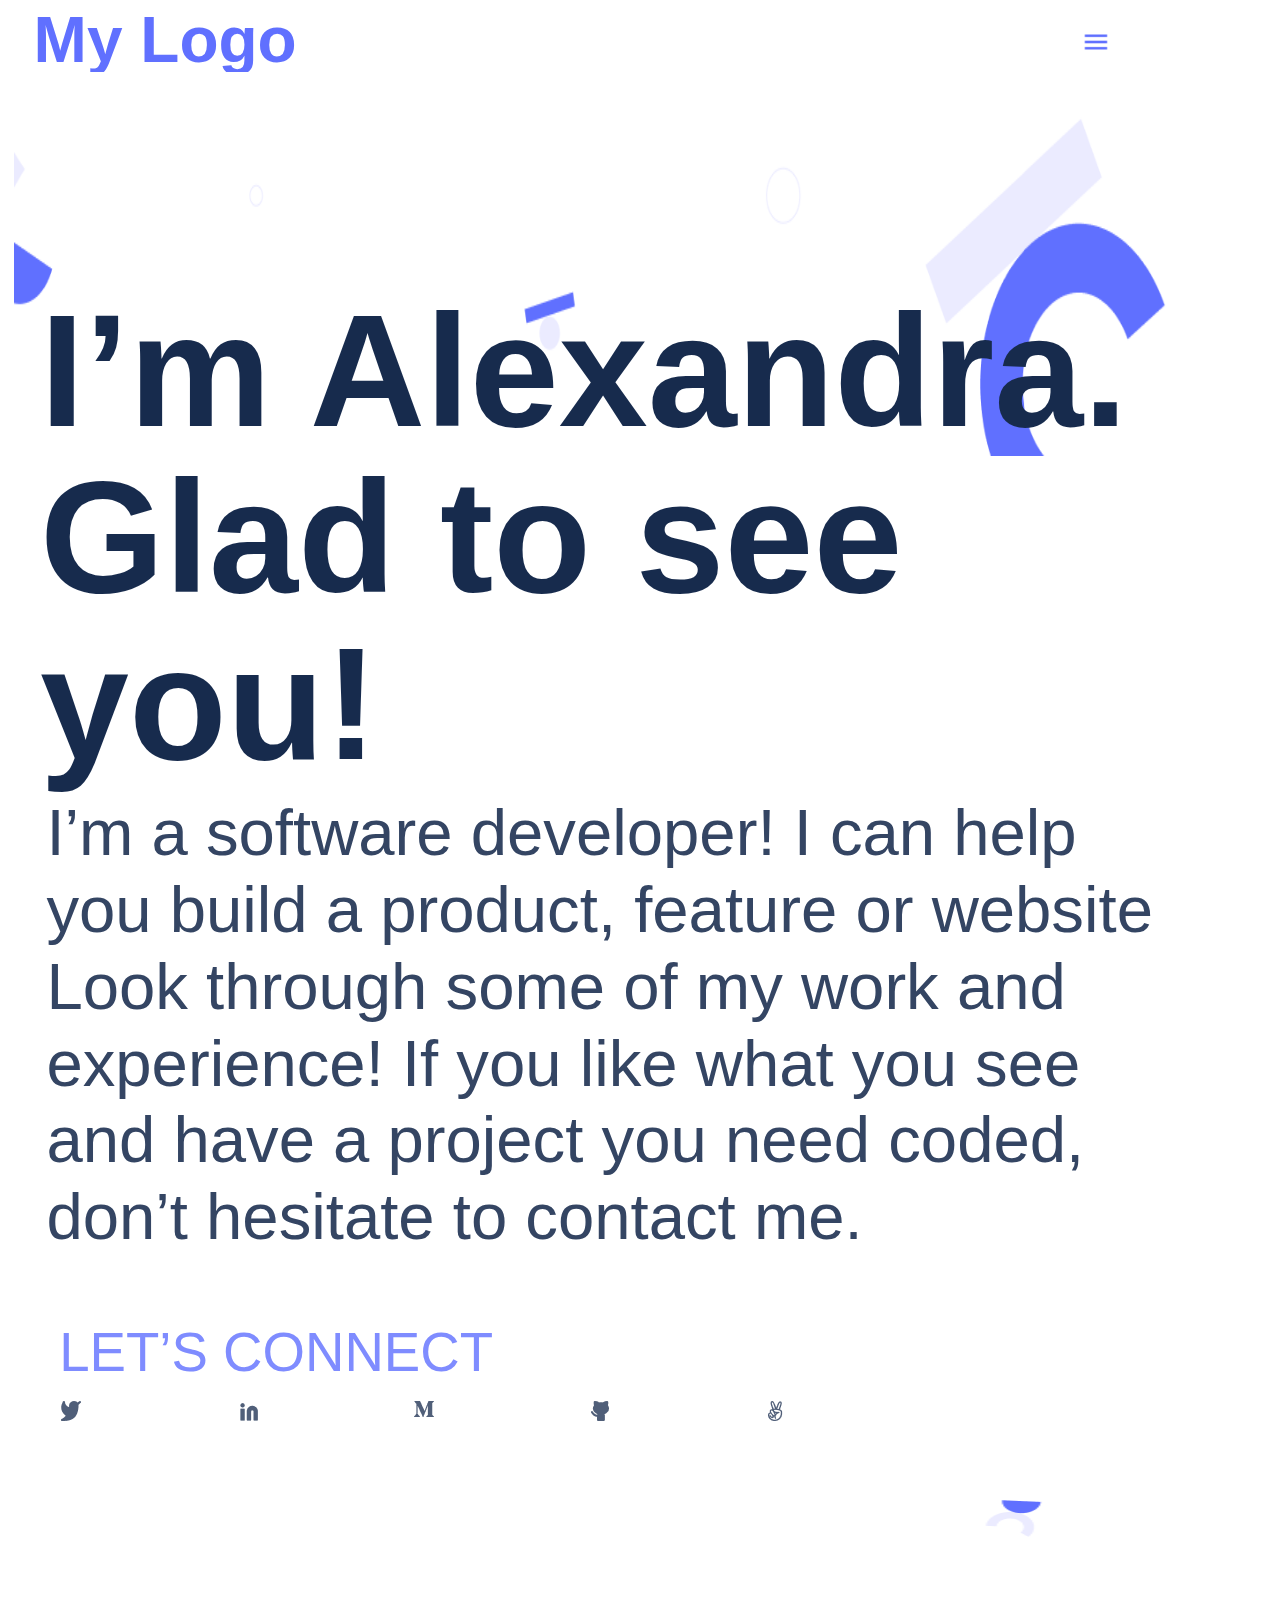
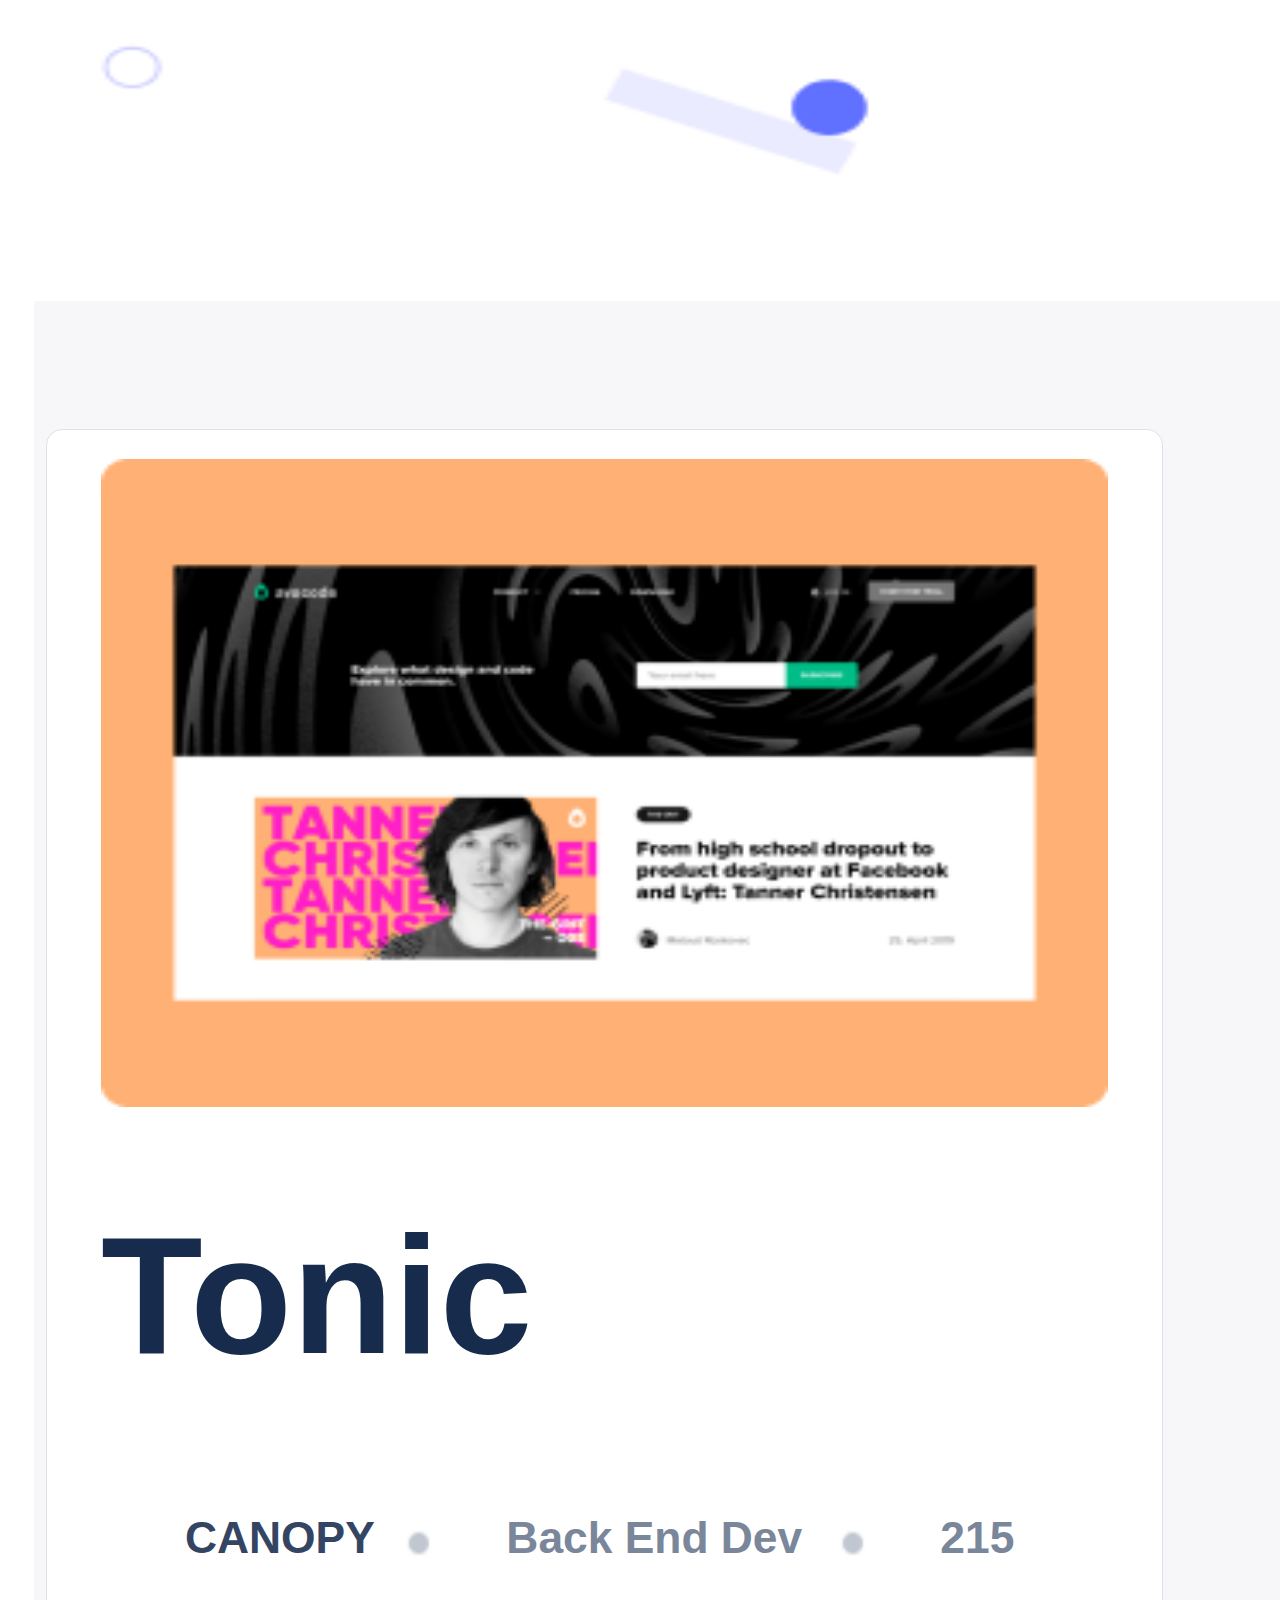
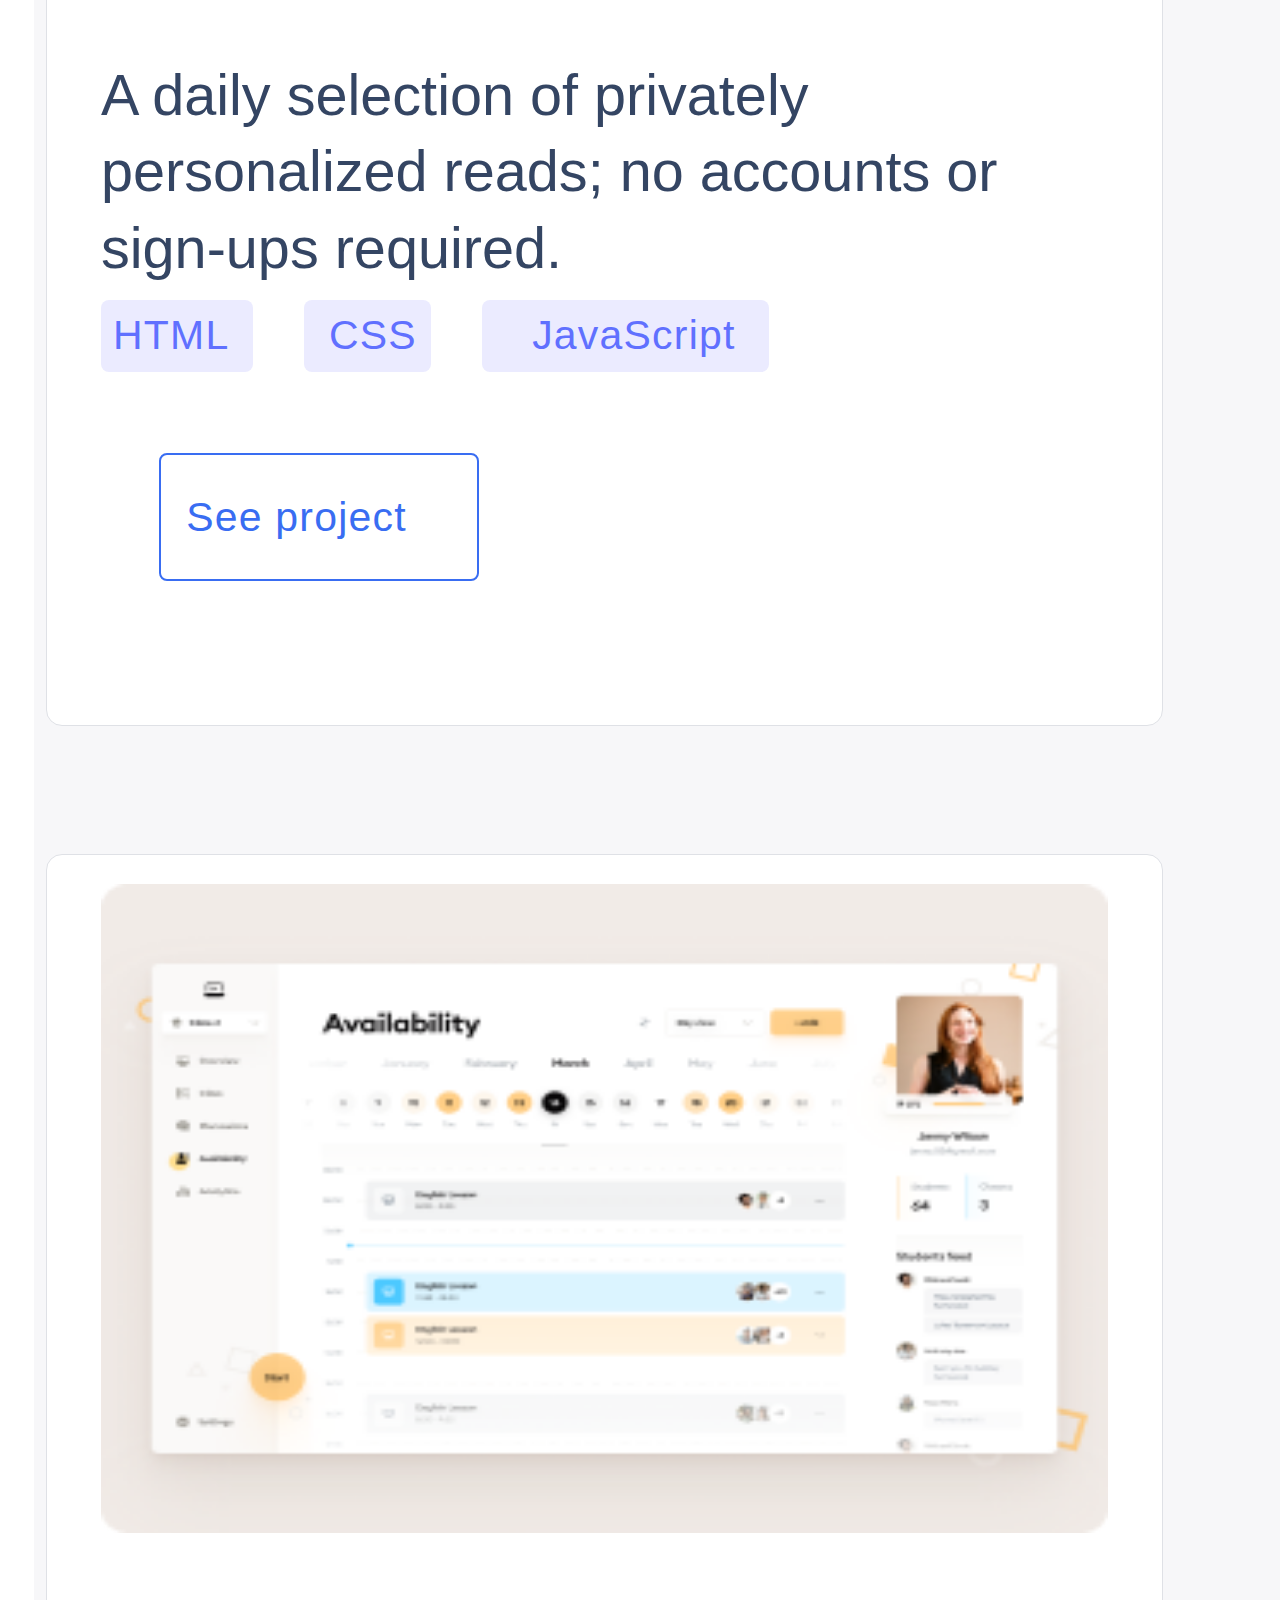
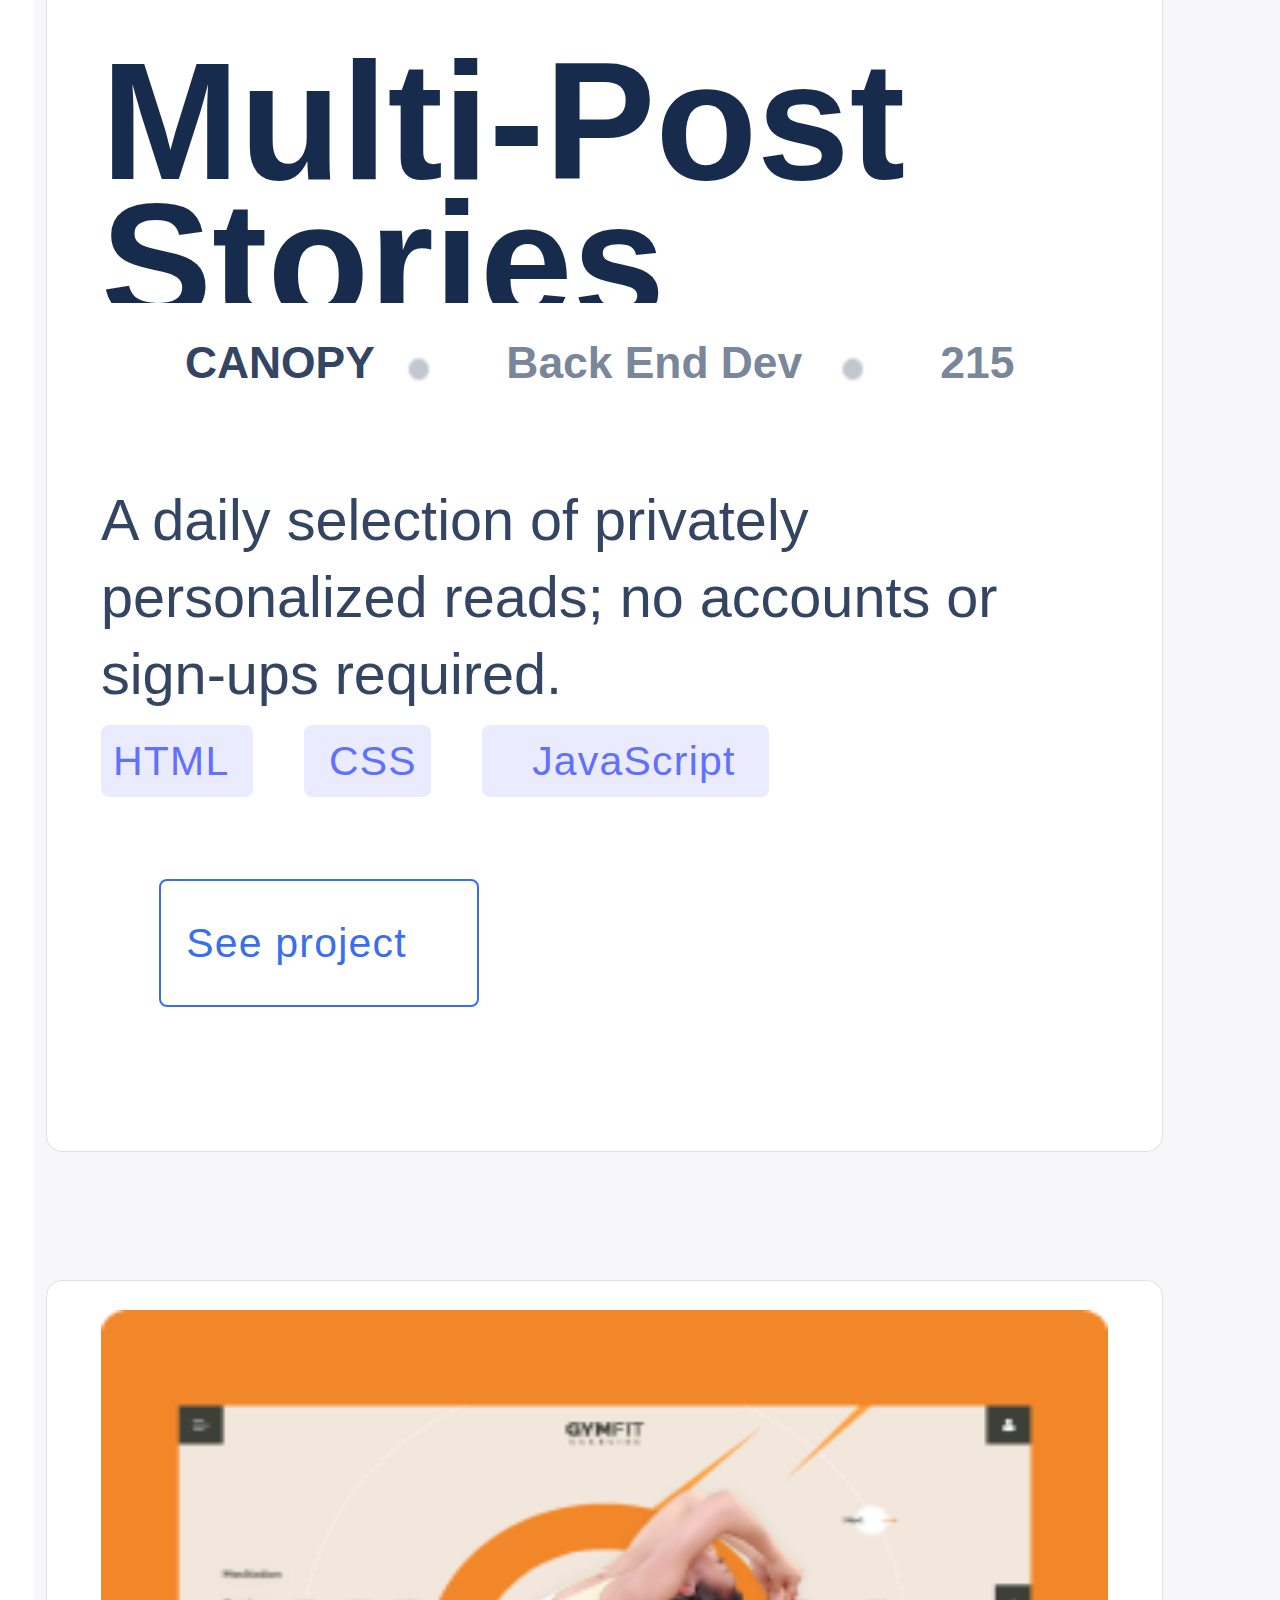
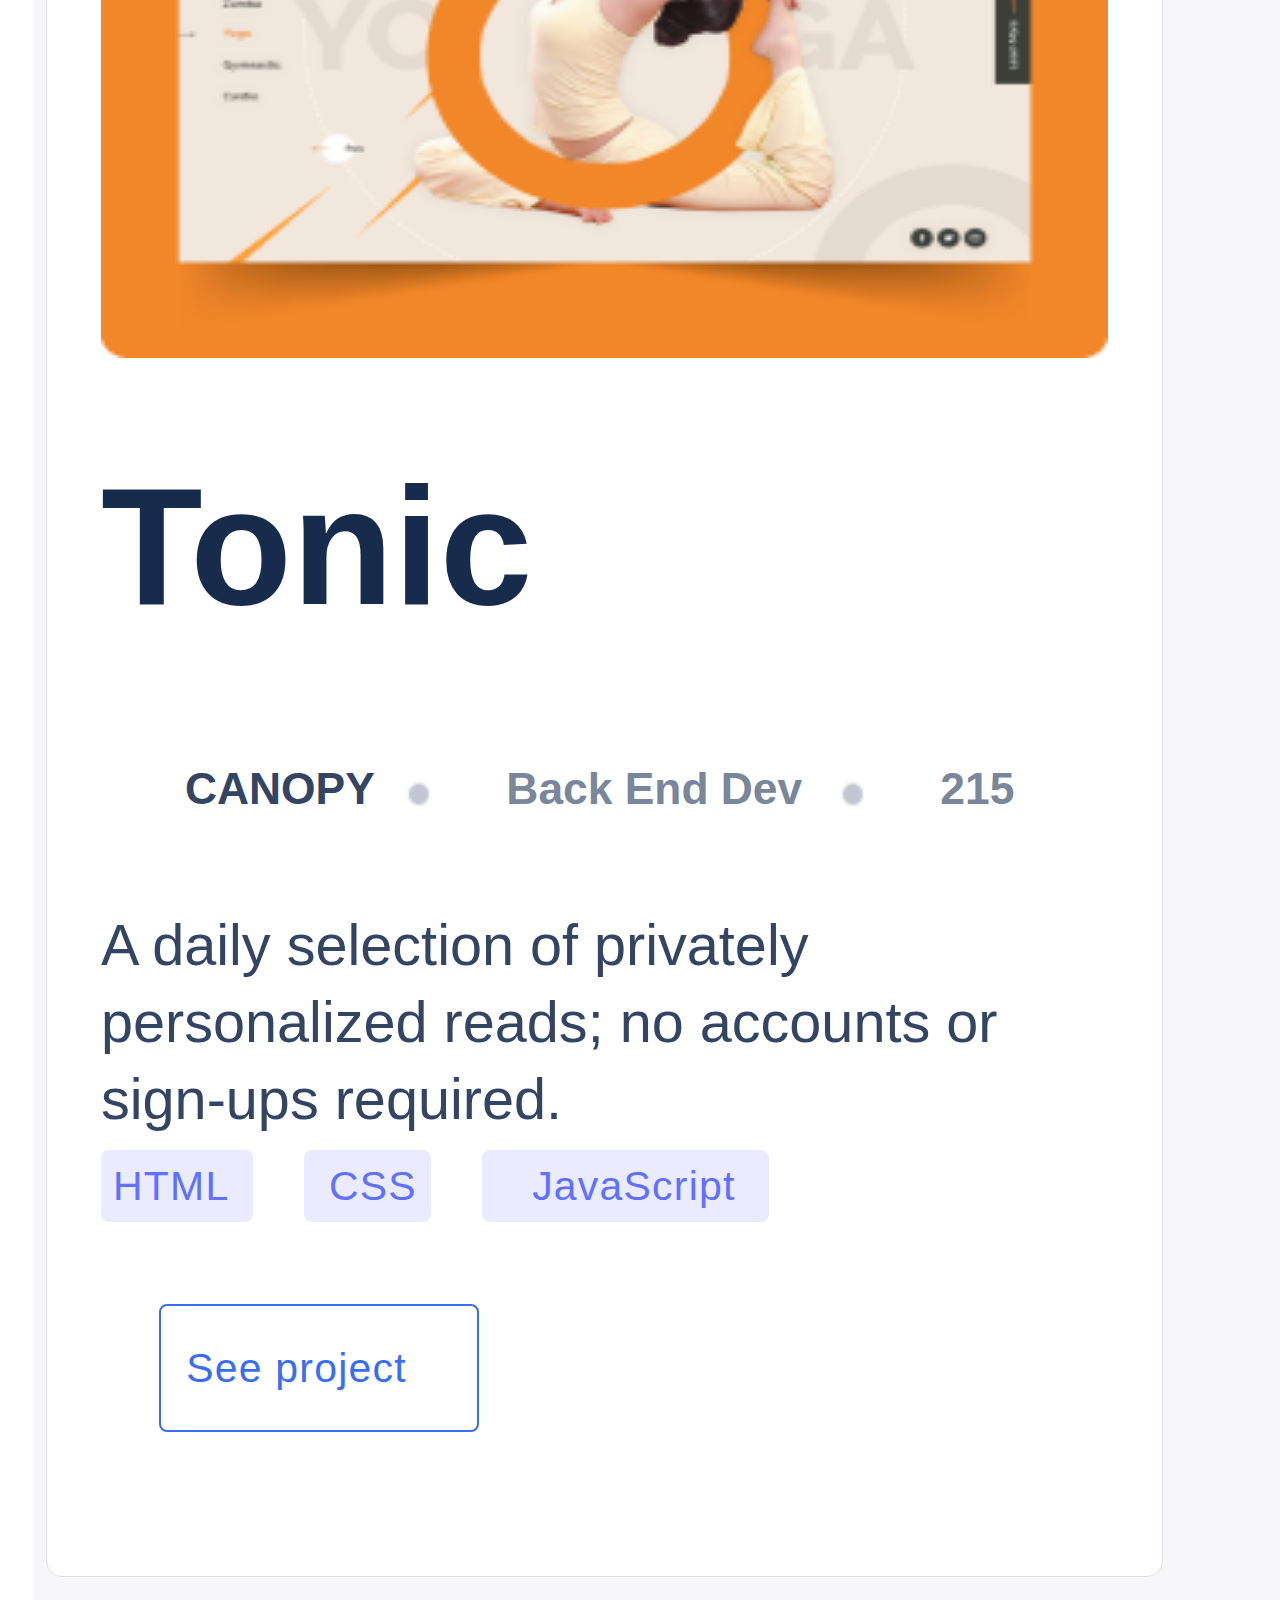
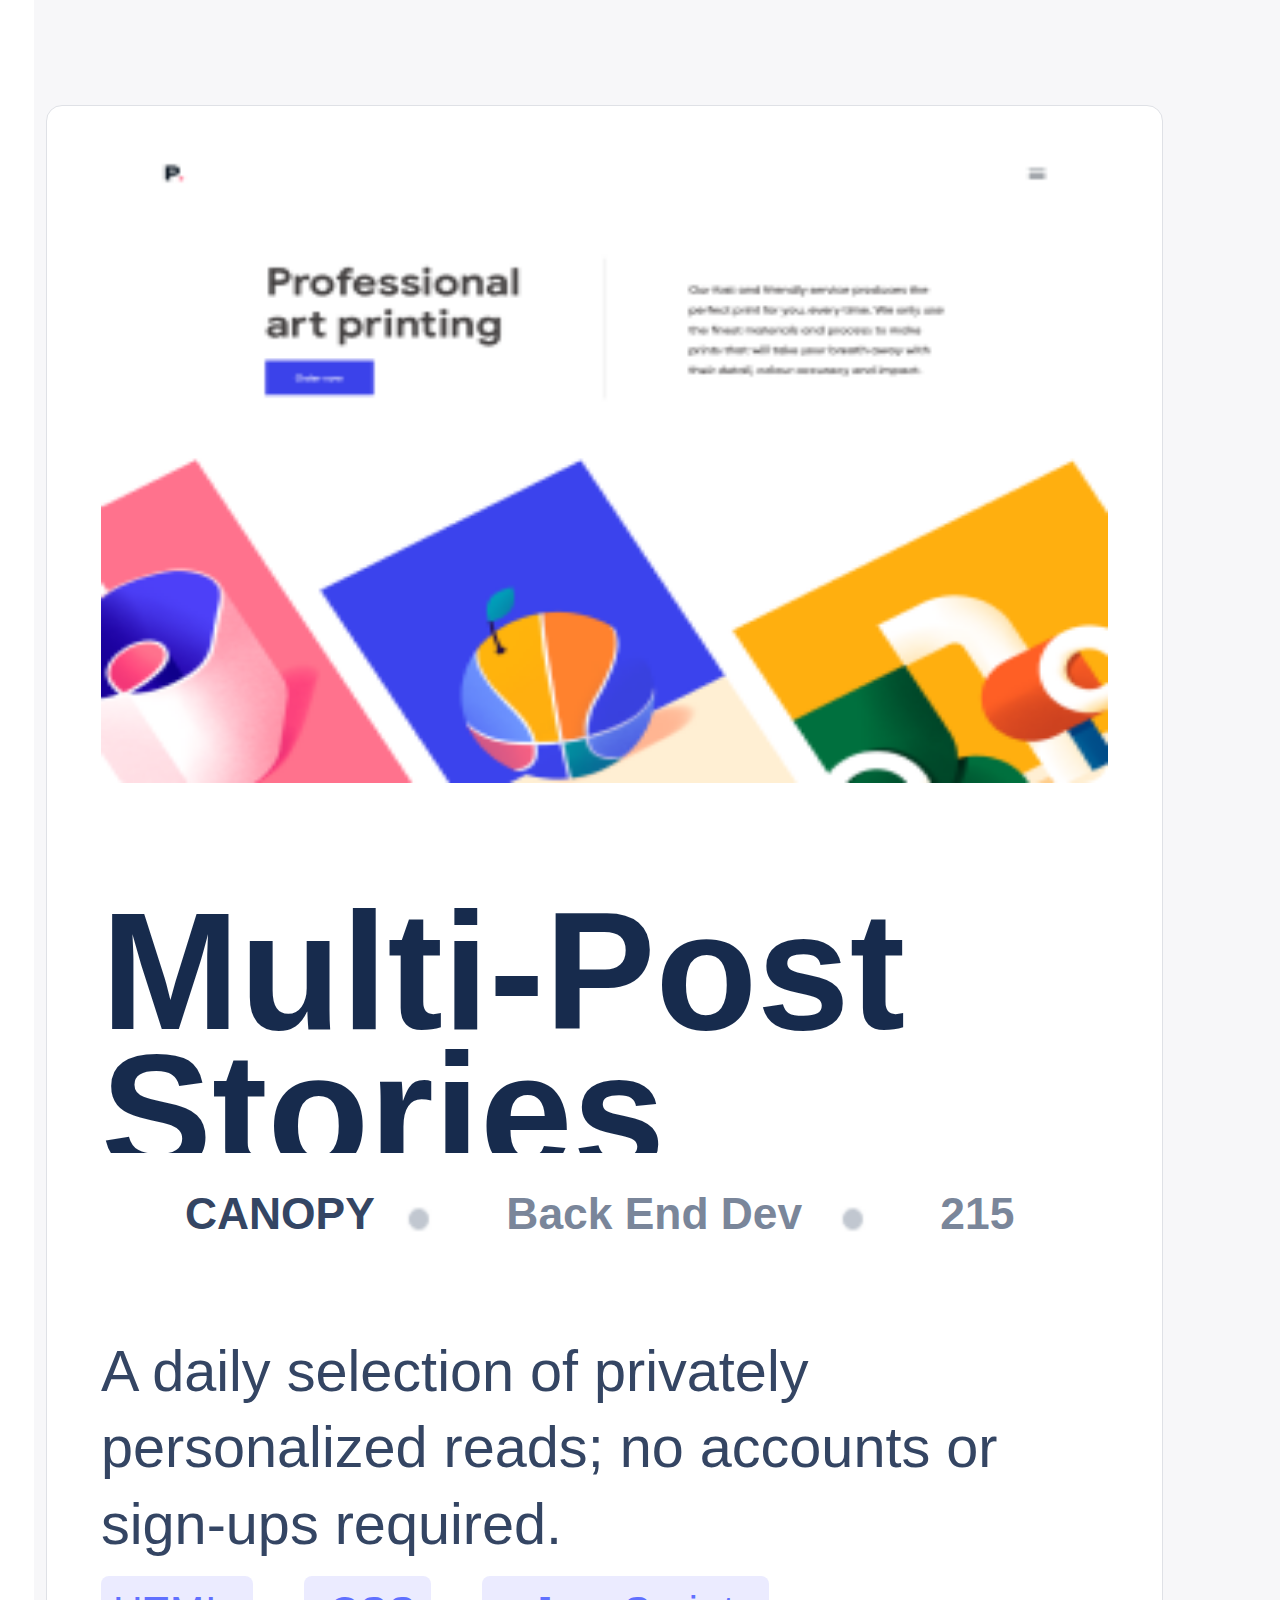
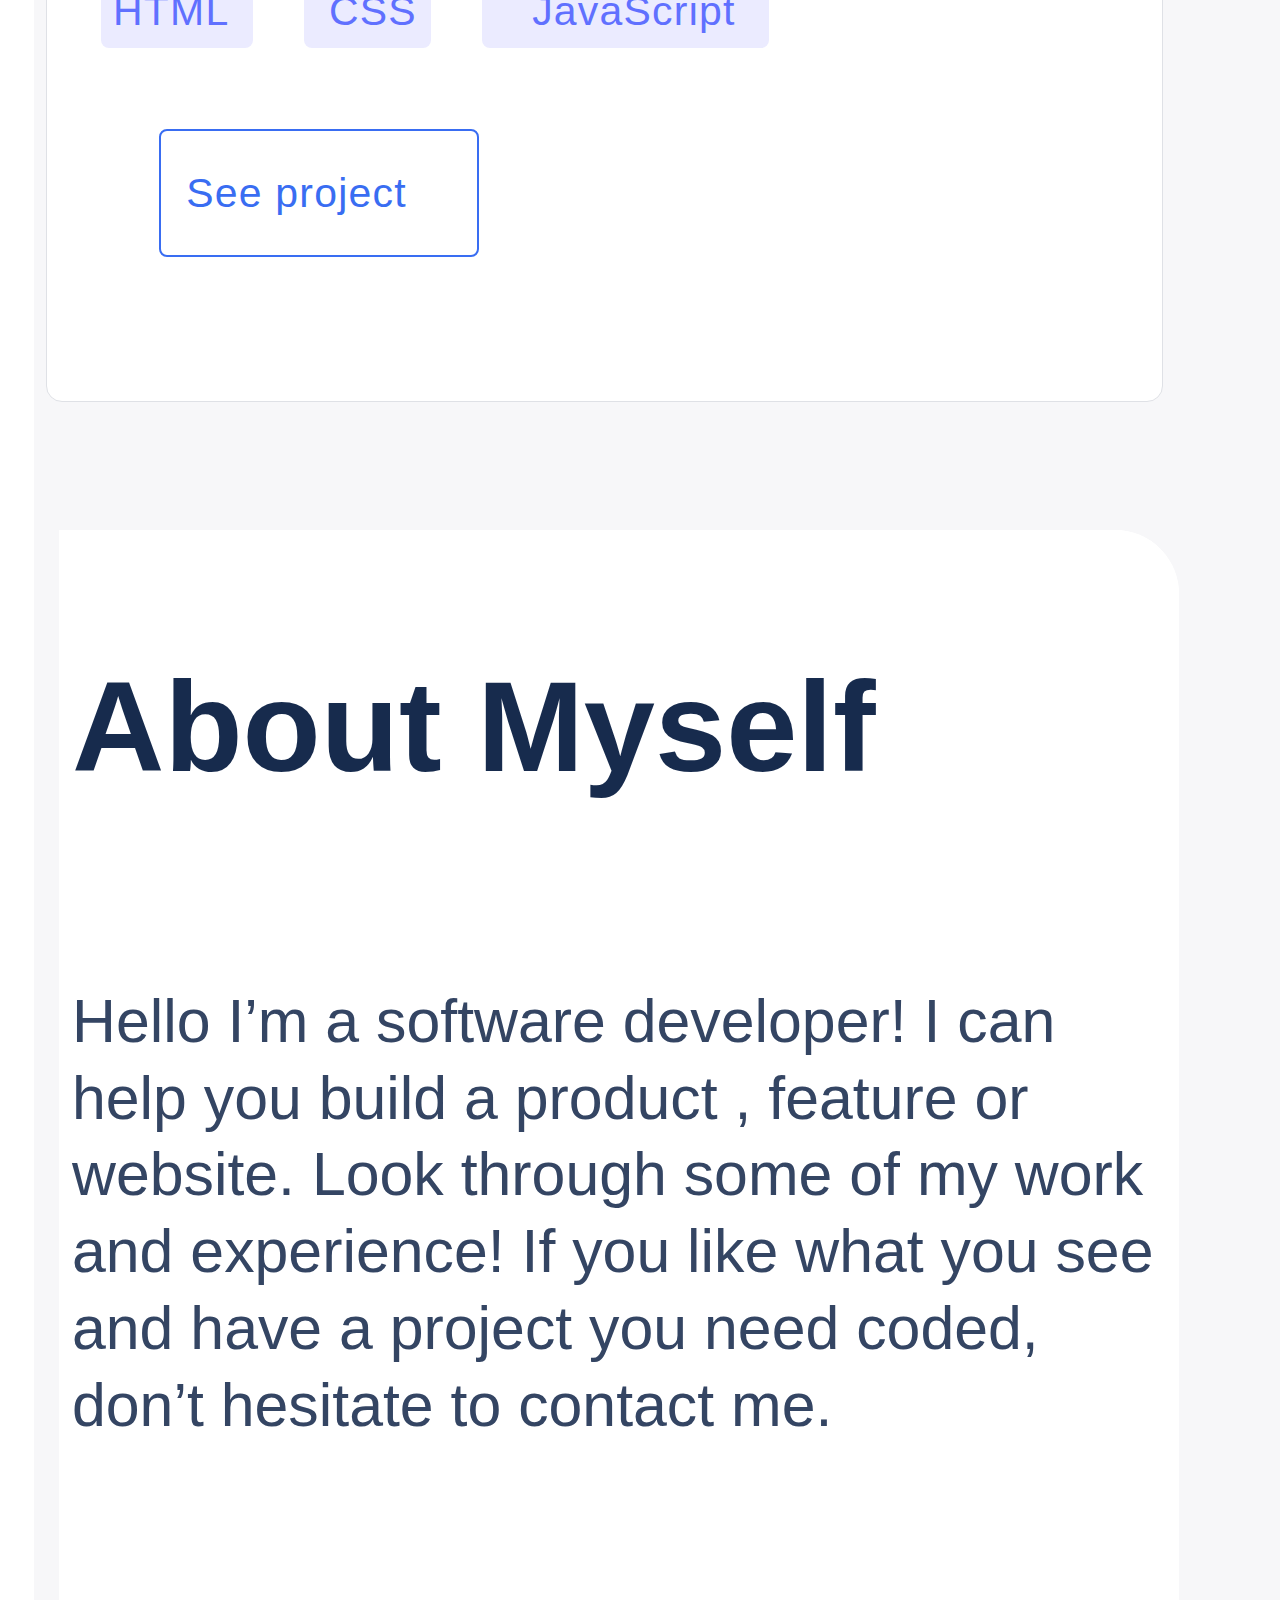
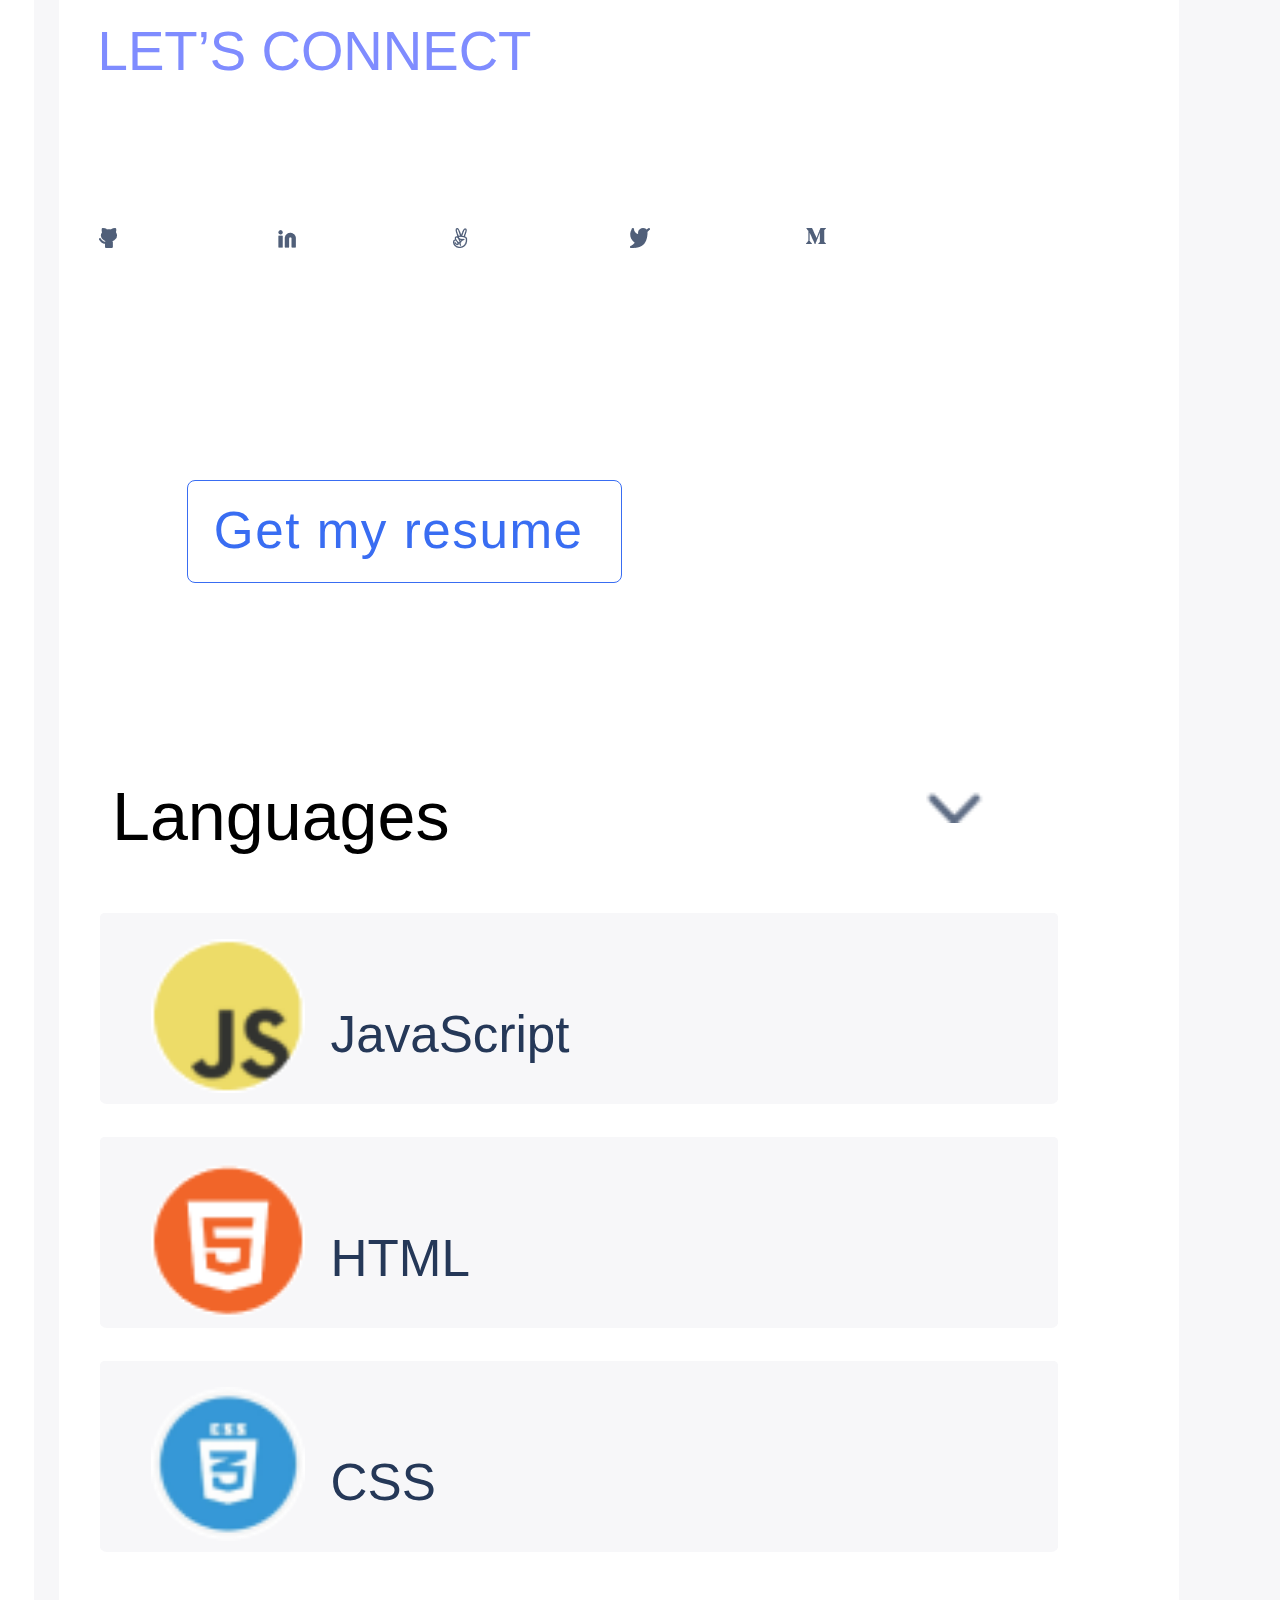
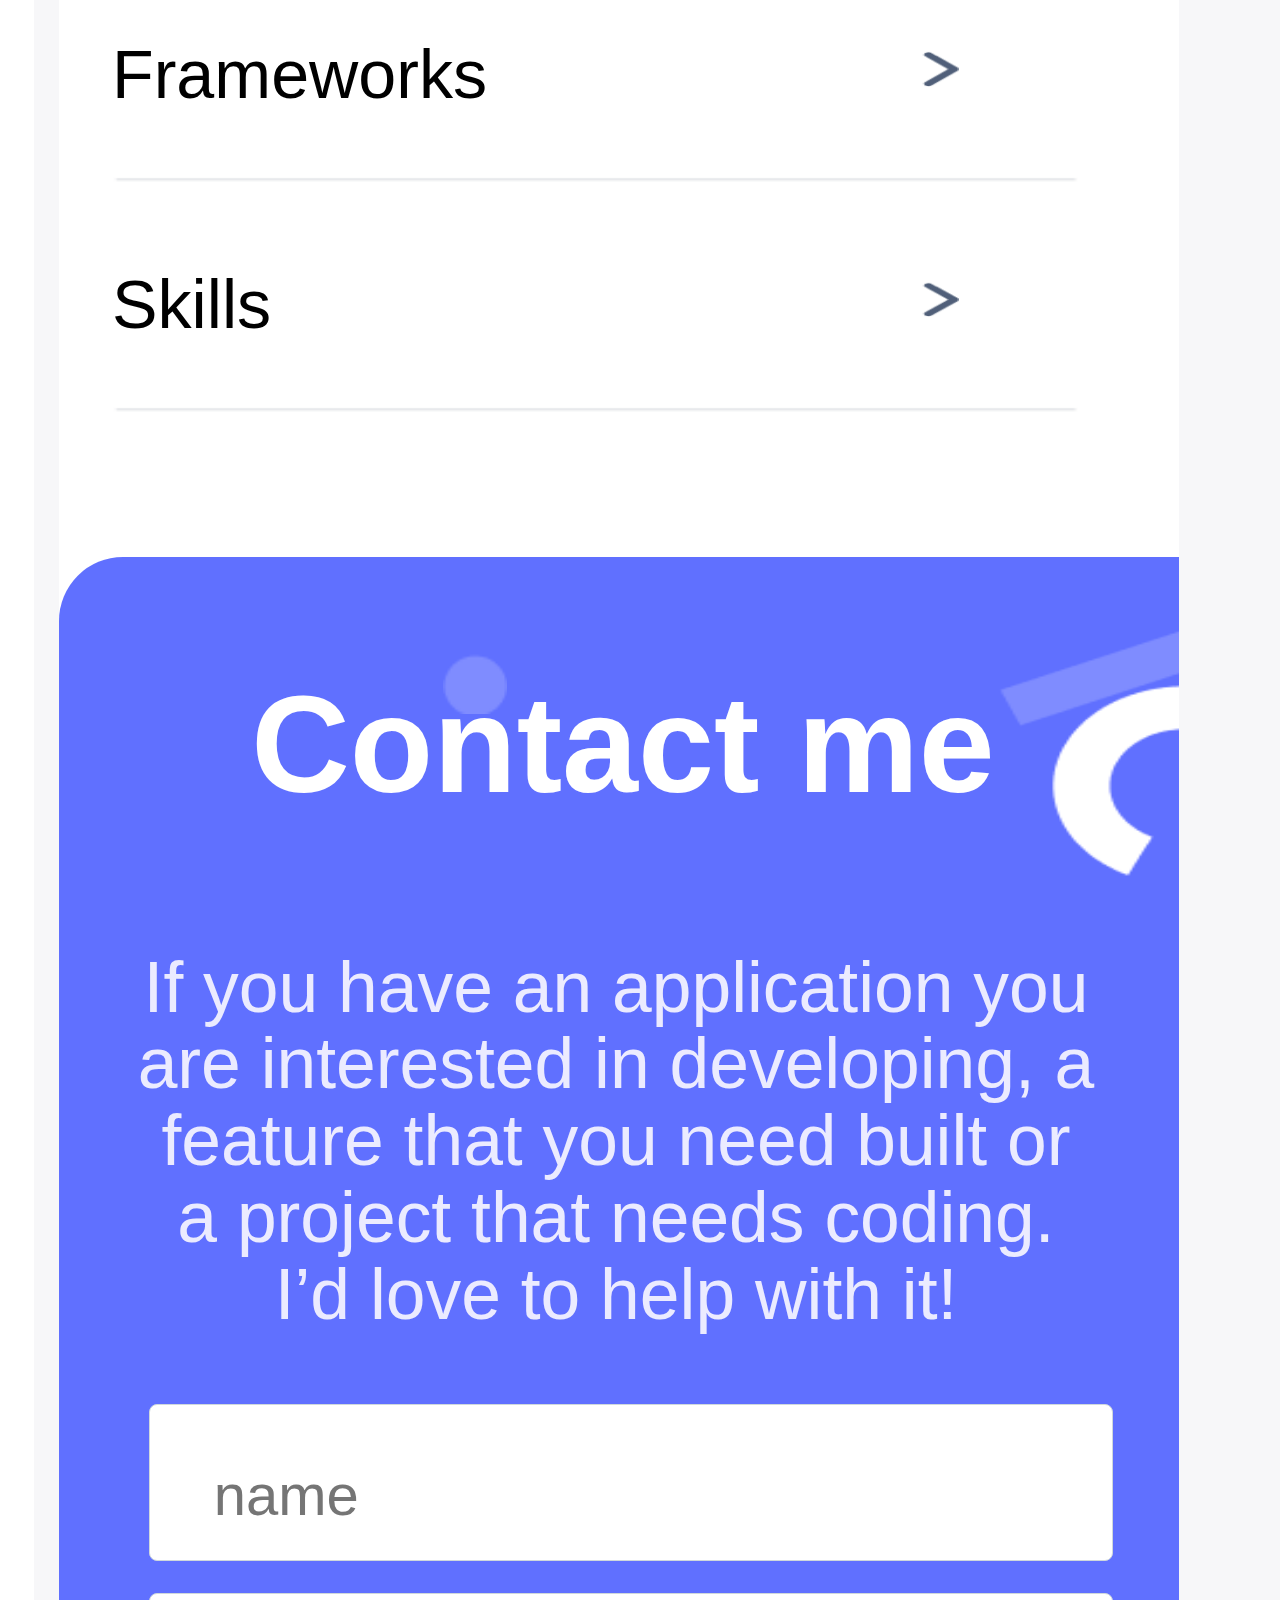
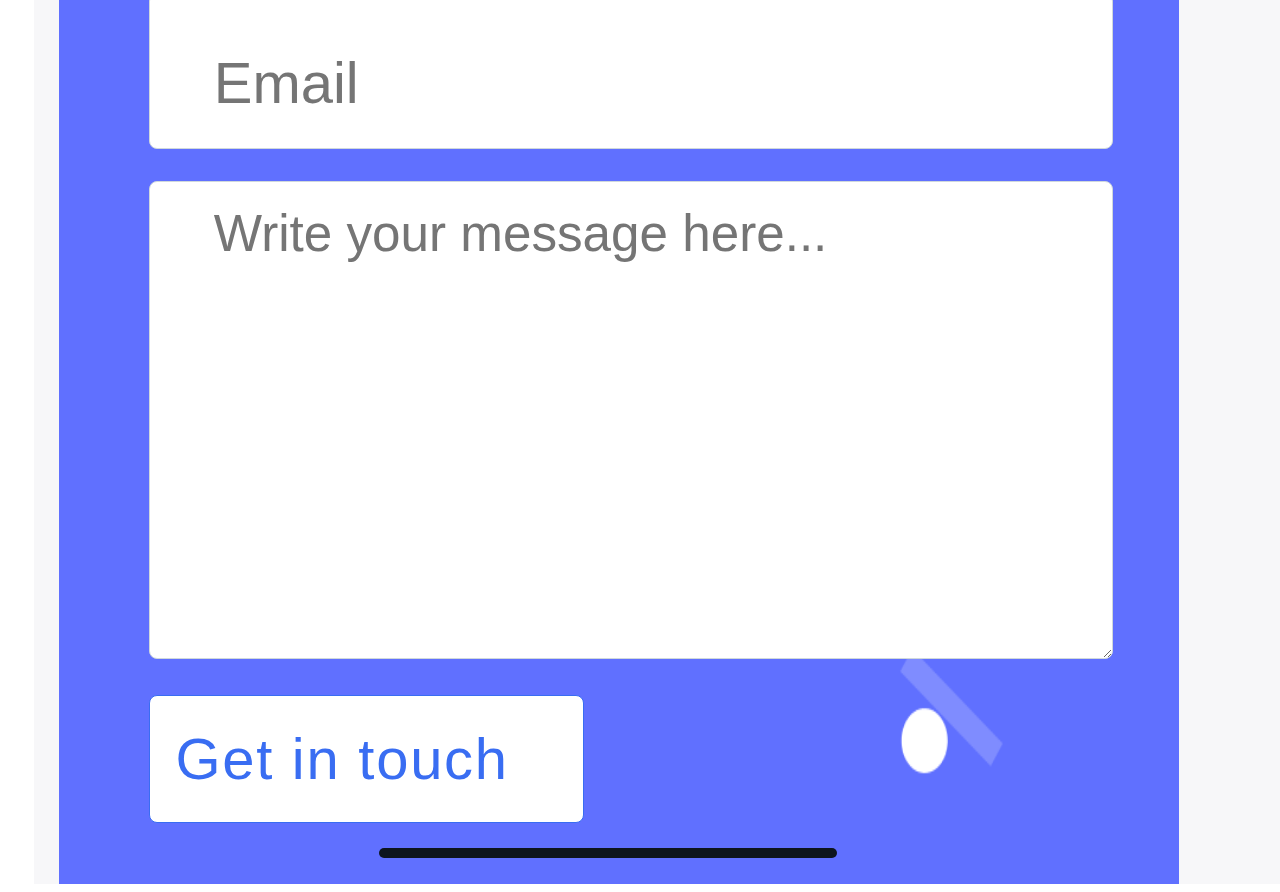
==== index.html @ 9fc263fa "Update index.html file" ====
<!DOCTYPE html>
<html>
    <head>
        <meta charset="UTF-8" />
        <meta http-equiv="X-UA-Compatible" content="IE=edge" />
        <meta name="viewport" content="width=device-width, initial-scale=1.0" />
        <link rel="stylesheet" type="text/css" href="styles.css" /> 
        <title>
            Portfolio project!!!
        </title>
    </head>
    <body>
            <header>
                <nav class="navgation"><a class="logo">My Logo </a><img class="menu"src="menu.png" alt="menu"></nav>    
            </header>
            <main>
                   <section class="main-page">
                    <div class="main-background"> <h1 class="feyisa"> I’m Alexandra.
                        Glad to see 
                        you!</h1></div><br>
                    <div class="main-page">
                    <p class="para">I’m a software developer! I can help you 
                        build a product, feature or website 
                        Look through some of my work and 
                        experience! If you like what you see and 
                        have a project you need coded, don’t 
                        hesitate to contact me.</p></div>
                    <div class="main-page"><b class="let">LET’S CONNECT </b></div>
                    <div class="main-page">
                    <ul class="can">
                    <li class="can"><a href=""><img class="twitter" src="twitter.png" alt="twitter"></a></li>
                    <li class="can"><a href=""><img class="in" src="in.png" alt="in"></a></li>
                    <li class="can"><a href=""><img class="medium" src="medium.png" alt="medium"></a></li>
                    <li class="can"><a href=""><img class="github" src="github.png" alt="github"></a></li>
                    <li class="can"><a href=""><img class="angellist" src="angellist.png" alt="angellist"></a></li></ul></div>
                    <div class="main-page"><img class="bottom" src="bottom.png"></div></div>
                    <div class="icon-1"></div></section>
                <section class="project-section-page">
                <article class="card">
                    <div class="projects-section">
                    <div class="projects-section">
                        <img class="Portfolio" src="Portfolio.png" alt="Feyisa">
                    </div>
                    <div class="projects-section">
                        <h1 class="tonic">Tonic</h1>
                    </div>
                    <div class="projects-section" >
                    <ul class="can">
                        <li class="can"><a class="canopy">CANOPY</a></li>
                        <li class="can"><img class="counter" src="point.png"></li>
                        <li class="can" ><a class="back" >Back End Dev</a></li>
                        <li class="can"><img class="counter" src="point.png"></li>
                        <li class="can" ><a class="num">215</a></li>
                    </ul>
                </div>
                    <div class="projects-section"><p class="daily">A daily selection of privately 
                        personalized reads; no accounts or 
                        sign-ups required.</p>
                    </div>
                    <div class="projects-section">
                        <div class="but">
                            <div class="buthtml"><a class="htmlbut">HTML</a></div>
                            <div class="butcss"><a class="cssbut" type="button">CSS</a></div>
                            <div class="butjs"><a class="jsbut" type="button">JavaScript</a></div>
                        </div></div>
                    <button class="see">See project</button>
                    </article>
                <article class="card">
                    <div class="projects-section">
                    <div class="projects-section">
                        <img class="Portfolio" src="Portfolio11.png" alt="Feyisa">
                    </div>
                    <div class="projects-section">
                        <h1 class="tonic">Multi-Post
                            Stories</h1>
                    </div>
                    <div class="projects-section" >
                    <ul class="can">
                        <li class="can"><a class="canopy">CANOPY</a></li>
                        <li class="can"><img class="counter" src="point.png"></li>
                        <li class="can" ><a class="back" >Back End Dev</a></li>
                        <li class="can"><img class="counter" src="point.png"></li>
                        <li class="can" ><a class="num">215</a></li>
                    </ul>
                </div>
                    <div class="projects-section"><p class="daily">A daily selection of privately 
                        personalized reads; no accounts or 
                        sign-ups required.</p>
                    </div>
                    <div class="projects-section">
                        <div class="but">
                            <div class="buthtml"><a class="htmlbut">HTML</a></div>
                            <div class="butcss"><a class="cssbut">CSS</a></div>
                            <div class="butjs"><a class="jsbut" >JavaScript</a></div>
                        </div></div>
                    <button class="see">See project</button>
                    </article>
                <article class="card">
                    <div class="projects-section">
                    <div class="projects-section">
                        <img class="Portfolio" src="Portfolio1.png" alt="Feyisa">
                    </div>
                    <div class="projects-section">
                        <h1 class="tonic">Tonic</h1>
                    </div>
                    <div class="projects-section" >
                    <ul class="can">
                        <li class="can"><a class="canopy">CANOPY</a></li>
                        <li class="can"><img class="counter" src="point.png"></li>
                        <li class="can" ><a class="back" >Back End Dev</a></li>
                        <li class="can"><img class="counter" src="point.png"></li>
                        <li class="can" ><a class="num">215</a></li>
                    </ul>
                </div>
                    <div class="projects-section"><p class="daily">A daily selection of privately 
                        personalized reads; no accounts or 
                        sign-ups required.</p>
                    </div>
                    <div class="projects-section">
                        <div class="but">
                            <div class="buthtml"><a class="htmlbut">HTML</a></div>
                            <div class="butcss"><a class="cssbut">CSS</a></div>
                            <div class="butjs"><a class="jsbut">JavaScript</a></div>
                        </div></div>
                    <button class="see">See project</button>
                    </article>
                <article class="card">
                    <div class="projects-section">
                    <div class="projects-section">
                        <img class="Portfolio" src="Portfolio2.png" alt="Feyisa">
                    </div>
                    <div class="projects-section">
                        <h1 class="tonic">Multi-Post
                            Stories</h1>
                    </div>
                    <div class="projects-section" >
                    <ul class="can">
                        <li class="can"><a class="canopy">CANOPY</a></li>
                        <li class="can"><img class="counter" src="point.png"></li>
                        <li class="can" ><a class="back" >Back End Dev</a></li>
                        <li class="can"><img class="counter" src="point.png"></li>
                        <li class="can" ><a class="num">215</a></li>
                    </ul>
                </div>
                    <div class="projects-section"><p class="daily">A daily selection of privately 
                        personalized reads; no accounts or 
                        sign-ups required.</p>
                    </div>
                    <div class="projects-section">
                        <div class="but">
                            <div class="buthtml"><a class="htmlbut">HTML</a></div>
                            <div class="butcss"><a class="cssbut">CSS</a></div>
                            <div class="butjs"><a class="jsbut" >JavaScript</a></div>
                        </div></div>
                    <button class="see">See project</button>
                    </article>
                <article class="about-Project-section-page">
                    <div class="about">
                        <h2 class="myself">About Myself</h2>
                        <p class="self">Hello I’m a software developer! I can help you build a product , feature or website. Look through some of my work and experience! If you like what you see and have a project you need coded, don’t hesitate to contact me.</p></div>
                    <div class="let">LET’S CONNECT</div>
                    <div class="about">
                        <ul class="can">
                            <li class="can"><a href=""><img class="twitter" src="github.png" alt="twitter"></a></li>
                            <li class="can"><a href=""><img class="twitter" src="in.png" alt="twitter"></a></li>
                            <li class="can" ><a href=""><img class="twitter" src="angellist.png" alt="twitter"></a></li>
                            <li class="can"><a href=""><img class="twitter" src="twitter.png" alt="twitter"></a></li>
                            <li class="can" ><a href=""><img class="twitter" src="medium.png" alt="twitter"></a></li>
                        </ul>
                    </div>
                    <div class="about">
                        <button class="get">Get my resume</button>
                    </div>
                    <div class="about">
                        <ul class="down">
                            <li class="down"><div class="ic"><a class="lang">Languages</a><img class="vec" src="vect.png"></div>
                            <li class="down"><div class="ic"><div class="jsfile"><a class="js">JavaScript</a></div></div></li>
                            <li class="down"><div class="ic"><div class="jsfile"></a><a class="html5">HTML</a></div></div></li>
                            <li class="down" ><div class="ic"><div class="jsfile"></a><a class="css3">CSS</a></div></div></li></li>
                            <li class="down"><div class="ic"><a class="lang">Frameworks</a><img class="vec-1" src="vect1.png"></div></li>
                            <li class="down"><div class="ic"><img class="line" src="line.png"></div></li>
                            <li class="down"><div class="ic"><a class="lang">Skills</a><img class="vec-1" src="vect1.png"></div></li>
                            <li class="down"><div class="ic"><img class="line" src="line.png"></div></li>
                        </ul>
                    </div>
                    <article class="contact">
                        <div class="topback"><h1 class="contact-me">Contact me</h1></div>
                        <p class="contact-page">If you have an application you are interested in developing, a feature that you need built or a project that needs coding. 
                            I’d love to help with it!</p>
                        <div class="bottomback">
                        <form action="https://formspree.io/f/xeqwyeqe" method="post">
                            <input id="name" type="text" maxlength="30" name="name" minlength="3" placeholder="name"  required pattern="[A-Z]*[a-z]*">
                            <input id="email" type="email"  name="email" placeholder="Email" required>
                            <textarea id="message" maxlength="500" name="message" placeholder="Write your message here..." required></textarea>
                            <button class="touch" type="submit">Get in touch</button>
                            </form></div>
                            <div class="foot"></div>
                    </article>
                </article>     
                </section>
            </main>
    </body>
</html>
---- styles.css ----
body{
  width: 375px;
  overflow-x: hidden;
}
.main-background{
  width: 95vw;
  height: 50vw;
  background-image: url("background.png");
  background-size: 90vw 30vw;
  background-repeat: no-repeat;
}
.para {
  max-width: 100vw;
  font-family: 'Poppins', sans-serif;
  font-style: normal;
  font-weight: 400;
  font-size: 5.5vw;
  line-height: 6vw;
  color: #344563;
  flex: none;
  order: 1;
  flex-grow: 0;
  margin-left: 2vw;
}
.feyisa {
  width: 88vw;
  font-family: 'Poppins', sans-serif;
  font-style: normal;
  font-weight: 700;
  font-size: 13.5vw; 
  line-height: 13vw;
  display: flex;
  align-items: center;
  color: #172B4D;
  flex: none;
  order: 0;
  flex-grow: 0;
  padding-top: 8.5vw;
  margin-left: 2vw;
}
.let {
  width: 100vw;
  font-family: 'Poppins', sans-serif;
  font-style: normal;
  font-weight: 500;
  font-size: 3vw;
  line-height: 2vw;
  color: #7F8CFF;
  flex: none;
  order: 0;
  flex-grow: 0;
}
.main-page{
  width: 100vm;
  display: flex;
  flex-direction: column;
  flex-wrap: wrap;
  margin-left: 0.5vw;
  margin-right: 1vw;
  }
.icon{
display: flex;
flex-grow: 1;
max-width: 40vw;
max-height: 25vm;
margin-top: 5vm;
justify-content: space-between;
gap: 5vm;
}
.icon-1{
  display: flex;
  flex-grow: 1;
  max-width: 100vw;
  min-height: 40vh;
  background-image: url("bottomback.png");
  background-size: 100vw 20vw;
  background-repeat: no-repeat;
  }
.logo {
  max-width: 40vw;
  font-family:'Poppins', sans-serif;
  font-style: normal;
  font-weight: 700;
  font-size: 5vw;
  line-height: 5vw;
  display: flex;
  align-items: center;
  text-align: center;
  color: #6070FF;
  flex: none;
  order: 0;
  margin-left: 2vw;
}
.bottom{
  max-width: 5vw;
  margin-left: 85vw;
  margin-top: 0vw;
} 
.navgation {
  display: flex;
  flex-wrap: nowrap;
  flex-grow: 1;
  width: 90vw;
  max-height: 15vw;
  align-items: center;
}
.menu {
  max-width: 50vw;
  max-height: 10vw;
  margin-left: 61.5vw;
  margin-right: 2vw;
  align-items: center;
}
.para {
  width: 88vw;
  font-family: 'Poppins', sans-serif;
  font-style: normal;
  font-weight: 400;
  font-size: 5.1vw;
  line-height: 6vw;
  color: #344563;
  flex: none;
  order: 1;
  flex-grow: 0;
}
.feyisa {
  width: 88vw;
  font-family: 'Poppins', sans-serif;
  font-style: normal;
  font-weight: 700;
  font-size: 12.5vw; 
  line-height: 13vw;
  display: flex;
  align-items: center;
  color: #172B4D;
  flex: none;
  order: 0;
  flex-grow: 0;
  top: 5%;
}
.let {
  width: 100vw;
  font-family: 'Poppins', sans-serif;
  font-style: normal;
  font-weight: 500;
  font-size: 3vw;
  line-height: 2vw;
  color: #7F8CFF;
  flex: none;
  order: 0;
  flex-grow: 0;
}
.part{
  width: 100vm;
  display: flex;
  flex-direction: column;
  flex-wrap: wrap;
  margin-left: 0.5vw;
  margin-right: 1vw;
  }
.icon-1{
  display: flex;
  flex-grow: 1;
  max-width: 100vw;
  min-height: 40vh;
  background-image: url("bottomback.png");
  background-size: 100vw 20vw;
  background-repeat: no-repeat;
  }
.logo {
  max-width: 40vw;
  font-family:'Poppins', sans-serif;
  font-style: normal;
  font-weight: 700;
  font-size: 5vw;
  line-height: 5vw;
  display: flex;
  align-items: center;
  text-align: center;
  color: #6070FF;
  flex: none;
  order: 0;
  margin-left: 2vw;
}
.bottom{
  max-width: 5vw;
  margin-left: 75vw;
  margin-top: 0vw;
} 
.project-section-page{
  width: 100vw;
  height: 100%;
  display: grid;
  grid-template: 100% 100%;
  margin-left: 3vw;
  margin-right: 5vw;
  gap: 10vw;
  margin-left: 2vw;
  margin-right: 2vw;
  background: #F7F7F9;
  overflow-x: hidden;
}
.let {
  width: 35vw;
  font-family: 'Poppins', sans-serif;
  font-style: normal;
  font-weight: 500;
  font-size: 4.267vw;
  line-height: 5vw;
  color: #7F8CFF;
  flex: none;
  order: 0;
  flex-grow: 0;
  margin-left: 3vw;
}
.projects-section{
  width: 95vm;
  display: flex;
  flex-direction: column;
  flex-wrap: wrap;
  margin-left: 0.5vw;
  margin-right: 0.5vw;
  margin-top: 0.5vw;
  margin-bottom: 0.5;
  align-content: center;
  overflow-x: hidden;
}
.tonic{
  width: 78.67vw;
  height: 11vw;
  font-family: 'Poppins', sans-serif;
  font-style: normal;
  font-weight: 700;
  font-size: 13vw; 
  line-height: 11vw;
  color: #172B4D;
  flex: none;
  order: 0;
  flex-grow: 0;
}
.Portfolio{
  width: 78.67vw;
  height: 50.66vw;
  align-items: center;
}
.card{
  box-sizing: border-box;
  display: flex;
  flex-direction: column;
  align-items: center;
  padding: 16px;
  gap: 12px;
  width: 87.2vw;
  height: 100%;
  background: #FFFFFF;
  border: 1px solid #DFE1E6;
  border-radius: 16px;
  flex: none;
  order: 0;
  flex-grow: 0;
  margin-left: 1vw;
  margin-right: 1vw;
  margin-top: 10vw;
}
.can{
  display: flex;
  flex-grow: 1;
  width: 68.67vw;
  height: 6vw;
  gap: 5px;
  }
  .counter{
    width: 2.5vw;
    height: 2.5vw;
    background: #C1C7D0;
    flex: none;
    order: 3;
    flex-grow: 0;
    margin-top: 2vw;
    margin-left: 2vw;
  }
  .canopy{
    width: 14.67vw;
    height: 6vw;
    font-family: 'Poppins', sans-serif;
    font-style: normal;
    font-weight: 600;
    font-size: 3.467vw;
    line-height: 6vw;
    color: #344563;
    flex: none;
    order: 0;
    flex-grow: 0;
  }
  .back{
    width: 23.47vw;
    height: 6vw;
    font-family: 'Poppins', sans-serif;
    font-style: normal;
    font-weight: 600;
    font-size: 3.467vw;
    line-height: 6vw;
    color: #7A869A;
    flex: none;
    order: 0;
    flex-grow: 0;
  }
  .num{
    width: 7.733vw;
    height: 6vw;
    font-family: 'Poppins', sans-serif;
    font-style: normal;
    font-weight: 600;
    font-size: 3.467vw;
    line-height: 6vw;
    color: #7A869A;
    flex: none;
    order: 0;
    flex-grow: 0;
  }
  .daily{
    width: 78.67vw;
    height: 14vw;
    font-family: 'Poppins', sans-serif;
    font-style: normal;
    font-weight: 400;
    font-size: 4.5vw;
    line-height: 6vw;
    color: #344563;
    flex: none;
    order: 1;
    flex-grow: 0;
  }
  .but{
    display: flex;
    flex-direction: row;
    width: 78.67vw;
    height: 10vw;
    gap:4vw;
  }
  .buthtml{
    display: flex;
    flex-direction: row;
    align-items: center;
    padding: 4px 12px;
    width: 10vw;
    height: 5vw;
    background: #EBEBFF;
    border-radius: 8px;
    flex: none;
    order: 0;
    flex-grow: 0;
  }
  .htmlbut{
    width: 9vw;
    height: 4vw;
    font-family: 'Poppins', sans-serif;
    font-style: normal;
    font-weight: 500;
    font-size: 3.2vw;
    line-height: 4vw;
    letter-spacing: 0.03em;
    color: #6070FF;
    flex: none;
    order: 0;
    flex-grow: 0;
    border: none;
  }
  .butcss{
    display: flex;
    flex-direction: row;
    align-items: center;
    padding: 4px 12px;
    width: 8vw;
    height: 5vw;
    background: #EBEBFF;
    border-radius: 8px;
    flex: none;
    order: 1;
    flex-grow: 0;
  }
  .cssbut{
    width: 6.67;
    height: 4vw;
    font-family: 'Poppins', sans-serif;
    font-style: normal;
    font-weight: 500;
    font-size: 3.2vw;
    line-height: 4vw;
    letter-spacing: 0.03em;
    color: #6070FF;
    flex: none;
    order: 0;
    flex-grow: 0;
    border: none;
    padding-left: 1vw;
  }
  .butjs{
    display: flex;
    flex-direction: row;
    align-items: center;
    padding: 4px 12px;
    width: 20.53vw;
    height: 5vw;
    background: #EBEBFF;
    border-radius: 8px;
    flex: none;
    order: 2;
    flex-grow: 0;
  }
  .jsbut{
    width: 18.13vw;
    height: 4vw;
    font-family: 'Poppins', sans-serif;
    font-style: normal;
    font-weight: 500;
    font-size: 3.2vw;
    line-height: 4vw;
    letter-spacing: 0.03em;
    color: #6070FF;
    flex: none;
    order: 0;
    flex-grow: 0;
    border: none;
    padding-left: 3vw;
  }
  .see{
    width: 25vw;
    height: 10vw;
    font-family: 'Poppins', sans-serif;
    font-style: normal;
    font-weight: 500;
    font-size: 3.2vw;
    line-height: 8vw;
    display: flex;
    align-items: center;
    text-align: center;
    padding-left: 2vw;
    letter-spacing: 0.03em;
    color: #396DF2;
    flex: none;
    order: 0;
    flex-grow: 0;
    border: #396DF2 solid 2px;
    background-color: #FFFFFF;
    border-radius: 8px;
    margin-left: 5vw;
    margin-top: 2vw;
    cursor: pointer;
  }
  .see:hover{background-color: #396DF2; border:  #FFFFFF solid 2px;color:  #FFFFFF;}
  .see:active{background-color: #FFFFFF;color: #000000;border:  #FFFFFF solid 2px;}
  .about{
    display: flex;
    flex-direction: column;
    width: 87.5vw;
    background: #FFFFFF;
  }
  .about-Project-section-page{
    width: 87.5vw;
    display: flex;
    flex-direction: column;
    margin-left: 3vw;
    margin-right: 5vw;
    margin-top: 10vw;
    gap: 10vw;
    margin-left: 2vw;
    margin-right: 2vw;
    background: #FFFFFF;
    border-top-color: 1px solid #DFE1E6;
    border-top-right-radius: 64px;
    overflow-x: hidden;
  }
  .myself{
    width: 87.2vw;
    font-family: 'Poppins', sans-serif;
    font-style: normal;
    font-weight: 700;
    font-size: 10vw;
    line-height: 14vw;
    display: flex;
    align-items: center;
    color: #172B4D;
    flex: none;
    order: 0;
    flex-grow: 0;
    margin-left: 1vw;
  }
  .self{
    width: 87vw;
    height: 35vw;
    font-family: 'Poppins', sans-serif;
    font-style: normal;
    font-weight: 400;
    font-size: 4.75vw;
    line-height: 6vw;
    color: #344563;
    flex: none;
    order: 1;
    flex-grow: 0;
    margin-left: 1vw;
    margin-right: 1.5vw;
  }
  .get{
    width: 34vw;
    height: 8vw;
    font-family: 'Poppins', sans-serif;
    font-style: normal;
    font-weight: 500;
    font-size: 4vw;
    line-height: 8vw;
    display: flex;
    align-items: center;
    text-align: center;
    letter-spacing: 0.03em;
    color: #396DF2;
    flex: none;
    order: 0;
    flex-grow: 0;
    border: #396DF2 solid 1.5px;
    background-color: white;
    border-radius: 8px;
    margin-left: 3vw;
    padding: 1vw 2vw 1vw 2vw;
    cursor: pointer;
    margin-top: 2.5vw;
    margin-left: 10vw;
  }
  .get:hover{background-color: #396DF2; border:  #FFFFFF solid 2px;color:  #FFFFFF;}
  .get:active{background-color: #FFFFFF;color: #000000;border:  #FFFFFF solid 2px;}
  .lang{
    width:63.2vw;
    height: 10vw;
    font-family: 'Poppins', sans-serif;
    font-style: normal;
    font-weight: 500;
    font-size: 5.33vw;
    line-height: 6vw;
    display: flex;
    align-items: center;
    color: #000000;
    margin-left: 1vw;
    padding-top: 2vw;
  }
  .vec{
    width: 5vw;
    height: 3vw;
    padding-top: 4.5vw;
  }
  .vec-1{
    width: 3vw;
    height: 3vw;
    padding-top: 5vw;
  }
  .ic{
    display: flex;
    flex-direction: row;
    flex-wrap: nowrap;
  }
  .down{
    display: flex;
    flex-direction: column;
    width: 78.67vw;
    gap: 2.5vw;
    }
    .jsfile{
      width: 75vw;
      height: 15vw;
      background: #F7F7F9;
      border-radius: 8px;
      flex: none;
      order: 0;
      flex-grow: 0;
      display: flex;
      flex-direction: row;
      flex-wrap: nowrap;
    }
    .js{
      width: 75vw;
      height: 15vw;
      font-family: 'Poppins', sans-serif;
      font-style: normal;
      font-weight: 500;
      font-size: 4vw;
      line-height: 5vw;
      display: flex;
      align-items: center;
      color: #253858;
      text-indent: 18vw;
      padding-top:  2vw;
      background: url("js.png");
      background-size: 12vw 12vw;
      background-repeat: no-repeat;
      background-position: 4vw 2vw;
      border: 1px solid #FFFFFF;
    }
    .html5{
      width: 75vw;
      height: 15vw;
      font-family: 'Poppins', sans-serif;
      font-style: normal;
      font-weight: 500;
      font-size: 4vw;
      line-height: 5vw;
      display: flex;
      align-items: center;
      color: #253858;
      text-indent: 18vw;
      padding-top:  2vw;
      background: url("html5.png");
      background-size: 12vw 12vw;
      background-repeat: no-repeat;
      background-position: 4vw 2vw;
      border: 1px solid #FFFFFF;
    }
    .css3{
      width: 75vw;
      height: 15vw;
      font-family: 'Poppins', sans-serif;
      font-style: normal;
      font-weight: 500;
      font-size: 4vw;
      line-height: 5vw;
      display: flex;
      align-items: center;
      color: #253858;
      text-indent: 18vw;
      padding-top:  2vw;
      background: url("css3.png");
      background-size: 12vw 12vw;
      background-repeat: no-repeat;
      background-position: 4vw 2vw;
      border: 1px solid #FFFFFF;
    }
    .line{
      width: 78.67vw;
      height: 1vw;
      margin-left: 1vw;
      margin-right: 1vw;
      border: #DFE1E6;
    }
 .contact{
      width: 100vw;
      background: #6070FF;
      border-top-left-radius: 64px;
      display: flex;
      flex-direction: column;
      background-image: url("contact-top.png");
      background-size: 5vw 5vw;
      background-position-x: 30vw;
      background-position-y: 5%;
      background-repeat: no-repeat;
    }
    .contact-me{
      width: 95vw;
      height: 5vw;
      font-family: 'Poppins', sans-serif;
      font-style: normal;
      font-weight: 700;
      font-size: 10.67vw;
      line-height: 5vw;
      display: flex;
      align-items: center;
      text-align: center;
      color: #FFFFFF;
      margin-left: 15vw;
      padding-top: 5vw;
    }
    .topback{
      width: 95vw;
      height: 25vw;
      background-image: url("contact-top1.png");
      background-size: 15vw 20vw;
      background-position-x: 73vw;
      background-position-y: 5vw;
      background-repeat: no-repeat;
    }
    .contact-page{
      width: 75vw;
      margin-left: 6vw;
      font-family: 'Poppins', sans-serif;
      font-style: normal;
      font-weight: 400;
      font-size: 5.579vw;
      line-height: 6vw;
      text-align: center;
      color: #EBEBFF;
    }
    .bottomback{
      width: 75vw;
      background-image: url("contact-bottom.png");
      background-size: 9vw 10vw;
      background-position-x: 65vw;
      background-position-y: 95%;
      background-repeat: no-repeat;
    }
    #name{ 
      width: 70vw;
      height: 10vw;
      font-family: 'Poppins', sans-serif;
      font-style: normal;
      font-weight: 400;
      font-size: 4.53vw;
      line-height: 5vw;
      display: flex;
      align-items: center;
      color: #172B4D;
      margin-left: 7vw;
      background: #FFFFFF;
      border: 1px solid #CFD8DC;
      border-radius: 8px;
      padding-left: 5vw;
      padding-top: 2vw;
    }
    #email{
      width: 70vw;
      height: 10vw;
      font-family: 'Poppins', sans-serif;
      font-style: normal;
      font-weight: 400;
      font-size: 4.53vw;
      line-height: 5vw;
      display: flex;
      align-items: center;
      color: #172B4D;
      margin-left: 7vw;
      background: #FFFFFF;
      border: 1px solid #CFD8DC;
      border-radius: 8px;
      padding-left: 5vw;
      padding-top: 2vw;
      margin-top: 2.5vw;
    }
#message{
      width: 70vw;
      height: 35vw;
      font-family: 'Poppins', sans-serif;
      font-style: normal;
      font-weight: 400;
      font-size: 4vw;
      line-height: 4vw;
      color: #B3BAC5;
      margin-left: 7vw;
      background: #FFFFFF;
      border: 1px solid #CFD8DC;
      border-radius: 8px;
      padding-left: 5vw;
      padding-top: 2vw;
      margin-top: 2.5vw;
    }
    .touch{
      width: 34vw;
      height: 10vw;
      font-family: 'Poppins', sans-serif;
      font-style: normal;
      font-weight: 500;
      font-size: 4.53vw;
      line-height: 8vw;
      display: flex;
      align-items: center;
      text-align: center;
      letter-spacing: 0.03em;
      color: #396DF2;
      flex: none;
      order: 0;
      flex-grow: 0;
      border: #396DF2 solid 1.5px;
      background-color: white;
      border-radius: 8px;
      padding: 1vw 2vw 1vw 2vw;
      cursor: pointer;
      margin-top: 2.5vw;
      margin-left: 7vw;
    }
    .touch:hover{background-color: #396DF2; border:  #FFFFFF solid 2px;color:  #FFFFFF;}
    .touch:active{background-color: #FFFFFF;color: #000000;border:  #FFFFFF solid 2px;}
    .foot{
      width: 35.733vw;
      height: 0.75vw;
      margin-left: 25vw;
      margin-bottom: 2vw;
      background: #0D151E;
      border-radius: 10px;
      margin-top: 2vw;
    }
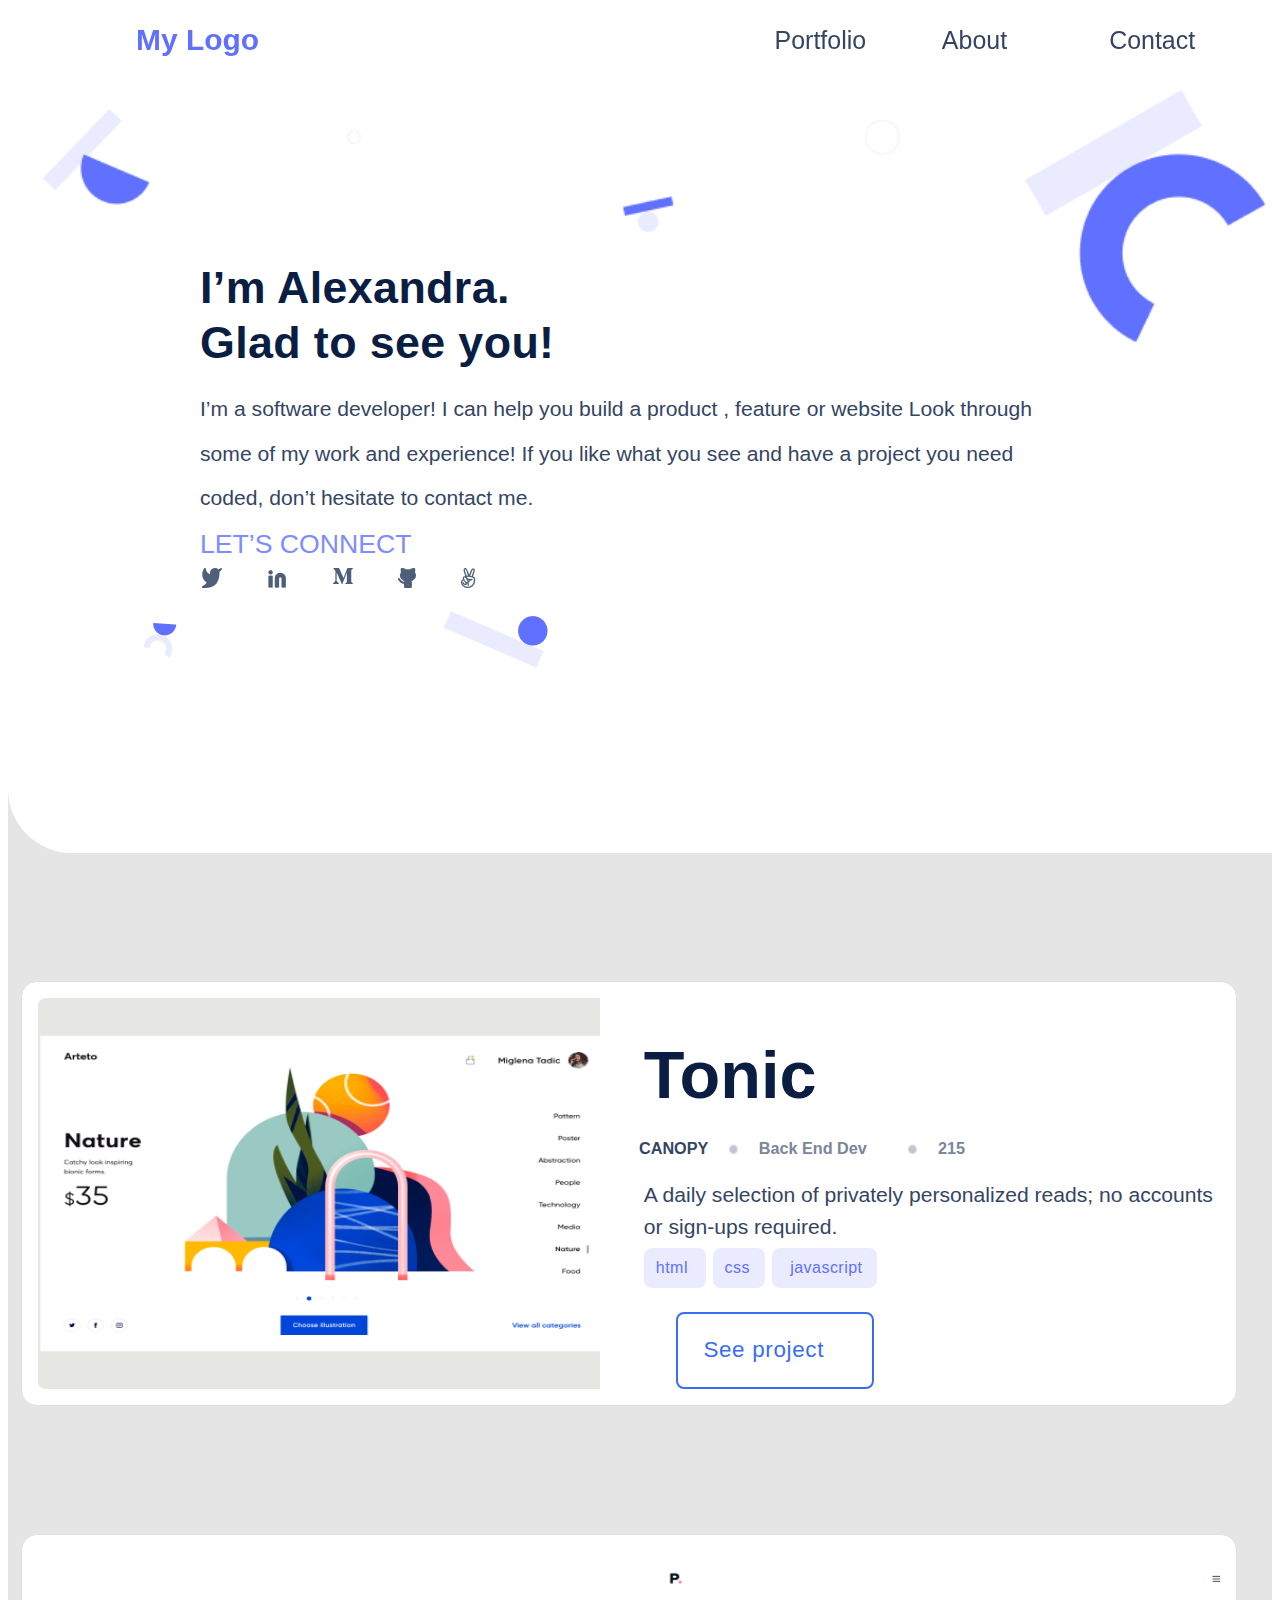
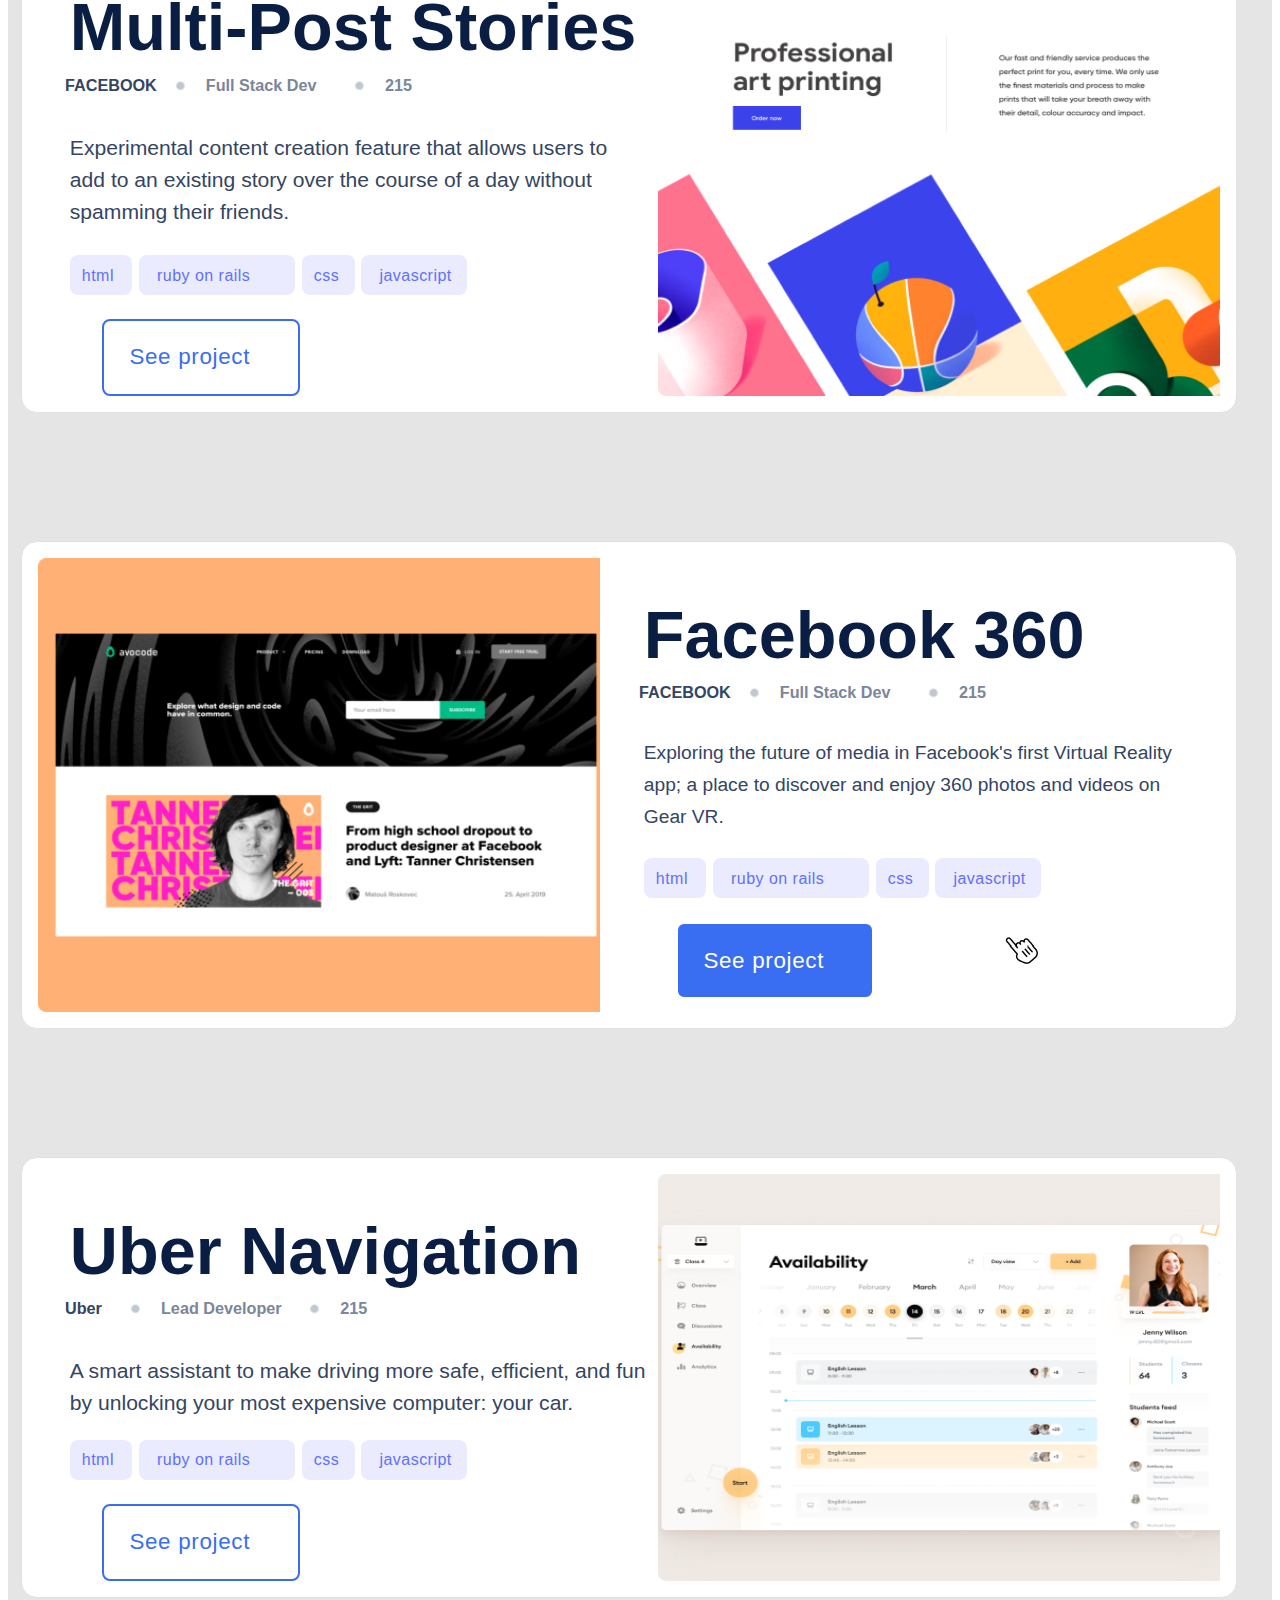
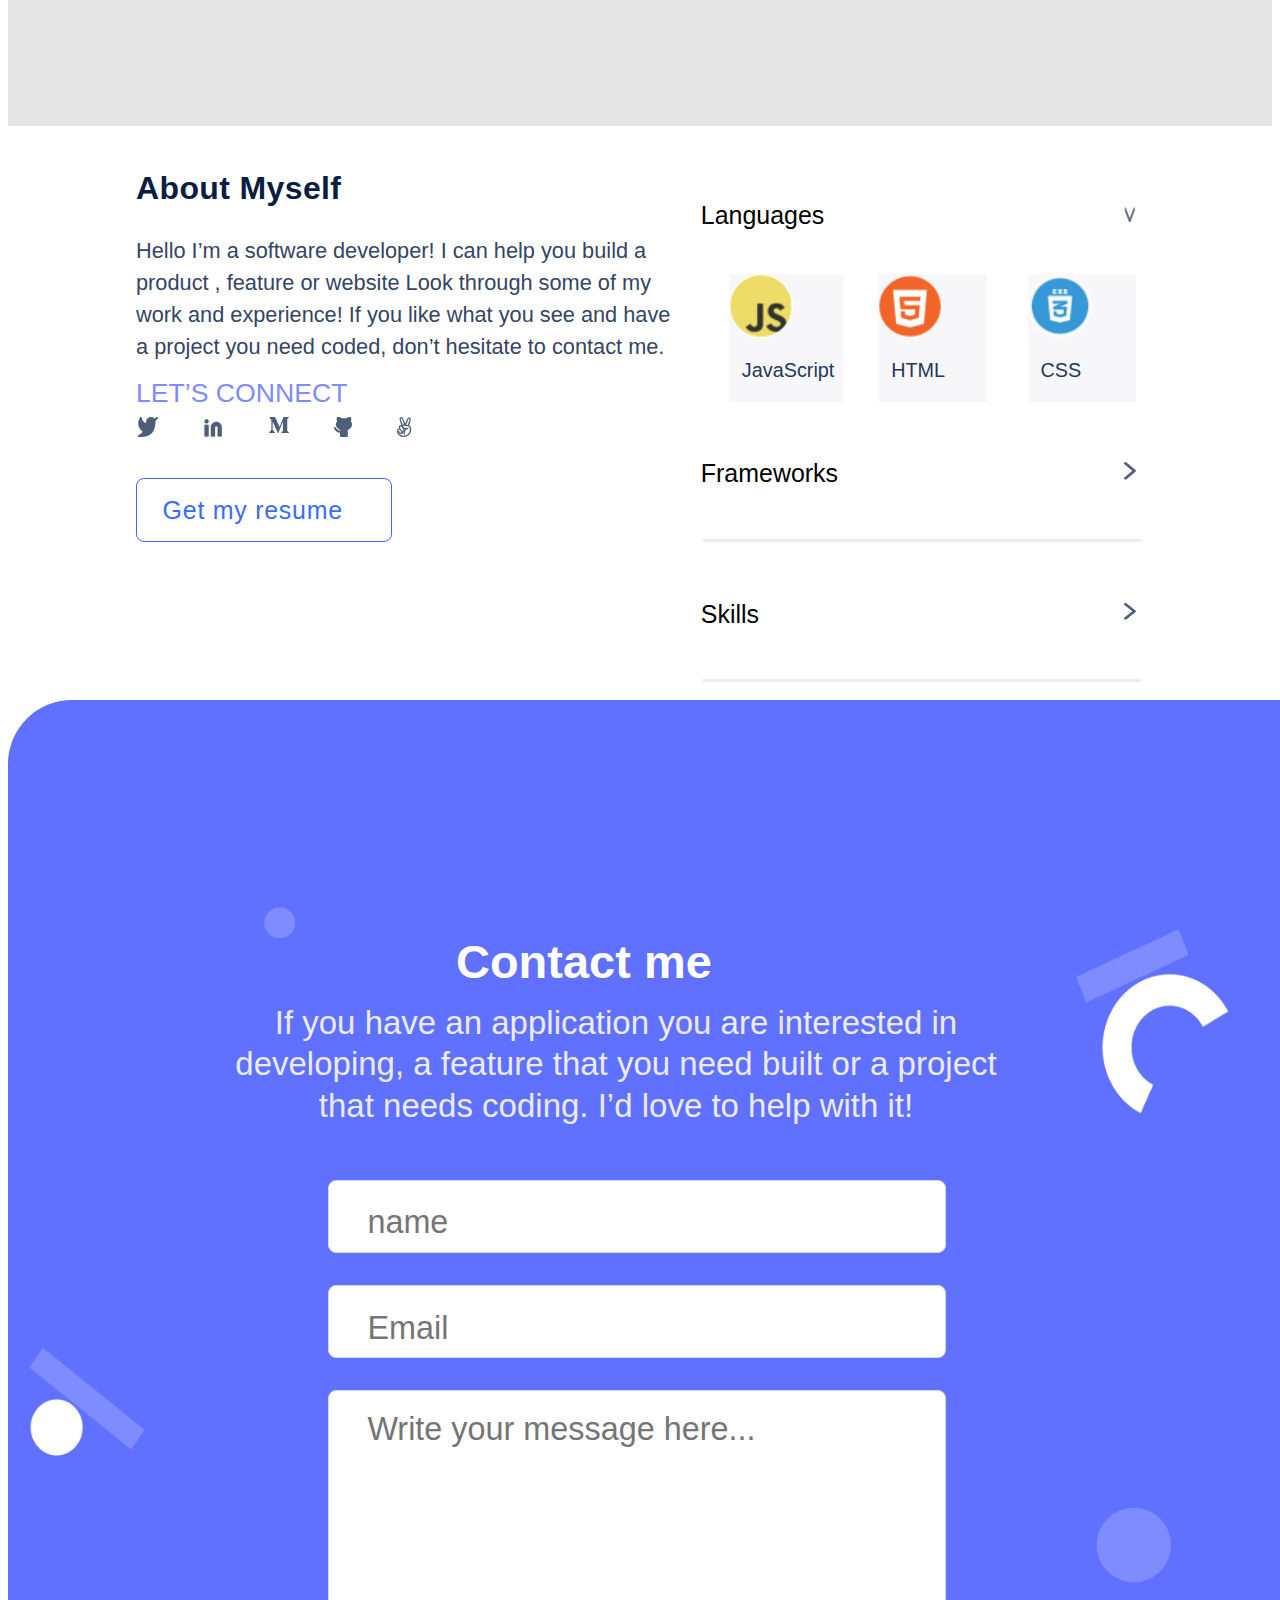
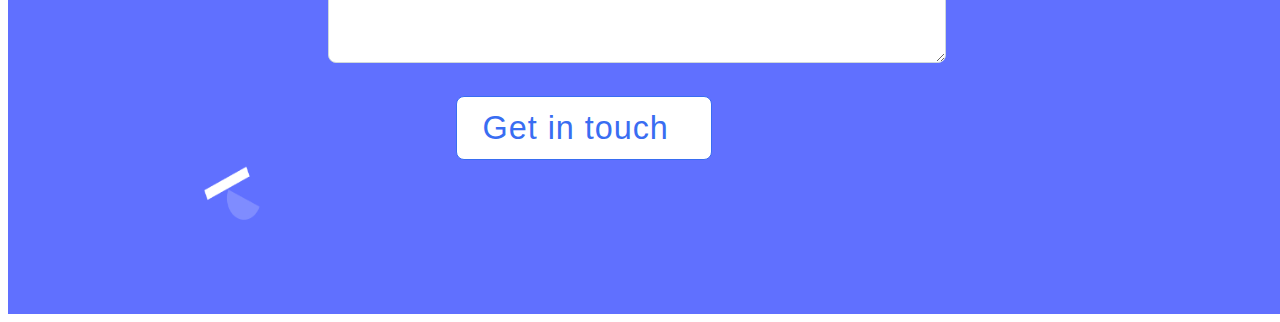
==== commit 1fcba1bb: "Add Project file" ====
--- a/index.html
+++ b/index.html
@@ -1,203 +1,171 @@
-<!DOCTYPE html>
-<html>
-    <head>
-        <meta charset="UTF-8" />
-        <meta http-equiv="X-UA-Compatible" content="IE=edge" />
-        <meta name="viewport" content="width=device-width, initial-scale=1.0" />
-        <link rel="stylesheet" type="text/css" href="styles.css" /> 
-        <title>
-            Portfolio project!!!
-        </title>
-    </head>
-    <body>
-            <header>
-                <nav class="navgation"><a class="logo">My Logo </a><img class="menu"src="menu.png" alt="menu"></nav>    
-            </header>
-            <main>
-                   <section class="main-page">
-                    <div class="main-background"> <h1 class="feyisa"> I’m Alexandra.
-                        Glad to see 
-                        you!</h1></div><br>
-                    <div class="main-page">
-                    <p class="para">I’m a software developer! I can help you 
-                        build a product, feature or website 
-                        Look through some of my work and 
-                        experience! If you like what you see and 
-                        have a project you need coded, don’t 
-                        hesitate to contact me.</p></div>
-                    <div class="main-page"><b class="let">LET’S CONNECT </b></div>
-                    <div class="main-page">
-                    <ul class="can">
-                    <li class="can"><a href=""><img class="twitter" src="twitter.png" alt="twitter"></a></li>
-                    <li class="can"><a href=""><img class="in" src="in.png" alt="in"></a></li>
-                    <li class="can"><a href=""><img class="medium" src="medium.png" alt="medium"></a></li>
-                    <li class="can"><a href=""><img class="github" src="github.png" alt="github"></a></li>
-                    <li class="can"><a href=""><img class="angellist" src="angellist.png" alt="angellist"></a></li></ul></div>
-                    <div class="main-page"><img class="bottom" src="bottom.png"></div></div>
-                    <div class="icon-1"></div></section>
-                <section class="project-section-page">
-                <article class="card">
-                    <div class="projects-section">
-                    <div class="projects-section">
-                        <img class="Portfolio" src="Portfolio.png" alt="Feyisa">
-                    </div>
-                    <div class="projects-section">
-                        <h1 class="tonic">Tonic</h1>
-                    </div>
-                    <div class="projects-section" >
-                    <ul class="can">
-                        <li class="can"><a class="canopy">CANOPY</a></li>
-                        <li class="can"><img class="counter" src="point.png"></li>
-                        <li class="can" ><a class="back" >Back End Dev</a></li>
-                        <li class="can"><img class="counter" src="point.png"></li>
-                        <li class="can" ><a class="num">215</a></li>
-                    </ul>
-                </div>
-                    <div class="projects-section"><p class="daily">A daily selection of privately 
-                        personalized reads; no accounts or 
-                        sign-ups required.</p>
-                    </div>
-                    <div class="projects-section">
-                        <div class="but">
-                            <div class="buthtml"><a class="htmlbut">HTML</a></div>
-                            <div class="butcss"><a class="cssbut" type="button">CSS</a></div>
-                            <div class="butjs"><a class="jsbut" type="button">JavaScript</a></div>
-                        </div></div>
-                    <button class="see">See project</button>
-                    </article>
-                <article class="card">
-                    <div class="projects-section">
-                    <div class="projects-section">
-                        <img class="Portfolio" src="Portfolio11.png" alt="Feyisa">
-                    </div>
-                    <div class="projects-section">
-                        <h1 class="tonic">Multi-Post
-                            Stories</h1>
-                    </div>
-                    <div class="projects-section" >
-                    <ul class="can">
-                        <li class="can"><a class="canopy">CANOPY</a></li>
-                        <li class="can"><img class="counter" src="point.png"></li>
-                        <li class="can" ><a class="back" >Back End Dev</a></li>
-                        <li class="can"><img class="counter" src="point.png"></li>
-                        <li class="can" ><a class="num">215</a></li>
-                    </ul>
-                </div>
-                    <div class="projects-section"><p class="daily">A daily selection of privately 
-                        personalized reads; no accounts or 
-                        sign-ups required.</p>
-                    </div>
-                    <div class="projects-section">
-                        <div class="but">
-                            <div class="buthtml"><a class="htmlbut">HTML</a></div>
-                            <div class="butcss"><a class="cssbut">CSS</a></div>
-                            <div class="butjs"><a class="jsbut" >JavaScript</a></div>
-                        </div></div>
-                    <button class="see">See project</button>
-                    </article>
-                <article class="card">
-                    <div class="projects-section">
-                    <div class="projects-section">
-                        <img class="Portfolio" src="Portfolio1.png" alt="Feyisa">
-                    </div>
-                    <div class="projects-section">
-                        <h1 class="tonic">Tonic</h1>
-                    </div>
-                    <div class="projects-section" >
-                    <ul class="can">
-                        <li class="can"><a class="canopy">CANOPY</a></li>
-                        <li class="can"><img class="counter" src="point.png"></li>
-                        <li class="can" ><a class="back" >Back End Dev</a></li>
-                        <li class="can"><img class="counter" src="point.png"></li>
-                        <li class="can" ><a class="num">215</a></li>
-                    </ul>
-                </div>
-                    <div class="projects-section"><p class="daily">A daily selection of privately 
-                        personalized reads; no accounts or 
-                        sign-ups required.</p>
-                    </div>
-                    <div class="projects-section">
-                        <div class="but">
-                            <div class="buthtml"><a class="htmlbut">HTML</a></div>
-                            <div class="butcss"><a class="cssbut">CSS</a></div>
-                            <div class="butjs"><a class="jsbut">JavaScript</a></div>
-                        </div></div>
-                    <button class="see">See project</button>
-                    </article>
-                <article class="card">
-                    <div class="projects-section">
-                    <div class="projects-section">
-                        <img class="Portfolio" src="Portfolio2.png" alt="Feyisa">
-                    </div>
-                    <div class="projects-section">
-                        <h1 class="tonic">Multi-Post
-                            Stories</h1>
-                    </div>
-                    <div class="projects-section" >
-                    <ul class="can">
-                        <li class="can"><a class="canopy">CANOPY</a></li>
-                        <li class="can"><img class="counter" src="point.png"></li>
-                        <li class="can" ><a class="back" >Back End Dev</a></li>
-                        <li class="can"><img class="counter" src="point.png"></li>
-                        <li class="can" ><a class="num">215</a></li>
-                    </ul>
-                </div>
-                    <div class="projects-section"><p class="daily">A daily selection of privately 
-                        personalized reads; no accounts or 
-                        sign-ups required.</p>
-                    </div>
-                    <div class="projects-section">
-                        <div class="but">
-                            <div class="buthtml"><a class="htmlbut">HTML</a></div>
-                            <div class="butcss"><a class="cssbut">CSS</a></div>
-                            <div class="butjs"><a class="jsbut" >JavaScript</a></div>
-                        </div></div>
-                    <button class="see">See project</button>
-                    </article>
-                <article class="about-Project-section-page">
-                    <div class="about">
-                        <h2 class="myself">About Myself</h2>
-                        <p class="self">Hello I’m a software developer! I can help you build a product , feature or website. Look through some of my work and experience! If you like what you see and have a project you need coded, don’t hesitate to contact me.</p></div>
-                    <div class="let">LET’S CONNECT</div>
-                    <div class="about">
-                        <ul class="can">
-                            <li class="can"><a href=""><img class="twitter" src="github.png" alt="twitter"></a></li>
-                            <li class="can"><a href=""><img class="twitter" src="in.png" alt="twitter"></a></li>
-                            <li class="can" ><a href=""><img class="twitter" src="angellist.png" alt="twitter"></a></li>
-                            <li class="can"><a href=""><img class="twitter" src="twitter.png" alt="twitter"></a></li>
-                            <li class="can" ><a href=""><img class="twitter" src="medium.png" alt="twitter"></a></li>
-                        </ul>
-                    </div>
-                    <div class="about">
-                        <button class="get">Get my resume</button>
-                    </div>
-                    <div class="about">
-                        <ul class="down">
-                            <li class="down"><div class="ic"><a class="lang">Languages</a><img class="vec" src="vect.png"></div>
-                            <li class="down"><div class="ic"><div class="jsfile"><a class="js">JavaScript</a></div></div></li>
-                            <li class="down"><div class="ic"><div class="jsfile"></a><a class="html5">HTML</a></div></div></li>
-                            <li class="down" ><div class="ic"><div class="jsfile"></a><a class="css3">CSS</a></div></div></li></li>
-                            <li class="down"><div class="ic"><a class="lang">Frameworks</a><img class="vec-1" src="vect1.png"></div></li>
-                            <li class="down"><div class="ic"><img class="line" src="line.png"></div></li>
-                            <li class="down"><div class="ic"><a class="lang">Skills</a><img class="vec-1" src="vect1.png"></div></li>
-                            <li class="down"><div class="ic"><img class="line" src="line.png"></div></li>
-                        </ul>
-                    </div>
-                    <article class="contact">
-                        <div class="topback"><h1 class="contact-me">Contact me</h1></div>
-                        <p class="contact-page">If you have an application you are interested in developing, a feature that you need built or a project that needs coding. 
-                            I’d love to help with it!</p>
-                        <div class="bottomback">
-                        <form action="https://formspree.io/f/xeqwyeqe" method="post">
-                            <input id="name" type="text" maxlength="30" name="name" minlength="3" placeholder="name"  required pattern="[A-Z]*[a-z]*">
-                            <input id="email" type="email"  name="email" placeholder="Email" required>
-                            <textarea id="message" maxlength="500" name="message" placeholder="Write your message here..." required></textarea>
-                            <button class="touch" type="submit">Get in touch</button>
-                            </form></div>
-                            <div class="foot"></div>
-                    </article>
-                </article>     
-                </section>
-            </main>
-    </body>
+<!DOCTYPE html>
+<html>
+    <head>
+        <meta charset="UTF-8" />
+        <meta http-equiv="X-UA-Compatible" content="IE=edge" />
+        <meta name="viewport" content="width=device-width, initial-scale=1.0" />
+        <link rel="stylesheet" type="text/css" href="styles.css" /> 
+        <title>
+            Desktop Portfolio project!!!
+        </title>
+    </head>
+    <body>
+        <header>
+            <nav class="navigation">
+                <a class="mylogo"> My Logo</a>
+                <a class="portfolio">Portfolio</a>
+                <a class="about">About</a>
+                <a class="contact">Contact</a>
+            </nav>
+        </header>
+        <main>
+            <section class="page">
+                <article class="mainpage">
+                    <h1 class="mainheader">I’m Alexandra.
+                        Glad to see you!</h1>
+                    <p class="mainpara">I’m a software developer! I can help you build a product , feature or website Look through some of my 
+                        work and experience! If you like what you see and have a project you need coded, don’t hesitate to 
+                        contact me.</p>
+                    <h1 class="let">LET’S CONNECT</h1>
+                    <div class="mainpagelink">
+                        <ul class="can">
+                        <li class="can"><a href=""><img class="twitter" src="twitter.png" alt="twitter"></a></li>
+                        <li class="can"><a href=""><img class="in" src="in.png" alt="in"></a></li>
+                        <li class="can"><a href=""><img class="medium" src="medium.png" alt="medium"></a></li>
+                        <li class="can"><a href=""><img class="github" src="github.png" alt="github"></a></li>
+                        <li class="can"><a href=""><img class="angellist" src="angellist.png" alt="angellist"></a></li></ul></div>
+                        <div class="bottom"></div>
+                </article>
+                <article class="card">
+                    <div class="partone"></div>
+                    <div class="parttwo">
+                        <h1 class="tonic">Tonic</h1>
+                            <ul class="cann">
+                                <li class="cann"><a class="canopy">CANOPY</a></li>
+                                <li class="cann"><img class="counter" src="point.png"></li>
+                                <li class="cann" ><a class="back" >Back End Dev</a></li>
+                                <li class="cann"><img class="counter" src="point.png"></li>
+                                <li class="cann" ><a class="num">215</a></li>
+                            </ul>
+                            <p class="daily">A daily selection of privately personalized reads; no accounts or sign-ups required.</p>
+                            <div class="but">
+                                <div class="buthtml"><a class="htmlbut">html</a></div>
+                                <div class="butcss"><a class="cssbut" type="button">css</a></div>
+                                <div class="butjs"><a class="jsbut" type="button">javascript</a></div>
+                            </div>
+                        <button class="see">See project</button>
+                    </div>
+                </article>
+                <article class="card">
+                    <div class="partow">
+                        <h1 class="tonic">Multi-Post Stories</h1>
+                        <ul class="cann">
+                            <li class="cann"><a class="canopy">FACEBOOK</a></li>
+                            <li class="cann"><img class="counter" src="point.png"></li>
+                            <li class="cann" ><a class="back" >Full Stack Dev</a></li>
+                            <li class="cann"><img class="counter" src="point.png"></li>
+                            <li class="cann" ><a class="num">215</a></li>
+                        </ul>
+                        <p class="daily">Experimental content creation feature that allows users to add to an existing story over the course of a day without spamming their friends.</p>
+                        <div class="but">
+                            <div class="buthtml"><a class="htmlbut">html</a></div>
+                            <div class="rail"><a class="railbut" type="button">ruby on rails</a></div>
+                            <div class="butcss"><a class="cssbut" type="button">css</a></div>
+                            <div class="butjs"><a class="jsbut" type="button">javascript</a></div>
+                        </div>
+                    <button class="see">See project</button>
+                    </div>
+                    <div class="parttwo1"></div>
+                </article>
+                <article class="card">
+                    <div class="partone11"></div>
+                    <div class="partow">
+                        <h1 class="tonic">Facebook 360</h1>
+                        <ul class="cann">
+                            <li class="cann"><a class="canopy">FACEBOOK</a></li>
+                            <li class="cann"><img class="counter" src="point.png"></li>
+                            <li class="cann" ><a class="back" >Full Stack Dev</a></li>
+                            <li class="cann"><img class="counter" src="point.png"></li>
+                            <li class="cann" ><a class="num">215</a></li>
+                        </ul>
+                            <div class="tex"><p class="daily">Exploring the future of media in Facebook's first Virtual Reality app; a place to discover and enjoy 360 photos and videos on Gear VR.</p></div>
+                            <div class="but">
+                                <div class="buthtml"><a class="htmlbut">html</a></div>
+                                <div class="rail"><a class="railbut" type="button">ruby on rails</a></div>
+                                <div class="butcss"><a class="cssbut" type="button">css</a></div>
+                                <div class="butjs"><a class="jsbut" type="button">javascript</a></div>
+                            </div>
+                        <div class="hover"><div class="seehover"><button class="see">See project</button></div></div>
+                    </div>
+                </article>
+                <article class="card">
+                    <div class="partow">
+                        <h1 class="tonic">Uber Navigation</h1>
+                        <div class="uber">
+                        <ul class="cann">
+                            <li class="cann"><a class="canopy">Uber</a></li>
+                            <li class="cann"><img class="counter" src="point.png"></li>
+                            <li class="cann" ><a class="back" >Lead Developer</a></li>
+                            <li class="cann"><img class="counter" src="point.png"></li>
+                            <li class="cann" ><a class="num">215</a></li>
+                        </ul>
+                        <p class="daily">A smart assistant to make driving more safe, efficient, and fun by unlocking your most expensive computer: your car.</p></div>
+                        <div class="but">
+                            <div class="buthtml"><a class="htmlbut">html</a></div>
+                            <div class="rail"><a class="railbut" type="button">ruby on rails</a></div>
+                            <div class="butcss"><a class="cssbut" type="button">css</a></div>
+                            <div class="butjs"><a class="jsbut" type="button">javascript</a></div>
+                        </div>
+                    <button class="see">See project</button>
+                    </div>
+                    <div class="parttwo2"></div>
+                </article>
+                <article class="info"><article class="aboutpage">
+                    <div class="parttwo">
+                        <h1 class="aboutmainheader">About Myself</h1>
+                        <p class="aboutmainpara">Hello I’m a software developer! I can help you build a product , feature or website Look through some of my work and experience! If you like what you see and have a project you need coded, don’t hesitate to contact me.</p>
+                        <h1 class="let">LET’S CONNECT</h1>
+                        <div class="mainpagelink">
+                            <ul class="can">
+                            <li class="can"><a href=""><img class="twitter" src="twitter.png" alt="twitter"></a></li>
+                            <li class="can"><a href=""><img class="in" src="in.png" alt="in"></a></li>
+                            <li class="can"><a href=""><img class="medium" src="medium.png" alt="medium"></a></li>
+                            <li class="can"><a href=""><img class="github" src="github.png" alt="github"></a></li>
+                            <li class="can"><a href=""><img class="angellist" src="angellist.png" alt="angellist"></a></li></ul></div>
+                            <button class="get">Get my resume</button>
+                    </div>
+                    <div class="parttwo">
+                            <ul class="down">
+                                <li class="down"><div class="ic"><a class="lang">Languages</a><img class="vec" src="vect.png"></div></li>
+                                <ul class="ic">
+                                <li class="ic"><a class="js">JavaScript</a></li>
+                                <li class="ic"><a class="html5">HTML</a></li>
+                                <li class="ic"><a class="css3">CSS</a></li></ul>
+                                <li class="down"><div class="ic"><a class="lang">Frameworks</a><img class="vec-1" src="vect1.png"></div></li>
+                                <li class="down"><div class="ic"><img class="line" src="line.png"></div></li>
+                                <li class="down"><div class="ic"><a class="lang">Skills</a><img class="vec-1" src="vect1.png"></div></li>
+                                <li class="down"><div class="ic"><img class="line" src="line.png"></div></li>
+                            </ul>
+                    </div>
+                </article>
+                <article class="contactp">
+                    <div class="back">
+                    <div class="topback"><h1 class="contact-me">Contact me</h1>
+                    <p class="contact-page">If you have an application you are interested in developing, a feature that you need built or a project that needs coding. 
+                        I’d love to help with it!</p></div>
+                    <div class="bottomback">
+                    <form action="https://formspree.io/f/xeqwyeqe" method="post">
+                        <input id="name" type="text" name="name" maxlength="30" minlength="3" placeholder="name" required pattern="[A-Z]*[a-z]*">
+                        <input id="email" type="email" name="email" placeholder="Email" required>
+                        <textarea id="message" maxlength="500" name="message" placeholder="Write your message here..." required></textarea>
+                        <button class="touch" type="submit">Get in touch</button>
+                        </form></div>
+                        <div class="foot"></div></div>
+                </article></article>
+            </section>
+        </main>
+        <footer>
+
+        </footer>
+    </body>
 </html>--- a/styles.css
+++ b/styles.css
@@ -1,785 +1,862 @@
-body{
-  width: 375px;
-  overflow-x: hidden;
-}
-.main-background{
-  width: 95vw;
-  height: 50vw;
-  background-image: url("background.png");
-  background-size: 90vw 30vw;
-  background-repeat: no-repeat;
-}
-.para {
-  max-width: 100vw;
-  font-family: 'Poppins', sans-serif;
-  font-style: normal;
-  font-weight: 400;
-  font-size: 5.5vw;
-  line-height: 6vw;
-  color: #344563;
-  flex: none;
-  order: 1;
-  flex-grow: 0;
-  margin-left: 2vw;
-}
-.feyisa {
-  width: 88vw;
-  font-family: 'Poppins', sans-serif;
-  font-style: normal;
-  font-weight: 700;
-  font-size: 13.5vw; 
-  line-height: 13vw;
-  display: flex;
-  align-items: center;
-  color: #172B4D;
-  flex: none;
-  order: 0;
-  flex-grow: 0;
-  padding-top: 8.5vw;
-  margin-left: 2vw;
-}
-.let {
-  width: 100vw;
-  font-family: 'Poppins', sans-serif;
-  font-style: normal;
-  font-weight: 500;
-  font-size: 3vw;
-  line-height: 2vw;
-  color: #7F8CFF;
-  flex: none;
-  order: 0;
-  flex-grow: 0;
-}
-.main-page{
-  width: 100vm;
-  display: flex;
-  flex-direction: column;
-  flex-wrap: wrap;
-  margin-left: 0.5vw;
-  margin-right: 1vw;
-  }
-.icon{
-display: flex;
-flex-grow: 1;
-max-width: 40vw;
-max-height: 25vm;
-margin-top: 5vm;
-justify-content: space-between;
-gap: 5vm;
-}
-.icon-1{
-  display: flex;
-  flex-grow: 1;
-  max-width: 100vw;
-  min-height: 40vh;
-  background-image: url("bottomback.png");
-  background-size: 100vw 20vw;
-  background-repeat: no-repeat;
-  }
-.logo {
-  max-width: 40vw;
-  font-family:'Poppins', sans-serif;
-  font-style: normal;
-  font-weight: 700;
-  font-size: 5vw;
-  line-height: 5vw;
-  display: flex;
-  align-items: center;
-  text-align: center;
-  color: #6070FF;
-  flex: none;
-  order: 0;
-  margin-left: 2vw;
-}
-.bottom{
-  max-width: 5vw;
-  margin-left: 85vw;
-  margin-top: 0vw;
-} 
-.navgation {
-  display: flex;
-  flex-wrap: nowrap;
-  flex-grow: 1;
-  width: 90vw;
-  max-height: 15vw;
-  align-items: center;
-}
-.menu {
-  max-width: 50vw;
-  max-height: 10vw;
-  margin-left: 61.5vw;
-  margin-right: 2vw;
-  align-items: center;
-}
-.para {
-  width: 88vw;
-  font-family: 'Poppins', sans-serif;
-  font-style: normal;
-  font-weight: 400;
-  font-size: 5.1vw;
-  line-height: 6vw;
-  color: #344563;
-  flex: none;
-  order: 1;
-  flex-grow: 0;
-}
-.feyisa {
-  width: 88vw;
-  font-family: 'Poppins', sans-serif;
-  font-style: normal;
-  font-weight: 700;
-  font-size: 12.5vw; 
-  line-height: 13vw;
-  display: flex;
-  align-items: center;
-  color: #172B4D;
-  flex: none;
-  order: 0;
-  flex-grow: 0;
-  top: 5%;
-}
-.let {
-  width: 100vw;
-  font-family: 'Poppins', sans-serif;
-  font-style: normal;
-  font-weight: 500;
-  font-size: 3vw;
-  line-height: 2vw;
-  color: #7F8CFF;
-  flex: none;
-  order: 0;
-  flex-grow: 0;
-}
-.part{
-  width: 100vm;
-  display: flex;
-  flex-direction: column;
-  flex-wrap: wrap;
-  margin-left: 0.5vw;
-  margin-right: 1vw;
-  }
-.icon-1{
-  display: flex;
-  flex-grow: 1;
-  max-width: 100vw;
-  min-height: 40vh;
-  background-image: url("bottomback.png");
-  background-size: 100vw 20vw;
-  background-repeat: no-repeat;
-  }
-.logo {
-  max-width: 40vw;
-  font-family:'Poppins', sans-serif;
-  font-style: normal;
-  font-weight: 700;
-  font-size: 5vw;
-  line-height: 5vw;
-  display: flex;
-  align-items: center;
-  text-align: center;
-  color: #6070FF;
-  flex: none;
-  order: 0;
-  margin-left: 2vw;
-}
-.bottom{
-  max-width: 5vw;
-  margin-left: 75vw;
-  margin-top: 0vw;
-} 
-.project-section-page{
-  width: 100vw;
-  height: 100%;
-  display: grid;
-  grid-template: 100% 100%;
-  margin-left: 3vw;
-  margin-right: 5vw;
-  gap: 10vw;
-  margin-left: 2vw;
-  margin-right: 2vw;
-  background: #F7F7F9;
-  overflow-x: hidden;
-}
-.let {
-  width: 35vw;
-  font-family: 'Poppins', sans-serif;
-  font-style: normal;
-  font-weight: 500;
-  font-size: 4.267vw;
-  line-height: 5vw;
-  color: #7F8CFF;
-  flex: none;
-  order: 0;
-  flex-grow: 0;
-  margin-left: 3vw;
-}
-.projects-section{
-  width: 95vm;
-  display: flex;
-  flex-direction: column;
-  flex-wrap: wrap;
-  margin-left: 0.5vw;
-  margin-right: 0.5vw;
-  margin-top: 0.5vw;
-  margin-bottom: 0.5;
-  align-content: center;
-  overflow-x: hidden;
-}
-.tonic{
-  width: 78.67vw;
-  height: 11vw;
-  font-family: 'Poppins', sans-serif;
-  font-style: normal;
-  font-weight: 700;
-  font-size: 13vw; 
-  line-height: 11vw;
-  color: #172B4D;
-  flex: none;
-  order: 0;
-  flex-grow: 0;
-}
-.Portfolio{
-  width: 78.67vw;
-  height: 50.66vw;
-  align-items: center;
-}
-.card{
-  box-sizing: border-box;
-  display: flex;
-  flex-direction: column;
-  align-items: center;
-  padding: 16px;
-  gap: 12px;
-  width: 87.2vw;
-  height: 100%;
-  background: #FFFFFF;
-  border: 1px solid #DFE1E6;
-  border-radius: 16px;
-  flex: none;
-  order: 0;
-  flex-grow: 0;
-  margin-left: 1vw;
-  margin-right: 1vw;
-  margin-top: 10vw;
-}
-.can{
-  display: flex;
-  flex-grow: 1;
-  width: 68.67vw;
-  height: 6vw;
-  gap: 5px;
-  }
-  .counter{
-    width: 2.5vw;
-    height: 2.5vw;
-    background: #C1C7D0;
-    flex: none;
-    order: 3;
-    flex-grow: 0;
-    margin-top: 2vw;
-    margin-left: 2vw;
-  }
-  .canopy{
-    width: 14.67vw;
-    height: 6vw;
-    font-family: 'Poppins', sans-serif;
-    font-style: normal;
-    font-weight: 600;
-    font-size: 3.467vw;
-    line-height: 6vw;
-    color: #344563;
-    flex: none;
-    order: 0;
-    flex-grow: 0;
-  }
-  .back{
-    width: 23.47vw;
-    height: 6vw;
-    font-family: 'Poppins', sans-serif;
-    font-style: normal;
-    font-weight: 600;
-    font-size: 3.467vw;
-    line-height: 6vw;
-    color: #7A869A;
-    flex: none;
-    order: 0;
-    flex-grow: 0;
-  }
-  .num{
-    width: 7.733vw;
-    height: 6vw;
-    font-family: 'Poppins', sans-serif;
-    font-style: normal;
-    font-weight: 600;
-    font-size: 3.467vw;
-    line-height: 6vw;
-    color: #7A869A;
-    flex: none;
-    order: 0;
-    flex-grow: 0;
-  }
-  .daily{
-    width: 78.67vw;
-    height: 14vw;
-    font-family: 'Poppins', sans-serif;
-    font-style: normal;
-    font-weight: 400;
-    font-size: 4.5vw;
-    line-height: 6vw;
-    color: #344563;
-    flex: none;
-    order: 1;
-    flex-grow: 0;
-  }
-  .but{
-    display: flex;
-    flex-direction: row;
-    width: 78.67vw;
-    height: 10vw;
-    gap:4vw;
-  }
-  .buthtml{
-    display: flex;
-    flex-direction: row;
-    align-items: center;
-    padding: 4px 12px;
-    width: 10vw;
-    height: 5vw;
-    background: #EBEBFF;
-    border-radius: 8px;
-    flex: none;
-    order: 0;
-    flex-grow: 0;
-  }
-  .htmlbut{
-    width: 9vw;
-    height: 4vw;
-    font-family: 'Poppins', sans-serif;
-    font-style: normal;
-    font-weight: 500;
-    font-size: 3.2vw;
-    line-height: 4vw;
-    letter-spacing: 0.03em;
-    color: #6070FF;
-    flex: none;
-    order: 0;
-    flex-grow: 0;
-    border: none;
-  }
-  .butcss{
-    display: flex;
-    flex-direction: row;
-    align-items: center;
-    padding: 4px 12px;
-    width: 8vw;
-    height: 5vw;
-    background: #EBEBFF;
-    border-radius: 8px;
-    flex: none;
-    order: 1;
-    flex-grow: 0;
-  }
-  .cssbut{
-    width: 6.67;
-    height: 4vw;
-    font-family: 'Poppins', sans-serif;
-    font-style: normal;
-    font-weight: 500;
-    font-size: 3.2vw;
-    line-height: 4vw;
-    letter-spacing: 0.03em;
-    color: #6070FF;
-    flex: none;
-    order: 0;
-    flex-grow: 0;
-    border: none;
-    padding-left: 1vw;
-  }
-  .butjs{
-    display: flex;
-    flex-direction: row;
-    align-items: center;
-    padding: 4px 12px;
-    width: 20.53vw;
-    height: 5vw;
-    background: #EBEBFF;
-    border-radius: 8px;
-    flex: none;
-    order: 2;
-    flex-grow: 0;
-  }
-  .jsbut{
-    width: 18.13vw;
-    height: 4vw;
-    font-family: 'Poppins', sans-serif;
-    font-style: normal;
-    font-weight: 500;
-    font-size: 3.2vw;
-    line-height: 4vw;
-    letter-spacing: 0.03em;
-    color: #6070FF;
-    flex: none;
-    order: 0;
-    flex-grow: 0;
-    border: none;
-    padding-left: 3vw;
-  }
-  .see{
-    width: 25vw;
-    height: 10vw;
-    font-family: 'Poppins', sans-serif;
-    font-style: normal;
-    font-weight: 500;
-    font-size: 3.2vw;
-    line-height: 8vw;
-    display: flex;
-    align-items: center;
-    text-align: center;
-    padding-left: 2vw;
-    letter-spacing: 0.03em;
-    color: #396DF2;
-    flex: none;
-    order: 0;
-    flex-grow: 0;
-    border: #396DF2 solid 2px;
-    background-color: #FFFFFF;
-    border-radius: 8px;
-    margin-left: 5vw;
-    margin-top: 2vw;
-    cursor: pointer;
-  }
-  .see:hover{background-color: #396DF2; border:  #FFFFFF solid 2px;color:  #FFFFFF;}
-  .see:active{background-color: #FFFFFF;color: #000000;border:  #FFFFFF solid 2px;}
-  .about{
-    display: flex;
-    flex-direction: column;
-    width: 87.5vw;
-    background: #FFFFFF;
-  }
-  .about-Project-section-page{
-    width: 87.5vw;
-    display: flex;
-    flex-direction: column;
-    margin-left: 3vw;
-    margin-right: 5vw;
-    margin-top: 10vw;
-    gap: 10vw;
-    margin-left: 2vw;
-    margin-right: 2vw;
-    background: #FFFFFF;
-    border-top-color: 1px solid #DFE1E6;
-    border-top-right-radius: 64px;
-    overflow-x: hidden;
-  }
-  .myself{
-    width: 87.2vw;
-    font-family: 'Poppins', sans-serif;
-    font-style: normal;
-    font-weight: 700;
-    font-size: 10vw;
-    line-height: 14vw;
-    display: flex;
-    align-items: center;
-    color: #172B4D;
-    flex: none;
-    order: 0;
-    flex-grow: 0;
-    margin-left: 1vw;
-  }
-  .self{
-    width: 87vw;
-    height: 35vw;
-    font-family: 'Poppins', sans-serif;
-    font-style: normal;
-    font-weight: 400;
-    font-size: 4.75vw;
-    line-height: 6vw;
-    color: #344563;
-    flex: none;
-    order: 1;
-    flex-grow: 0;
-    margin-left: 1vw;
-    margin-right: 1.5vw;
-  }
-  .get{
-    width: 34vw;
-    height: 8vw;
-    font-family: 'Poppins', sans-serif;
-    font-style: normal;
-    font-weight: 500;
-    font-size: 4vw;
-    line-height: 8vw;
-    display: flex;
-    align-items: center;
-    text-align: center;
-    letter-spacing: 0.03em;
-    color: #396DF2;
-    flex: none;
-    order: 0;
-    flex-grow: 0;
-    border: #396DF2 solid 1.5px;
-    background-color: white;
-    border-radius: 8px;
-    margin-left: 3vw;
-    padding: 1vw 2vw 1vw 2vw;
-    cursor: pointer;
-    margin-top: 2.5vw;
-    margin-left: 10vw;
-  }
-  .get:hover{background-color: #396DF2; border:  #FFFFFF solid 2px;color:  #FFFFFF;}
-  .get:active{background-color: #FFFFFF;color: #000000;border:  #FFFFFF solid 2px;}
-  .lang{
-    width:63.2vw;
-    height: 10vw;
-    font-family: 'Poppins', sans-serif;
-    font-style: normal;
-    font-weight: 500;
-    font-size: 5.33vw;
-    line-height: 6vw;
-    display: flex;
-    align-items: center;
-    color: #000000;
-    margin-left: 1vw;
-    padding-top: 2vw;
-  }
-  .vec{
-    width: 5vw;
-    height: 3vw;
-    padding-top: 4.5vw;
-  }
-  .vec-1{
-    width: 3vw;
-    height: 3vw;
-    padding-top: 5vw;
-  }
-  .ic{
-    display: flex;
-    flex-direction: row;
-    flex-wrap: nowrap;
-  }
-  .down{
-    display: flex;
-    flex-direction: column;
-    width: 78.67vw;
-    gap: 2.5vw;
-    }
-    .jsfile{
-      width: 75vw;
-      height: 15vw;
-      background: #F7F7F9;
-      border-radius: 8px;
-      flex: none;
-      order: 0;
-      flex-grow: 0;
-      display: flex;
-      flex-direction: row;
-      flex-wrap: nowrap;
-    }
-    .js{
-      width: 75vw;
-      height: 15vw;
-      font-family: 'Poppins', sans-serif;
-      font-style: normal;
-      font-weight: 500;
-      font-size: 4vw;
-      line-height: 5vw;
-      display: flex;
-      align-items: center;
-      color: #253858;
-      text-indent: 18vw;
-      padding-top:  2vw;
-      background: url("js.png");
-      background-size: 12vw 12vw;
-      background-repeat: no-repeat;
-      background-position: 4vw 2vw;
-      border: 1px solid #FFFFFF;
-    }
-    .html5{
-      width: 75vw;
-      height: 15vw;
-      font-family: 'Poppins', sans-serif;
-      font-style: normal;
-      font-weight: 500;
-      font-size: 4vw;
-      line-height: 5vw;
-      display: flex;
-      align-items: center;
-      color: #253858;
-      text-indent: 18vw;
-      padding-top:  2vw;
-      background: url("html5.png");
-      background-size: 12vw 12vw;
-      background-repeat: no-repeat;
-      background-position: 4vw 2vw;
-      border: 1px solid #FFFFFF;
-    }
-    .css3{
-      width: 75vw;
-      height: 15vw;
-      font-family: 'Poppins', sans-serif;
-      font-style: normal;
-      font-weight: 500;
-      font-size: 4vw;
-      line-height: 5vw;
-      display: flex;
-      align-items: center;
-      color: #253858;
-      text-indent: 18vw;
-      padding-top:  2vw;
-      background: url("css3.png");
-      background-size: 12vw 12vw;
-      background-repeat: no-repeat;
-      background-position: 4vw 2vw;
-      border: 1px solid #FFFFFF;
-    }
-    .line{
-      width: 78.67vw;
-      height: 1vw;
-      margin-left: 1vw;
-      margin-right: 1vw;
-      border: #DFE1E6;
-    }
- .contact{
-      width: 100vw;
-      background: #6070FF;
-      border-top-left-radius: 64px;
-      display: flex;
-      flex-direction: column;
-      background-image: url("contact-top.png");
-      background-size: 5vw 5vw;
-      background-position-x: 30vw;
-      background-position-y: 5%;
-      background-repeat: no-repeat;
-    }
-    .contact-me{
-      width: 95vw;
-      height: 5vw;
-      font-family: 'Poppins', sans-serif;
-      font-style: normal;
-      font-weight: 700;
-      font-size: 10.67vw;
-      line-height: 5vw;
-      display: flex;
-      align-items: center;
-      text-align: center;
-      color: #FFFFFF;
-      margin-left: 15vw;
-      padding-top: 5vw;
-    }
-    .topback{
-      width: 95vw;
-      height: 25vw;
-      background-image: url("contact-top1.png");
-      background-size: 15vw 20vw;
-      background-position-x: 73vw;
-      background-position-y: 5vw;
-      background-repeat: no-repeat;
-    }
-    .contact-page{
-      width: 75vw;
-      margin-left: 6vw;
-      font-family: 'Poppins', sans-serif;
-      font-style: normal;
-      font-weight: 400;
-      font-size: 5.579vw;
-      line-height: 6vw;
-      text-align: center;
-      color: #EBEBFF;
-    }
-    .bottomback{
-      width: 75vw;
-      background-image: url("contact-bottom.png");
-      background-size: 9vw 10vw;
-      background-position-x: 65vw;
-      background-position-y: 95%;
-      background-repeat: no-repeat;
-    }
-    #name{ 
-      width: 70vw;
-      height: 10vw;
-      font-family: 'Poppins', sans-serif;
-      font-style: normal;
-      font-weight: 400;
-      font-size: 4.53vw;
-      line-height: 5vw;
-      display: flex;
-      align-items: center;
-      color: #172B4D;
-      margin-left: 7vw;
-      background: #FFFFFF;
-      border: 1px solid #CFD8DC;
-      border-radius: 8px;
-      padding-left: 5vw;
-      padding-top: 2vw;
-    }
-    #email{
-      width: 70vw;
-      height: 10vw;
-      font-family: 'Poppins', sans-serif;
-      font-style: normal;
-      font-weight: 400;
-      font-size: 4.53vw;
-      line-height: 5vw;
-      display: flex;
-      align-items: center;
-      color: #172B4D;
-      margin-left: 7vw;
-      background: #FFFFFF;
-      border: 1px solid #CFD8DC;
-      border-radius: 8px;
-      padding-left: 5vw;
-      padding-top: 2vw;
-      margin-top: 2.5vw;
-    }
-#message{
-      width: 70vw;
-      height: 35vw;
-      font-family: 'Poppins', sans-serif;
-      font-style: normal;
-      font-weight: 400;
-      font-size: 4vw;
-      line-height: 4vw;
-      color: #B3BAC5;
-      margin-left: 7vw;
-      background: #FFFFFF;
-      border: 1px solid #CFD8DC;
-      border-radius: 8px;
-      padding-left: 5vw;
-      padding-top: 2vw;
-      margin-top: 2.5vw;
-    }
-    .touch{
-      width: 34vw;
-      height: 10vw;
-      font-family: 'Poppins', sans-serif;
-      font-style: normal;
-      font-weight: 500;
-      font-size: 4.53vw;
-      line-height: 8vw;
-      display: flex;
-      align-items: center;
-      text-align: center;
-      letter-spacing: 0.03em;
-      color: #396DF2;
-      flex: none;
-      order: 0;
-      flex-grow: 0;
-      border: #396DF2 solid 1.5px;
-      background-color: white;
-      border-radius: 8px;
-      padding: 1vw 2vw 1vw 2vw;
-      cursor: pointer;
-      margin-top: 2.5vw;
-      margin-left: 7vw;
-    }
-    .touch:hover{background-color: #396DF2; border:  #FFFFFF solid 2px;color:  #FFFFFF;}
-    .touch:active{background-color: #FFFFFF;color: #000000;border:  #FFFFFF solid 2px;}
-    .foot{
-      width: 35.733vw;
-      height: 0.75vw;
-      margin-left: 25vw;
-      margin-bottom: 2vw;
-      background: #0D151E;
-      border-radius: 10px;
-      margin-top: 2vw;
-    }+@media only screen and (min-width: 768px) {
+  .body{
+    background: #FFFFFF;
+  }
+    .navigation{
+        width: 100vw;
+        display: flex;
+        flex-direction: row;
+        flex-wrap: nowrap;
+        position: fixed;
+    }
+    .mylogo{
+        width: 9.89vw;
+        height: 5vw;
+        font-family: 'Poppins', sans-serif;
+        font-style: normal;
+        font-weight: 700;
+        font-size: 2.34vw;
+        line-height: 5vw;
+        display: flex;
+        align-items: center;
+        text-align: center;
+        color: #6070FF;
+        flex: none;
+        order: 0;
+        flex-grow: 0;
+        padding-left: 10vw;
+    }
+    .portfolio{
+        width: 8.07vw;
+        height: 5vw;
+        font-family: 'Poppins', sans-serif;;
+        font-style: normal;
+        font-weight: 500;
+        font-size: 1.95vw;
+        line-height: 5vw;
+        display: flex;
+        align-items: center;
+        text-align: center;
+        color: #344563;
+        flex: none;
+        order: 0;
+        flex-grow: 0;
+        margin-left: 40vw;
+    }
+    .about{
+        width: 8.07vw;
+        height: 5vw;
+        font-family: 'Poppins', sans-serif;;
+        font-style: normal;
+        font-weight: 500;
+        font-size: 1.95vw;
+        line-height: 5vw;
+        display: flex;
+        align-items: center;
+        text-align: center;
+        color: #344563;
+        flex: none;
+        order: 0;
+        flex-grow: 0;
+        margin-left: 5vw;
+    }
+    .contact{
+        width: 8.07vw;
+        height: 5vw;
+        font-family: 'Poppins', sans-serif;
+        font-style: normal;
+        font-weight: 500;
+        font-size: 1.95vw;
+        line-height: 5vw;
+        display: flex;
+        align-items: center;
+        text-align: center;
+        color: #344563;
+        flex: none;
+        order: 0;
+        flex-grow: 0;
+        margin-left: 5vw;
+    }
+    .page{
+        display: grid;
+        grid-template: 100% 100%;
+        background: #E5E5E5;
+        gap: 10vw;
+    }
+    .mainpage{
+        display: flex;
+        flex-direction: column;
+        width: 100%;
+        height: 100%;
+        background: white;
+        border-bottom-left-radius: 64px;
+        background-image: url("topback.png");
+        background-size: 99vw 25vw;
+        background-repeat: no-repeat;
+        background-position: 0.5vw 2vw;
+    }
+    .mainheader{
+        width: 30%;
+        height: 3.25vw;
+        font-family: 'Poppins', sans-serif;
+        font-style: normal;
+        font-weight: 700;
+        font-size: 3.5vw;
+        line-height: 4.25vw;
+        display: flex;
+        align-items: center;
+        letter-spacing: 0.37px;
+        color: #091E42;
+        flex: none;
+        order: 0;
+        flex-grow: 0;
+        padding-left: 15vw;
+        padding-top: 20vw;
+    }
+    .mainpara{
+        width: 68%;
+        height: 7.5vw;
+        font-family: 'Poppins', sans-serif;
+        font-style: normal;
+        font-weight: 400;
+        font-size: 1.65vw;
+        line-height: 3.5vw;
+        color: #344563;
+        flex: none;
+        order: 1;
+        flex-grow: 0;
+        padding-left: 15vw;
+    }
+    .let{
+        width: 50%;
+        height: 1vw;
+        font-family: 'Poppins', sans-serif;
+        font-style: normal;
+        font-weight: 500;
+        font-size: 2.08vw;
+        line-height: 3.5vw;
+        color: #7F8CFF;
+        flex: none;
+        order: 1;
+        flex-grow: 0;
+        padding-left: 10vw;
+    }
+    .mainpagelink{
+        width: 40vw;
+        display: flex;
+        flex-direction: row;
+        flex-wrap: nowrap;
+        order: 2;
+        flex-grow: 0;
+    }
+    .bottom{
+      width: 68vw;
+      height: 20vw;
+      margin-left: 10vw;
+      background-image: url("bottoback.png");
+      background-size: 68vw 15v;
+      background-repeat: no-repeat;
+      order: 2;
+      flex-grow: 0;
+    }
+    .can{
+        display: flex;
+        flex-grow: 0;
+        width: 50%;
+        height: 1vw;
+        margin-left: 3.5vw;
+        }
+    .card{
+        box-sizing: border-box;
+        display: flex;
+        flex-direction: row;
+        align-items: center;
+        padding: 16px;
+        gap: 12px;
+        width: 95vw;
+        height: 100%;
+        background: #FFFFFF;
+        border: 1px solid #DFE1E6;
+        border-radius: 16px;
+        flex: none;
+        order: 0;
+        flex-grow: 0;
+        margin-left: 1vw;
+        margin-right: 1vw;
+    }
+        .partone{
+            width: 50vw;
+            height: 100%;
+            background-image: url("Portfolio.png");
+            background-size: 45vw 100%;
+            background-repeat: no-repeat;
+        }
+        .parttwo{
+            display: flex;
+            flex-direction: column;
+            width: 50vw;
+            height: 100%;
+        }
+        .tonic{
+            width: 45vw;
+            height: 0.5vw;
+            font-family: 'Poppins', sans-serif;
+            font-style: normal;
+            font-weight: 700;
+            font-size: 5.208vw;
+            line-height: 5vw;
+            color: #091E42;
+            flex: none;
+            order: 0;
+            flex-grow: 0;
+            margin-left: 2.5vw;
+        }
+        .cann{
+            display: flex;
+            flex-grow: 0;
+            width: 10vw;
+            height: 2.5vw;
+            }
+        .counter{
+            width: 1vw;
+            height: 1vw;
+            flex: none;
+            order: 3;
+            flex-grow: 0;
+            margin-left: 1.5vw;
+            margin-right: 1.5vw;
+            padding-top: 2.5vw;
+          }
+          .canopy{
+            width: 5.36vw;
+            height: 6vw;
+            font-family: 'Poppins', sans-serif;
+            font-style: normal;
+            font-weight: 600;
+            font-size: 1.267vw;
+            line-height: 6vw;
+            color: #344563;
+            flex: none;
+            order: 0;
+            flex-grow: 0;
+            margin-left: -1vw;
+          }
+          .back{
+            width: 9.25vw;
+            height: 3vw;
+            font-family: 'Poppins', sans-serif;
+            font-style: normal;
+            font-weight: 600;
+            font-size: 1.267vw;
+            line-height: 6vw;
+            color: #7A869A;
+            flex: none;
+            order: 0;
+            flex-grow: 0;
+          }
+          .num{
+            width: 3vw;
+            height: 6vw;
+            font-family: 'Poppins', sans-serif;
+            font-style: normal;
+            font-weight: 600;
+            font-size: 1.267vw;
+            line-height: 6vw;
+            color: #7A869A;
+            flex: none;
+            order: 0;
+            flex-grow: 0;
+          }
+          .daily{
+            width: 45vw;
+            height: 3.75vw;
+            font-family: 'Poppins', sans-serif;
+            font-style: normal;
+            font-weight: 400;
+            font-size: 1.65vw;
+            line-height: 2.5vw;
+            color: #344563;
+            flex: none;
+            order: 0;
+            flex-grow: 0;
+            margin-left: 2.5vw;
+          }
+          .but{
+            display: flex;
+            flex-direction: row;
+            width: 15vw;
+            height: 3vw;
+            gap:0.5vw;
+            order: 1;
+            flex-grow: 0;
+            margin-left: 0.5vw;
+          }
+          .buthtml{
+            display: flex;
+            flex-direction: row;
+            align-items: center;
+            padding: 4px 12px;
+            width: 20%;
+            height: 2.5vw;
+            background: #EBEBFF;
+            border-radius: 8px;
+            flex: none;
+            order: 0;
+            flex-grow: 0;
+            margin-left: 2vw;
+          }
+          .htmlbut{
+            width: 15%;
+            height: 4vw;
+            font-family: 'Poppins', sans-serif;
+            font-style: normal;
+            font-weight: 500;
+            font-size: 1.25vw;
+            line-height: 4vw;
+            letter-spacing: 0.03em;
+            color: #6070FF;
+            flex: none;
+            order: 0;
+            flex-grow: 0;
+            border: none;
+          }
+          .butcss{
+            display: flex;
+            flex-direction: row;
+            align-items: center;
+            padding: 4px 12px;
+            width: 15%;
+            height: 2.5vw;
+            background: #EBEBFF;
+            border-radius: 8px;
+            flex: none;
+            order: 2;
+            flex-grow: 0;
+          }
+          .cssbut{
+            width: 15%;
+            height: 4vw;
+            font-family: 'Poppins', sans-serif;
+            font-style: normal;
+            font-weight: 500;
+            font-size: 1.25vw;
+            line-height: 4vw;
+            letter-spacing: 0.03em;
+            color: #6070FF;
+            flex: none;
+            order: 0;
+            flex-grow: 0;
+            border: none;
+          }
+          .butjs{
+            display: flex;
+            flex-direction: row;
+            align-items: center;
+            padding: 4px 12px;
+            width: 42.5%;
+            height: 2.5vw;
+            background: #EBEBFF;
+            border-radius: 8px;
+            flex: none;
+            order: 3;
+            flex-grow: 0;
+          }
+          .jsbut{
+            width: 25%;
+            height: 4vw;
+            font-family: 'Poppins', sans-serif;
+            font-style: normal;
+            font-weight: 500;
+            font-size: 1.25vw;
+            line-height: 4vw;
+            letter-spacing: 0.03em;
+            color: #6070FF;
+            flex: none;
+            order: 0;
+            flex-grow: 0;
+            border: none;
+            padding-left: 0.5vw;
+          }
+          .rail{
+            display: flex;
+            flex-direction: row;
+            align-items: center;
+            padding: 4px 12px;
+            width: 69.2%;
+            height: 2.5vw;
+            background: #EBEBFF;
+            border-radius: 8px;
+            flex: none;
+            order: 1;
+            flex-grow: 0;
+          }
+          .railbut{
+            width: 75%;
+            height: 4vw;
+            font-family: 'Poppins', sans-serif;
+            font-style: normal;
+            font-weight: 500;
+            font-size: 1.25vw;
+            line-height: 4vw;
+            letter-spacing: 0.03em;
+            color: #6070FF;
+            flex: none;
+            order: 0;
+            flex-grow: 0;
+            border: none;
+            padding-left: 0.5vw;
+          }
+          .see{
+            width: 15.5vw;
+            height: 6vw;
+            font-family: 'Poppins', sans-serif;
+            font-style: normal;
+            font-weight: 500;
+            font-size: 1.75vw;
+            line-height: 8vw;
+            display: flex;
+            align-items: center;
+            text-align: center;
+            padding-left: 2vw;
+            letter-spacing: 0.03em;
+            color: #396DF2;
+            flex: none;
+            order: 3;
+            flex-grow: 0;
+            border: #396DF2 solid 2px;
+            background-color: #FFFFFF;
+            border-radius: 8px;
+            margin-left: 5vw;
+            margin-top: 2vw;
+            cursor: pointer;
+          }
+          .see:hover{background-color: #396DF2; border:  #FFFFFF solid 2px;color:  #FFFFFF;}
+          .see:active{background-color: #FFFFFF;color: #000000;border:  #FFFFFF solid 2px;}
+          .partone11{
+            width: 50vw;
+            height: 100%;
+            background-image: url("Portfolio2.png");
+            background-size: 45vw 100%;
+            background-repeat: no-repeat;
+        }
+        .parttwo1{
+            width: 50vw;
+            height: 100%;
+            background-image: url("Portfolio1.png");
+            background-size: 45vw 100%;
+            background-repeat: no-repeat;
+        }
+        .parttwo2{
+            width: 50vw;
+            height: 100%;
+            background-image: url("Portfolio3.png");
+            background-size: 45vw 100%;
+            background-repeat: no-repeat;
+        }
+        .aboutpage{
+            display: flex;
+            flex-direction: row;
+            flex-wrap: nowrap;
+            width: 100vw;
+            height: 100%;
+            background: white;
+            border-bottom-right-radius: 120px;
+        }
+        .aboutmainheader{
+            width: 85%;
+            height: 0.5vw;
+            font-family: 'Poppins', sans-serif;
+            font-style: normal;
+            font-weight: 700;
+            font-size: 2.5vw;
+            line-height: 3vw;
+            display: flex;
+            align-items: center;
+            letter-spacing: 0.37px;
+            color: #091E42;
+            flex: none;
+            order: 0;
+            flex-grow: 0;
+            padding-left: 10vw;
+            padding-top: 3vw;
+        }
+        .aboutmainpara{
+            width: 85%;
+            height: 7.5vw;
+            font-family: 'Poppins', sans-serif;
+            font-style: normal;
+            font-weight: 400;
+            font-size: 1.70vw;
+            line-height: 2.5vw;
+            color: #344563;
+            flex: none;
+            order: 1;
+            flex-grow: 0;
+            padding-left: 10vw;
+        }
+        .get{
+            width: 40%;
+            height: 5vw;
+            font-family: 'Poppins', sans-serif;
+            font-style: normal;
+            font-weight: 500;
+            font-size: 1.95vw;
+            line-height: 5vw;
+            display: flex;
+            align-items: center;
+            text-align: center;
+            letter-spacing: 0.03em;
+            color: #396DF2;
+            flex: none;
+            order: 2;
+            flex-grow: 0;
+            border: #396DF2 solid 1.5px;
+            background-color: white;
+            border-radius: 8px;
+            margin-left: 3vw;
+            padding: 1vw 2vw 1vw 2vw;
+            cursor: pointer;
+            margin-top: 2.5vw;
+            margin-left: 10vw;
+            margin-bottom: 10vw;
+          }
+          .get:hover{background-color: #396DF2; border:  #FFFFFF solid 2px;color:  #FFFFFF;}
+          .get:active{background-color: #FFFFFF;color: #000000;border:  #FFFFFF solid 2px;}
+          .lang{
+            width:95%;
+            height: 3vw;
+            font-family: 'Poppins', sans-serif;
+            font-style: normal;
+            font-weight: 500;
+            font-size: 1.95vw;
+            line-height: 3vw;
+            display: flex;
+            align-items: center;
+            color: #000000;
+            margin-left: 1vw;
+            padding-top: 1vw;
+          }
+          .vec{
+            width: 3%;
+            height: 1.5vw;
+            padding-top: 1.5vw;
+          }
+          .vec-1{
+            width: 3%;
+            height: 1.5vw;
+            padding-top: 1.5vw;
+          }
+          .ic{
+            width: 70%;
+            display: flex;
+            flex-direction: row;
+            flex-wrap: nowrap;
+            row-gap: 10%;
+            margin-top: 1.5vw;
+          }
+          .down{
+            display: flex;
+            flex-direction: column;
+            width: 100%;
+            margin-top: 1.5vw;
+            }
+            .jsfile{
+              width: 100%;
+              height: 15vw;
+              background: #F7F7F9;
+              border-radius: 8px;
+              flex: none;
+              order: 0;
+              flex-grow: 0;
+              display: flex;
+              flex-direction: row;
+              flex-wrap: nowrap;
+            }
+            .js{
+              width: 8vw;
+              height: 5vw;
+              font-family: 'Poppins', sans-serif;
+              font-style: normal;
+              font-weight: 500;
+              font-size: 1.55vw;
+              line-height: 5vw;
+              display: flex;
+              align-items: center;
+              color: #253858;
+              padding-top:  5vw;
+              padding-left: 1vw;
+              background: url("js.png");
+              background-size: 5vw 5vw;
+              background-repeat: no-repeat;
+              border: 1px solid #FFFFFF;
+              background-color:#F7F7F9;
+            }
+            .html5{
+              width: 7.5vw;
+              height: 5vw;
+              font-family: 'Poppins', sans-serif;
+              font-style: normal;
+              font-weight: 500;
+              font-size: 1.55vw;
+              line-height: 5vw;
+              display: flex;
+              align-items: center;
+              color: #253858;
+              padding-top:  5vw;
+              padding-left: 1vw;
+              background: url("html5.png");
+              background-size: 5vw 5vw;
+              background-repeat: no-repeat;
+              border: 1px solid #FFFFFF;
+              background-color:#F7F7F9;
+             
+            }
+            .css3{
+              width: 7.5vw;
+              height: 5vw;
+              font-family: 'Poppins', sans-serif;
+              font-style: normal;
+              font-weight: 500;
+              font-size: 1.55vw;
+              line-height: 5vw;
+              display: flex;
+              align-items: center;
+              color: #253858;
+              padding-top:  5vw;
+              padding-left: 1vw;
+              background: url("css3.png");
+              background-size: 5vw 5vw;
+              background-repeat: no-repeat;
+              border: 1px solid #FFFFFF;
+              background-color:#F7F7F9;
+            }
+            .line{
+              width: 100%;
+              height: 1vw;
+              margin-left: 1vw;
+              margin-right: 1vw;
+              border: #DFE1E6;
+            }
+            .contactp{
+              width: 100vw;
+              height: 100%;
+              background: #6070FF;
+              border-top-left-radius: 64px;
+              display: flex;
+              flex-direction: column;
+              background-image: url("circlebottom.png");
+              background-size: 2.5vw 2.5vw;
+              background-position-x: 20vw;
+              background-position-y: 17.5%;
+              background-repeat: no-repeat;
+              align-content: center;
+            }
+            .contact-me{
+              width: 50vw;
+              height: 1vw;
+              font-family: 'Poppins', sans-serif;
+              font-style: normal;
+              font-weight: 700;
+              font-size: 3.67vw;
+              line-height: 5vw;
+              display: flex;
+              align-items: center;
+              text-align: center;
+              color: #FFFFFF;
+              margin-left: 35vw;
+              padding-top: 17.5vw;
+            }
+            .topback{
+              width: 100vw;
+              height: 35vw;
+              background-image: url("upperback.png");
+              background-size: 12.5vw 15vw;
+              background-position-x: 83vw;
+              background-position-y: 15vw;
+              background-repeat: no-repeat;
+            }
+            .back{
+              width: 100vw;
+              height: 100%;
+              background-image: url("back.png");
+              background-size: 10vw 10vw;
+              background-position-x: 1vw;
+              background-position-y: 50vw;
+              background-repeat: no-repeat;
+            }
+            .contact-page{
+              width: 60vw;
+              margin-left: 15vw;
+              font-family: 'Poppins', sans-serif;
+              font-style: normal;
+              font-weight: 400;
+              font-size: 2.579vw;
+              line-height: 3.25vw;
+              text-align: center;
+              color: #EBEBFF;
+              padding-left: 2.5vw;
+              padding-right: 2.5vw;
+            }
+            .bottomback{
+              width: 95vw;
+              background-image: url("circlebottom.png");
+              background-size: 6vw 6vw;
+              background-position-x: 70vw;
+              background-position-y: 65%;
+              background-repeat: no-repeat;
+              margin-left: 15vw;
+              margin-right: 10vw;
+            }
+            #name{ 
+              width: 45vw;
+              height: 4.5vw;
+              font-family: 'Poppins', sans-serif;
+              font-style: normal;
+              font-weight: 400;
+              font-size: 2.53vw;
+              line-height: 5vw;
+              display: flex;
+              align-items: center;
+              color: #172B4D;
+              margin-left: 10vw;
+              background: #FFFFFF;
+              border: 1px solid #CFD8DC;
+              border-radius: 8px;
+              padding-left: 3vw;
+              padding-top: 1vw;
+            }
+            #email{
+              width: 45vw;
+              height: 4.5vw;
+              font-family: 'Poppins', sans-serif;
+              font-style: normal;
+              font-weight: 400;
+              font-size: 2.53vw;
+              line-height: 5vw;
+              display: flex;
+              align-items: center;
+              color: #172B4D;
+              margin-left: 10vw;
+              background: #FFFFFF;
+              border: 1px solid #CFD8DC;
+              border-radius: 8px;
+              padding-left: 3vw;
+              padding-top: 1vw;
+              margin-top: 2.5vw;
+            }
+            #message{
+              width: 45vw;
+              height: 20vw;
+              font-family: 'Poppins', sans-serif;
+              font-style: normal;
+              font-weight: 400;
+              font-size: 2.53vw;
+              line-height: 4vw;
+              color: #B3BAC5;
+              margin-left: 10vw;
+              background: #FFFFFF;
+              border: 1px solid #CFD8DC;
+              border-radius: 8px;
+              padding-left: 3vw;
+              padding-top: 1vw;
+              margin-top: 2.5vw;
+            }
+            .touch{
+              width: 20vw;
+              height: 5vw;
+              font-family: 'Poppins', sans-serif;
+              font-style: normal;
+              font-weight: 500;
+              font-size: 2.53vw;
+              line-height: 3.5vw;
+              display: flex;
+              align-items: center;
+              text-align: center;
+              letter-spacing: 0.03em;
+              color: #396DF2;
+              flex: none;
+              order: 0;
+              flex-grow: 0;
+              border: #396DF2 solid 1.5px;
+              background-color: white;
+              border-radius: 8px;
+              padding: 1vw 2vw 1vw 2vw;
+              cursor: pointer;
+              margin-left: 20vw;
+            }
+            .touch:hover{background-color: #396DF2; border:  #FFFFFF solid 2px;color:  #FFFFFF;}
+            .touch:active{background-color: #FFFFFF;color: #000000;border:  #FFFFFF solid 2px;}
+            .foot{
+              width: 100vw;
+              height: 10vw;
+              margin-left: 15vw;
+              margin-bottom: 2vw;
+              background-image: url("contactfoot.png");
+              background-size: 5vw 5vw;
+              background-repeat: no-repeat;
+
+            }
+            .info{
+              display: flex;
+              flex-direction: column;
+              width: 100vw;
+              background: #FFFFFF;
+            }
+            [class="mainpage"]
+            {
+              .let{
+                padding-left: 15vw;
+              }
+              .mainpagelink
+              {
+                padding-left: 5vw;
+              }
+
+            }
+            [class="partow"]
+            {
+              .daily{
+                height: 8vw;
+              }
+              .canopy{
+                width: 7vw;
+                height: 5vw;
+              }
+              .cann{
+                height: 5vw;
+              }
+            }
+            [class="tex"]
+            {
+              .daily{
+                font-size: 1.5vw;
+                width: 42.5vw;
+                height: 8vw;
+              }
+            }
+            [class="uber"]
+            {
+              .back{
+                width: 10vw;
+              }
+              .canopy{
+                width: 3.5vw;
+              }
+              .daily{
+                height: 5vw;
+              }
+            }
+            [class="hover"]
+            {
+              .seehover{
+                width: 40vw;
+                height: 7vw;
+                background-image: url("curser.png");
+                background-position-x: 30vw;
+                background-repeat: no-repeat;
+              }
+              .see{
+                background-color: #396DF2; border:  #FFFFFF solid 2px;color:  #FFFFFF;
+              }
+            }
+}
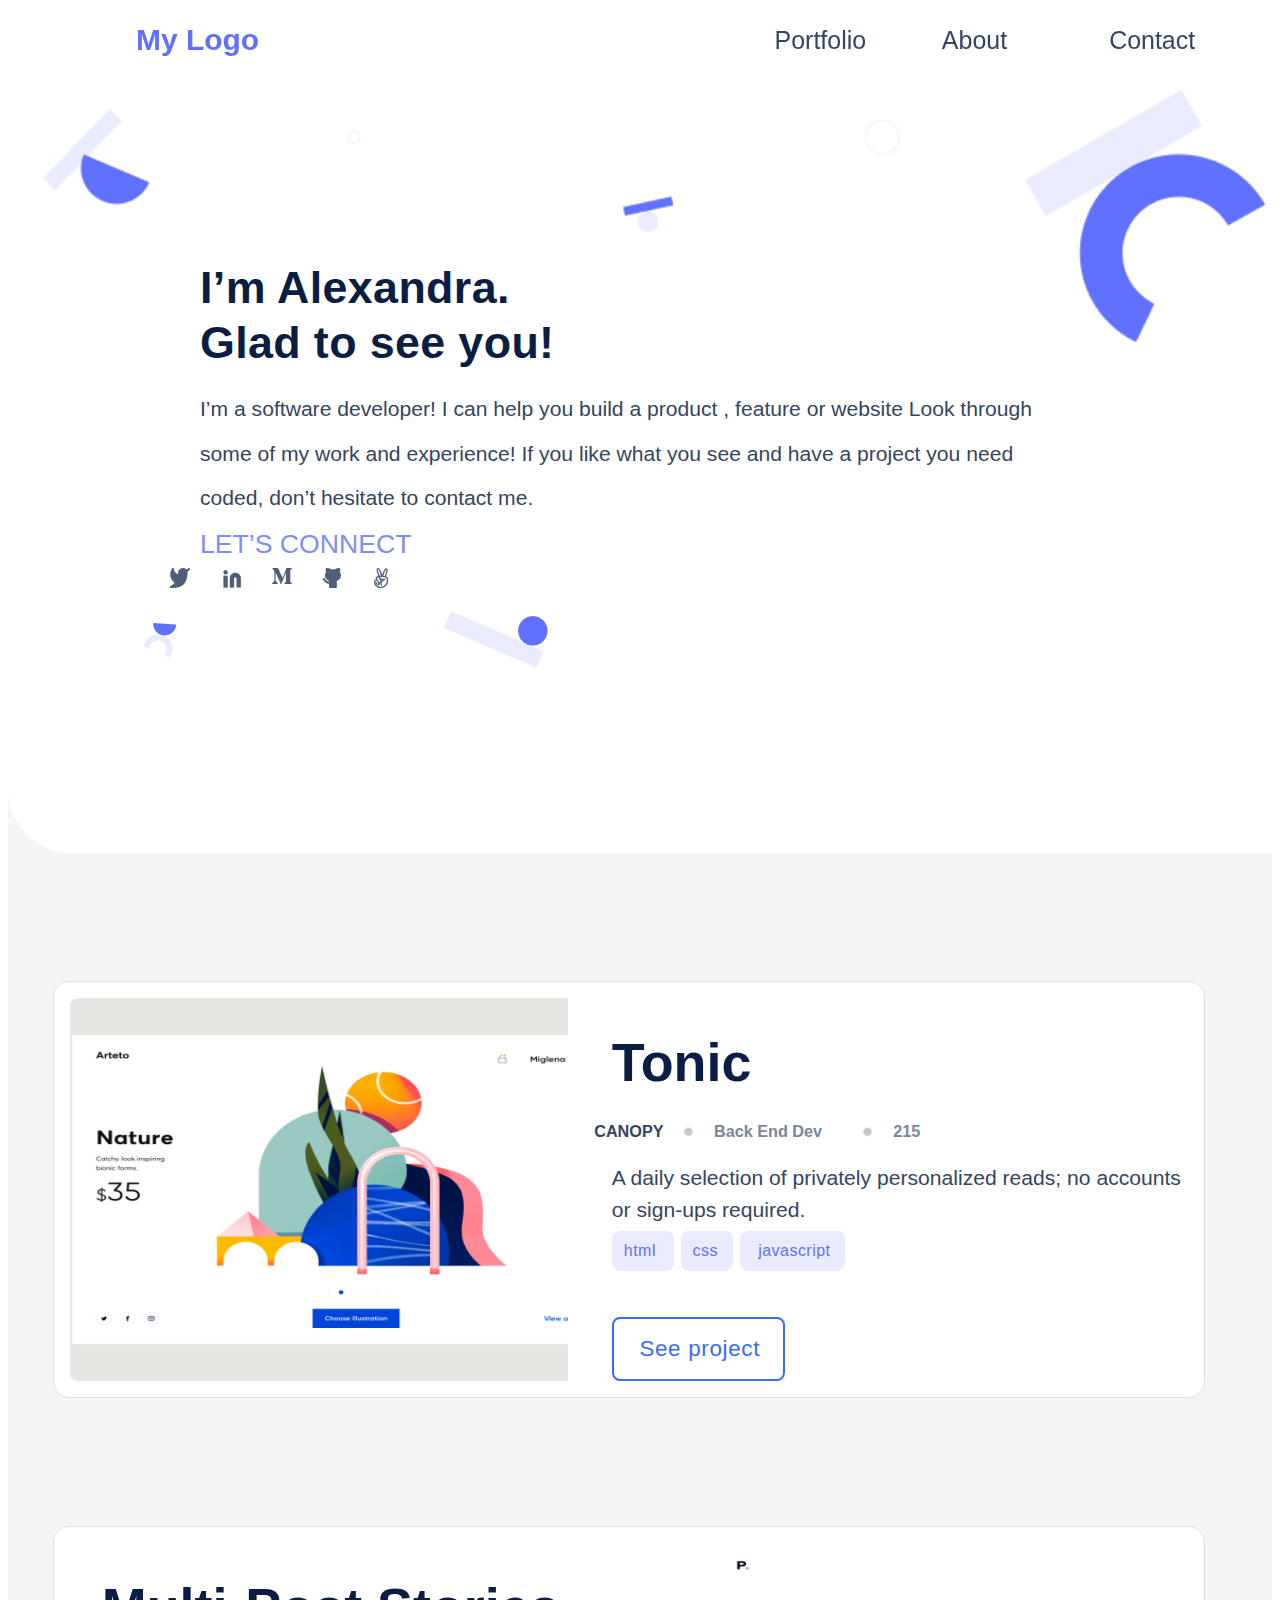
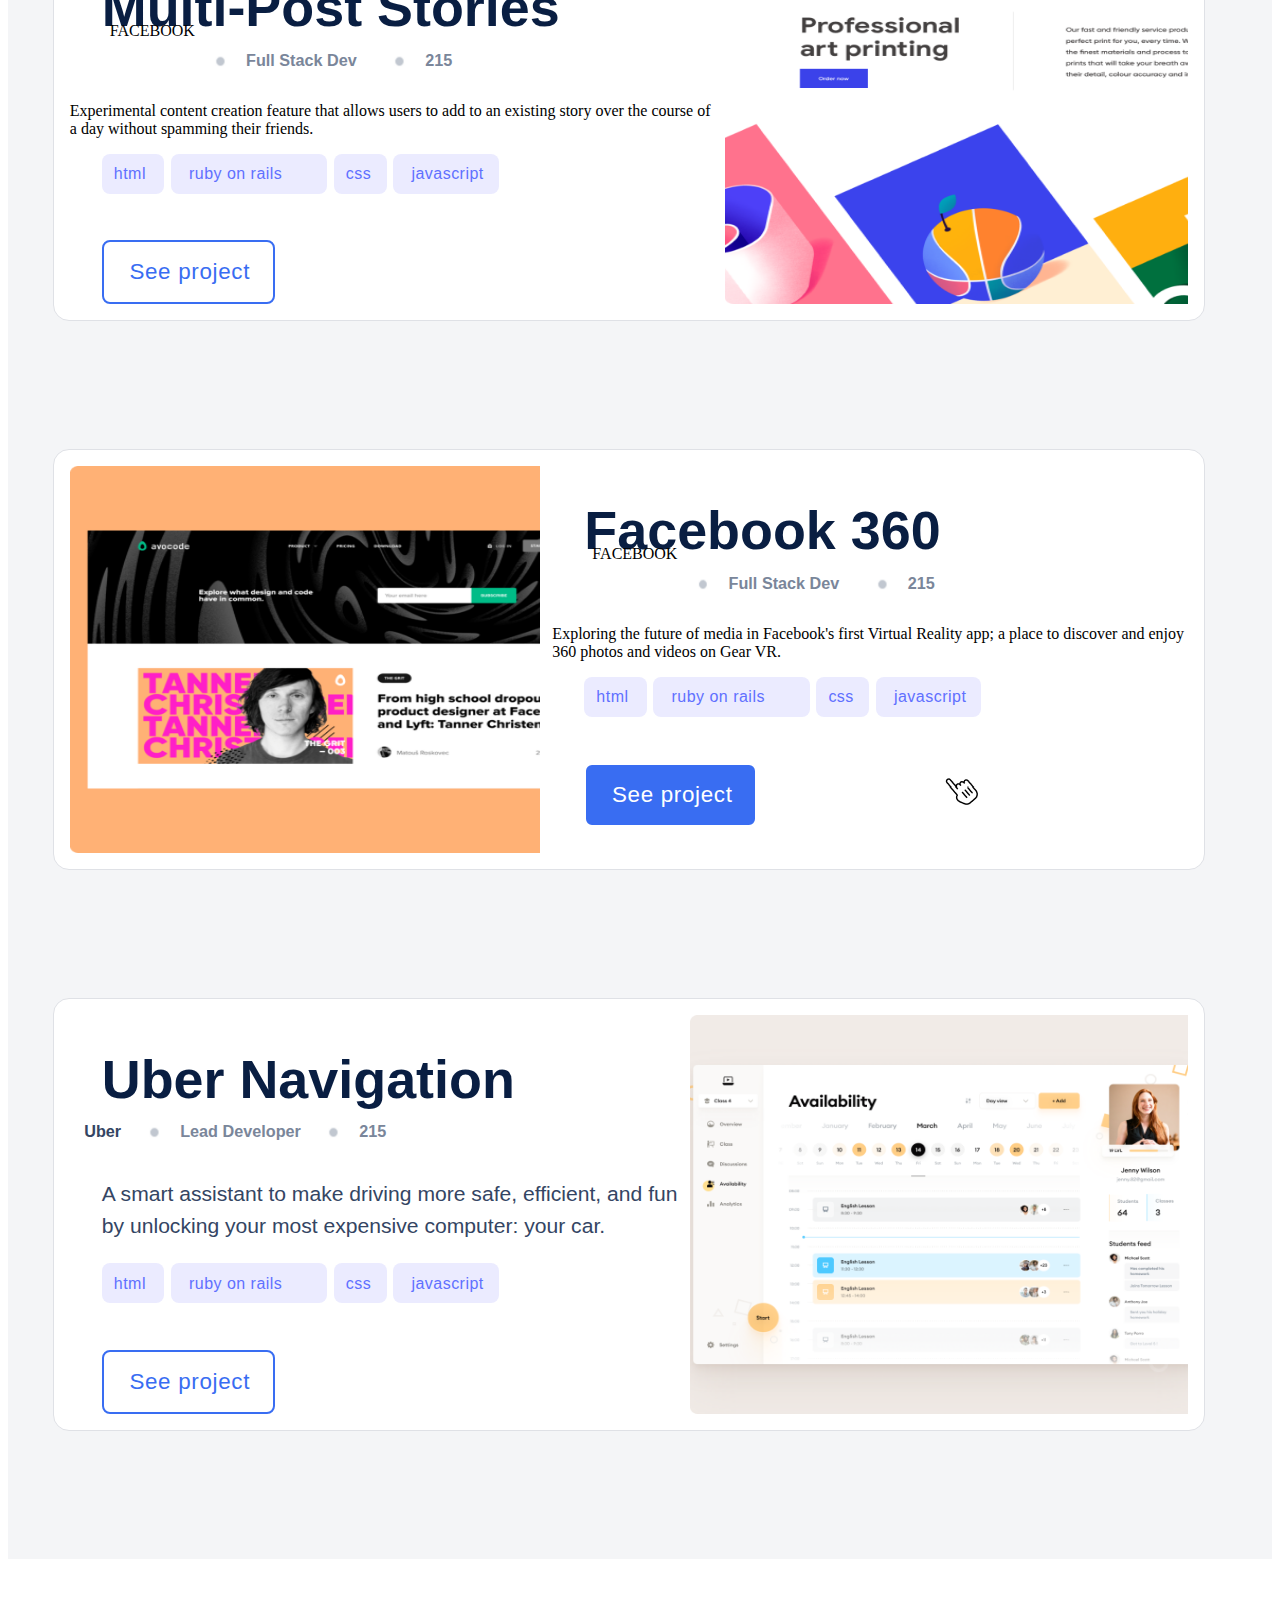
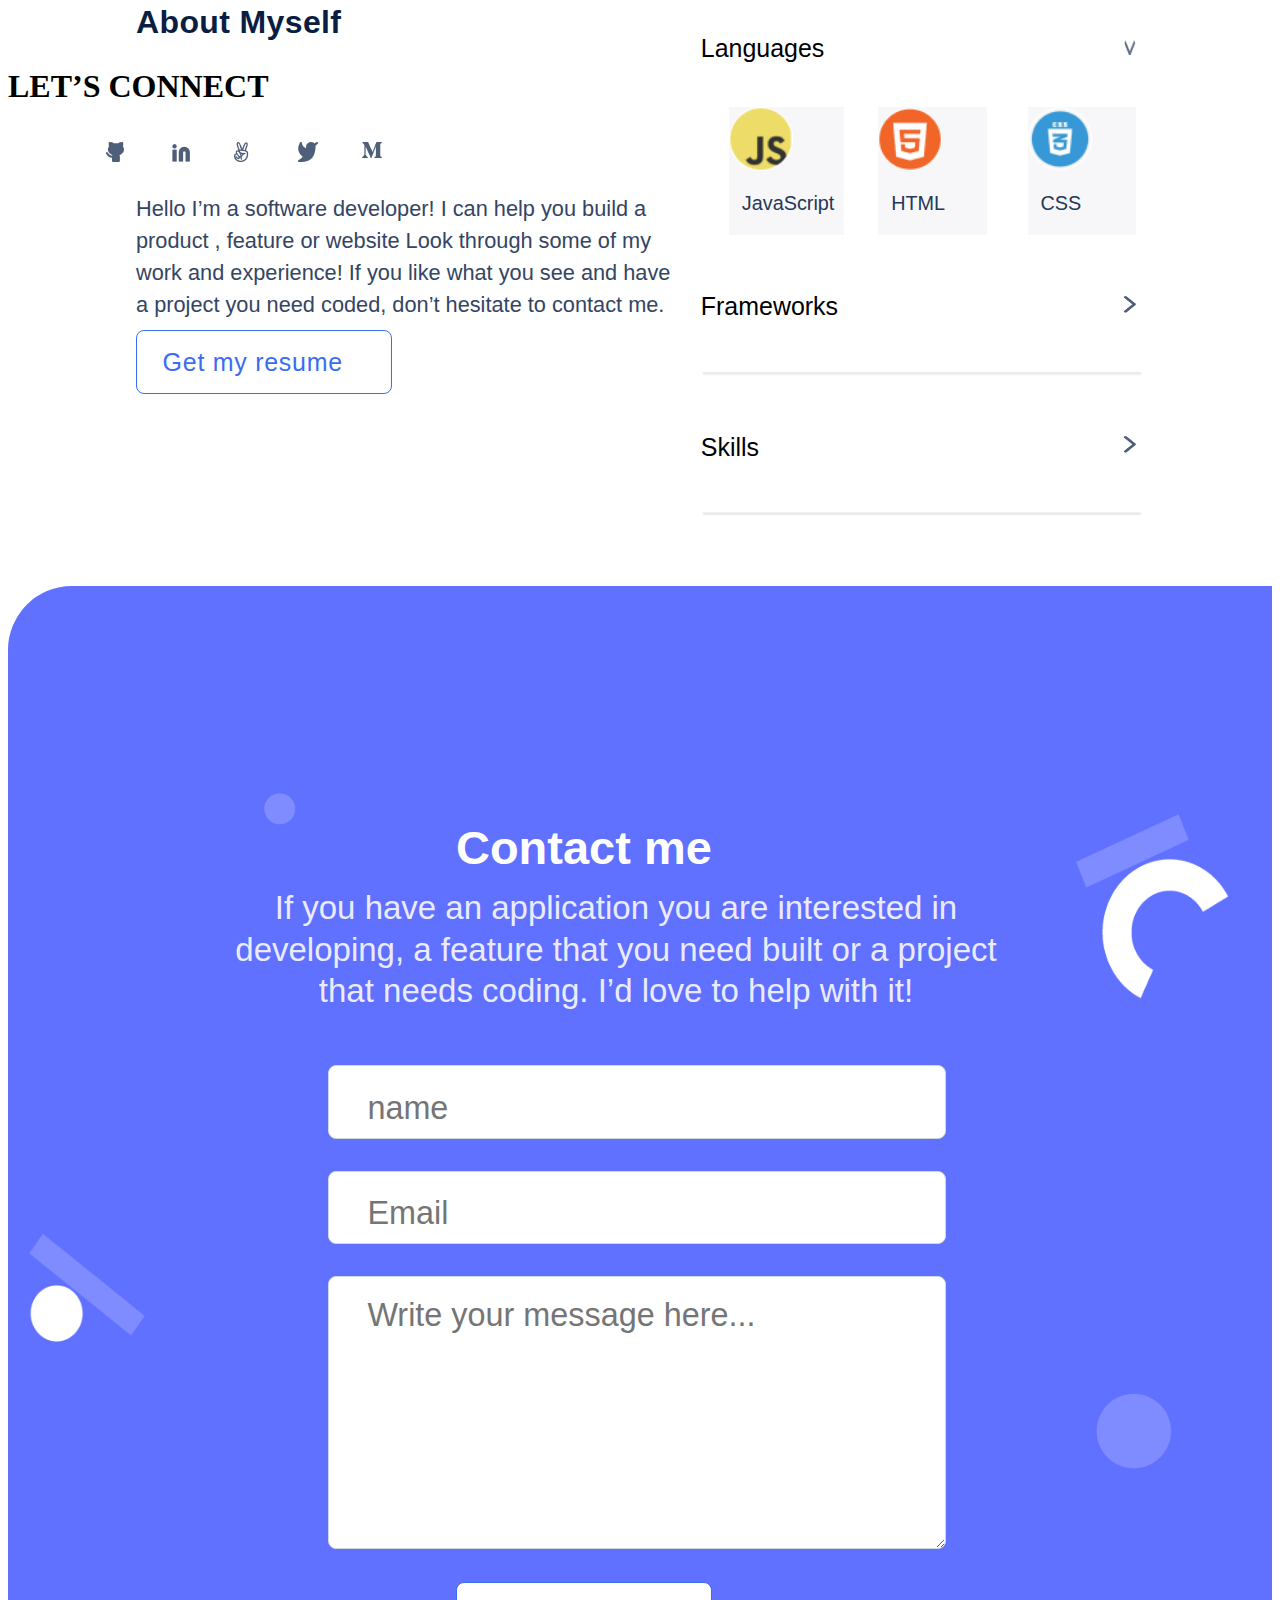
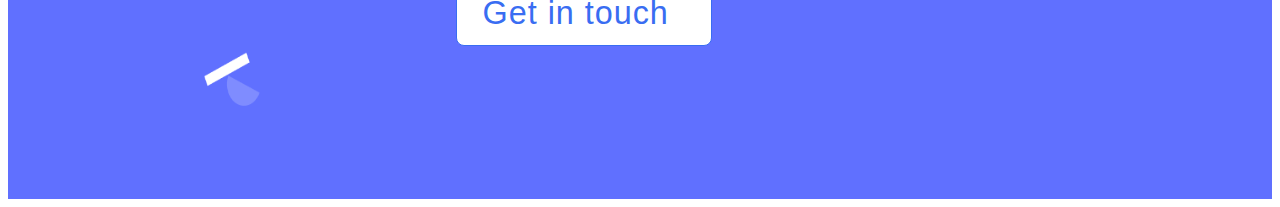
==== commit 47c39341: "Update index.html file" ====
--- a/index.html
+++ b/index.html
@@ -60,13 +60,13 @@
                     <div class="partow">
                         <h1 class="tonic">Multi-Post Stories</h1>
                         <ul class="cann">
-                            <li class="cann"><a class="canopy">FACEBOOK</a></li>
+                            <li class="cann"><a class="multi_canopy">FACEBOOK</a></li>
                             <li class="cann"><img class="counter" src="point.png"></li>
                             <li class="cann" ><a class="back" >Full Stack Dev</a></li>
                             <li class="cann"><img class="counter" src="point.png"></li>
                             <li class="cann" ><a class="num">215</a></li>
                         </ul>
-                        <p class="daily">Experimental content creation feature that allows users to add to an existing story over the course of a day without spamming their friends.</p>
+                        <p class="multi_daily">Experimental content creation feature that allows users to add to an existing story over the course of a day without spamming their friends.</p>
                         <div class="but">
                             <div class="buthtml"><a class="htmlbut">html</a></div>
                             <div class="rail"><a class="railbut" type="button">ruby on rails</a></div>
@@ -82,13 +82,13 @@
                     <div class="partow">
                         <h1 class="tonic">Facebook 360</h1>
                         <ul class="cann">
-                            <li class="cann"><a class="canopy">FACEBOOK</a></li>
+                            <li class="cann"><a class="multi_canopy">FACEBOOK</a></li>
                             <li class="cann"><img class="counter" src="point.png"></li>
                             <li class="cann" ><a class="back" >Full Stack Dev</a></li>
                             <li class="cann"><img class="counter" src="point.png"></li>
                             <li class="cann" ><a class="num">215</a></li>
                         </ul>
-                            <div class="tex"><p class="daily">Exploring the future of media in Facebook's first Virtual Reality app; a place to discover and enjoy 360 photos and videos on Gear VR.</p></div>
+                            <p class="multi_daily">Exploring the future of media in Facebook's first Virtual Reality app; a place to discover and enjoy 360 photos and videos on Gear VR.</p>
                             <div class="but">
                                 <div class="buthtml"><a class="htmlbut">html</a></div>
                                 <div class="rail"><a class="railbut" type="button">ruby on rails</a></div>
@@ -124,14 +124,14 @@
                     <div class="parttwo">
                         <h1 class="aboutmainheader">About Myself</h1>
                         <p class="aboutmainpara">Hello I’m a software developer! I can help you build a product , feature or website Look through some of my work and experience! If you like what you see and have a project you need coded, don’t hesitate to contact me.</p>
-                        <h1 class="let">LET’S CONNECT</h1>
-                        <div class="mainpagelink">
+                        <h1 class="about_let">LET’S CONNECT</h1>
+                        <div class="about_mainpagelink">
                             <ul class="can">
+                            <li class="can"><a href=""><img class="github" src="github.png" alt="github"></a></li>
+                            <li class="can"><a href=""><img class="in" src="in.png" alt="in"></a></li>
+                            <li class="can"><a href=""><img class="angellist" src="angellist.png" alt="angellist"></a></li>
                             <li class="can"><a href=""><img class="twitter" src="twitter.png" alt="twitter"></a></li>
-                            <li class="can"><a href=""><img class="in" src="in.png" alt="in"></a></li>
-                            <li class="can"><a href=""><img class="medium" src="medium.png" alt="medium"></a></li>
-                            <li class="can"><a href=""><img class="github" src="github.png" alt="github"></a></li>
-                            <li class="can"><a href=""><img class="angellist" src="angellist.png" alt="angellist"></a></li></ul></div>
+                            <li class="can"><a href=""><img class="medium" src="medium.png" alt="medium"></a></li></ul></div>
                             <button class="get">Get my resume</button>
                     </div>
                     <div class="parttwo">
@@ -168,4 +168,4 @@
 
         </footer>
     </body>
-</html>+</html>
--- a/styles.css
+++ b/styles.css
@@ -1,4 +1,5 @@
 @media only screen and (min-width: 768px) {
+  @import url('https://fonts.googleapis.com/css2?family=Poppins:ital,wght@0,200;0,400;0,500;0,600;0,900;1,500;1,600&display=swap');
   .body{
     background: #FFFFFF;
   }
@@ -80,8 +81,9 @@
     .page{
         display: grid;
         grid-template: 100% 100%;
-        background: #E5E5E5;
+        background: #f4f5f7;
         gap: 10vw;
+        overflow-x: hidden;
     }
     .mainpage{
         display: flex;
@@ -164,7 +166,7 @@
         flex-grow: 0;
         width: 50%;
         height: 1vw;
-        margin-left: 3.5vw;
+        margin-left: 2.25vw;
         }
     .card{
         box-sizing: border-box;
@@ -173,7 +175,7 @@
         align-items: center;
         padding: 16px;
         gap: 12px;
-        width: 95vw;
+        width: 90vw;
         height: 100%;
         background: #FFFFFF;
         border: 1px solid #DFE1E6;
@@ -181,8 +183,8 @@
         flex: none;
         order: 0;
         flex-grow: 0;
-        margin-left: 1vw;
-        margin-right: 1vw;
+        margin-left: 3.5vw;
+        margin-right: 5vw;
     }
         .partone{
             width: 50vw;
@@ -203,8 +205,8 @@
             font-family: 'Poppins', sans-serif;
             font-style: normal;
             font-weight: 700;
-            font-size: 5.208vw;
-            line-height: 5vw;
+            font-size: 4.208vw;
+            line-height: 4.5vw;
             color: #091E42;
             flex: none;
             order: 0;
@@ -239,7 +241,7 @@
             flex: none;
             order: 0;
             flex-grow: 0;
-            margin-left: -1vw;
+            margin-left: -2vw;
           }
           .back{
             width: 9.25vw;
@@ -407,8 +409,8 @@
             padding-left: 0.5vw;
           }
           .see{
-            width: 15.5vw;
-            height: 6vw;
+            width: 13.5vw;
+            height: 5vw;
             font-family: 'Poppins', sans-serif;
             font-style: normal;
             font-weight: 500;
@@ -426,8 +428,8 @@
             border: #396DF2 solid 2px;
             background-color: #FFFFFF;
             border-radius: 8px;
-            margin-left: 5vw;
-            margin-top: 2vw;
+            margin-left: 2.5vw;
+            margin-top: 3.75vw;
             cursor: pointer;
           }
           .see:hover{background-color: #396DF2; border:  #FFFFFF solid 2px;color:  #FFFFFF;}
@@ -447,10 +449,10 @@
             background-repeat: no-repeat;
         }
         .parttwo2{
-            width: 50vw;
+            width: 50%;
             height: 100%;
             background-image: url("Portfolio3.png");
-            background-size: 45vw 100%;
+            background-size: 40vw 100%;
             background-repeat: no-repeat;
         }
         .aboutpage{
@@ -464,12 +466,12 @@
         }
         .aboutmainheader{
             width: 85%;
-            height: 0.5vw;
+            max-height: 0.5vw;
             font-family: 'Poppins', sans-serif;
             font-style: normal;
             font-weight: 700;
             font-size: 2.5vw;
-            line-height: 3vw;
+            line-height: 2.5vw;
             display: flex;
             align-items: center;
             letter-spacing: 0.37px;
@@ -482,7 +484,7 @@
         }
         .aboutmainpara{
             width: 85%;
-            height: 7.5vw;
+            height: 6.5vw;
             font-family: 'Poppins', sans-serif;
             font-style: normal;
             font-weight: 400;
@@ -518,7 +520,7 @@
             cursor: pointer;
             margin-top: 2.5vw;
             margin-left: 10vw;
-            margin-bottom: 10vw;
+            margin-bottom: 15vw;
           }
           .get:hover{background-color: #396DF2; border:  #FFFFFF solid 2px;color:  #FFFFFF;}
           .get:active{background-color: #FFFFFF;color: #000000;border:  #FFFFFF solid 2px;}
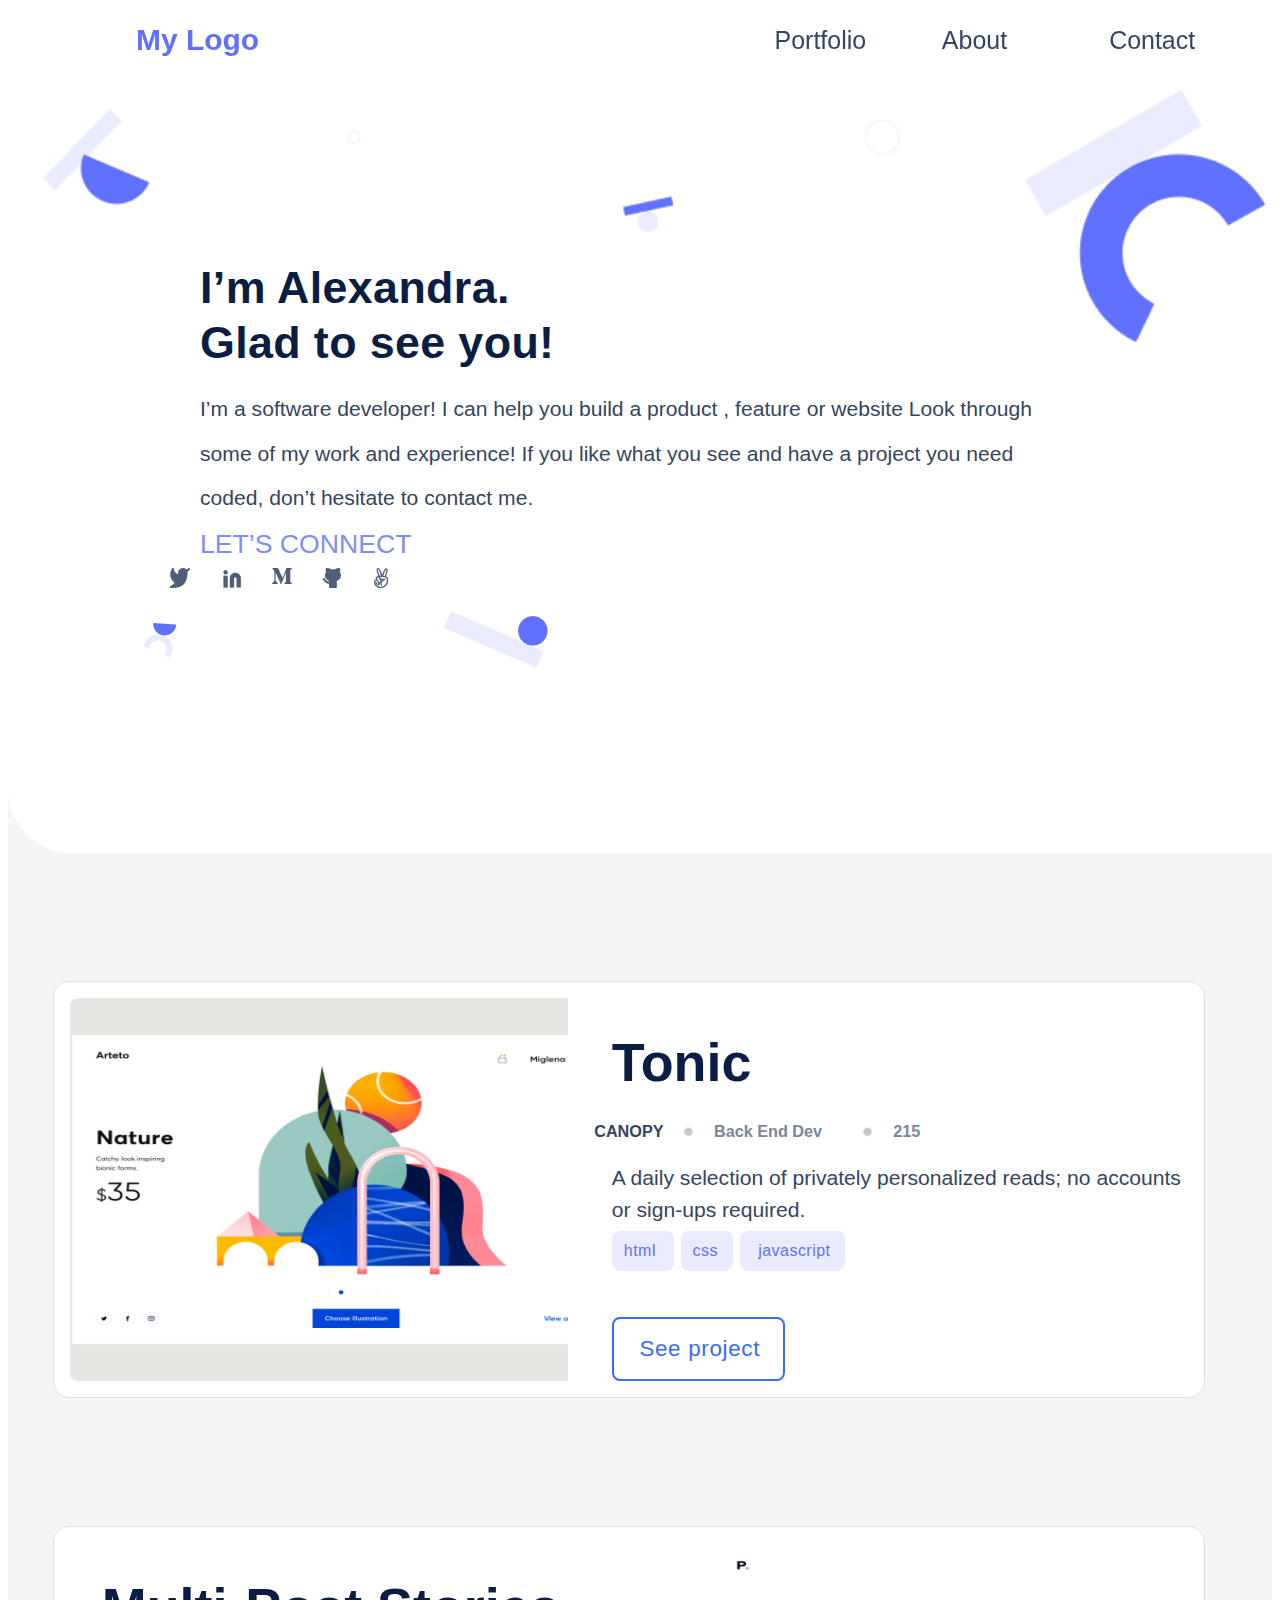
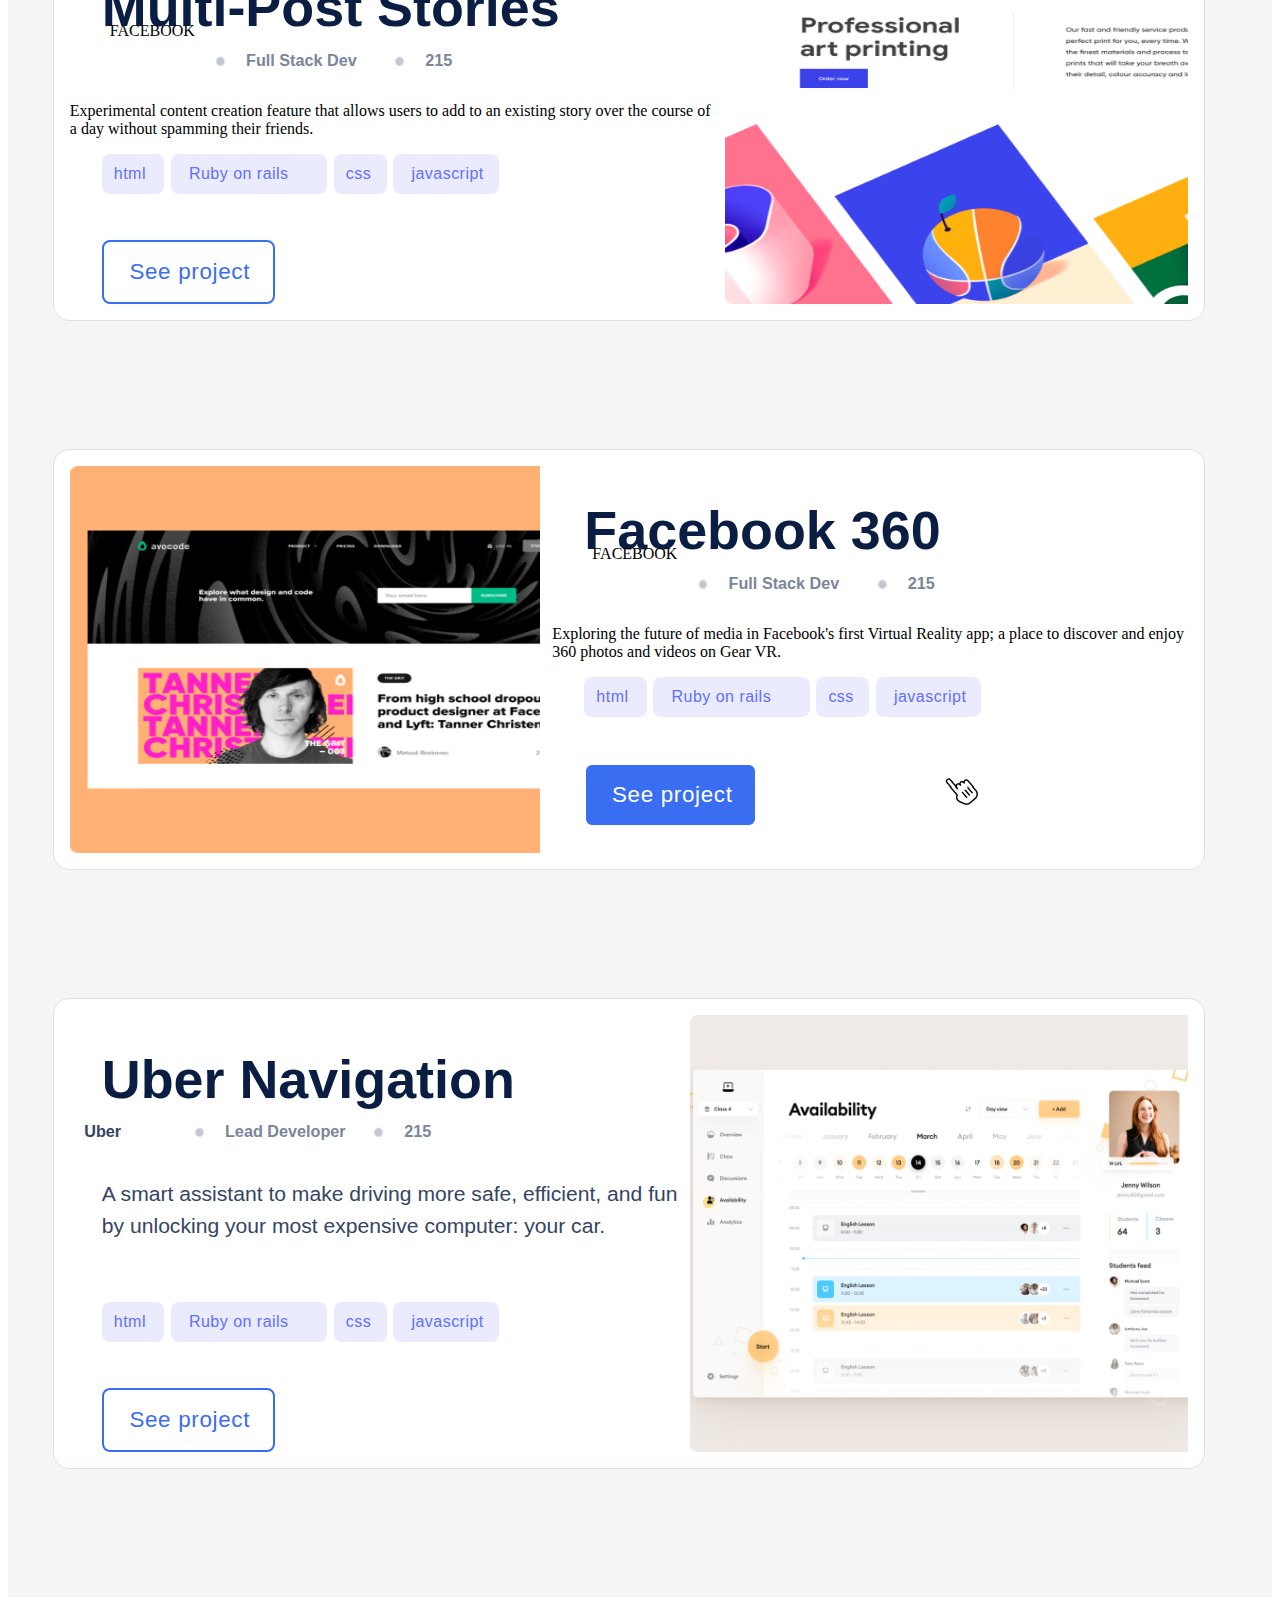
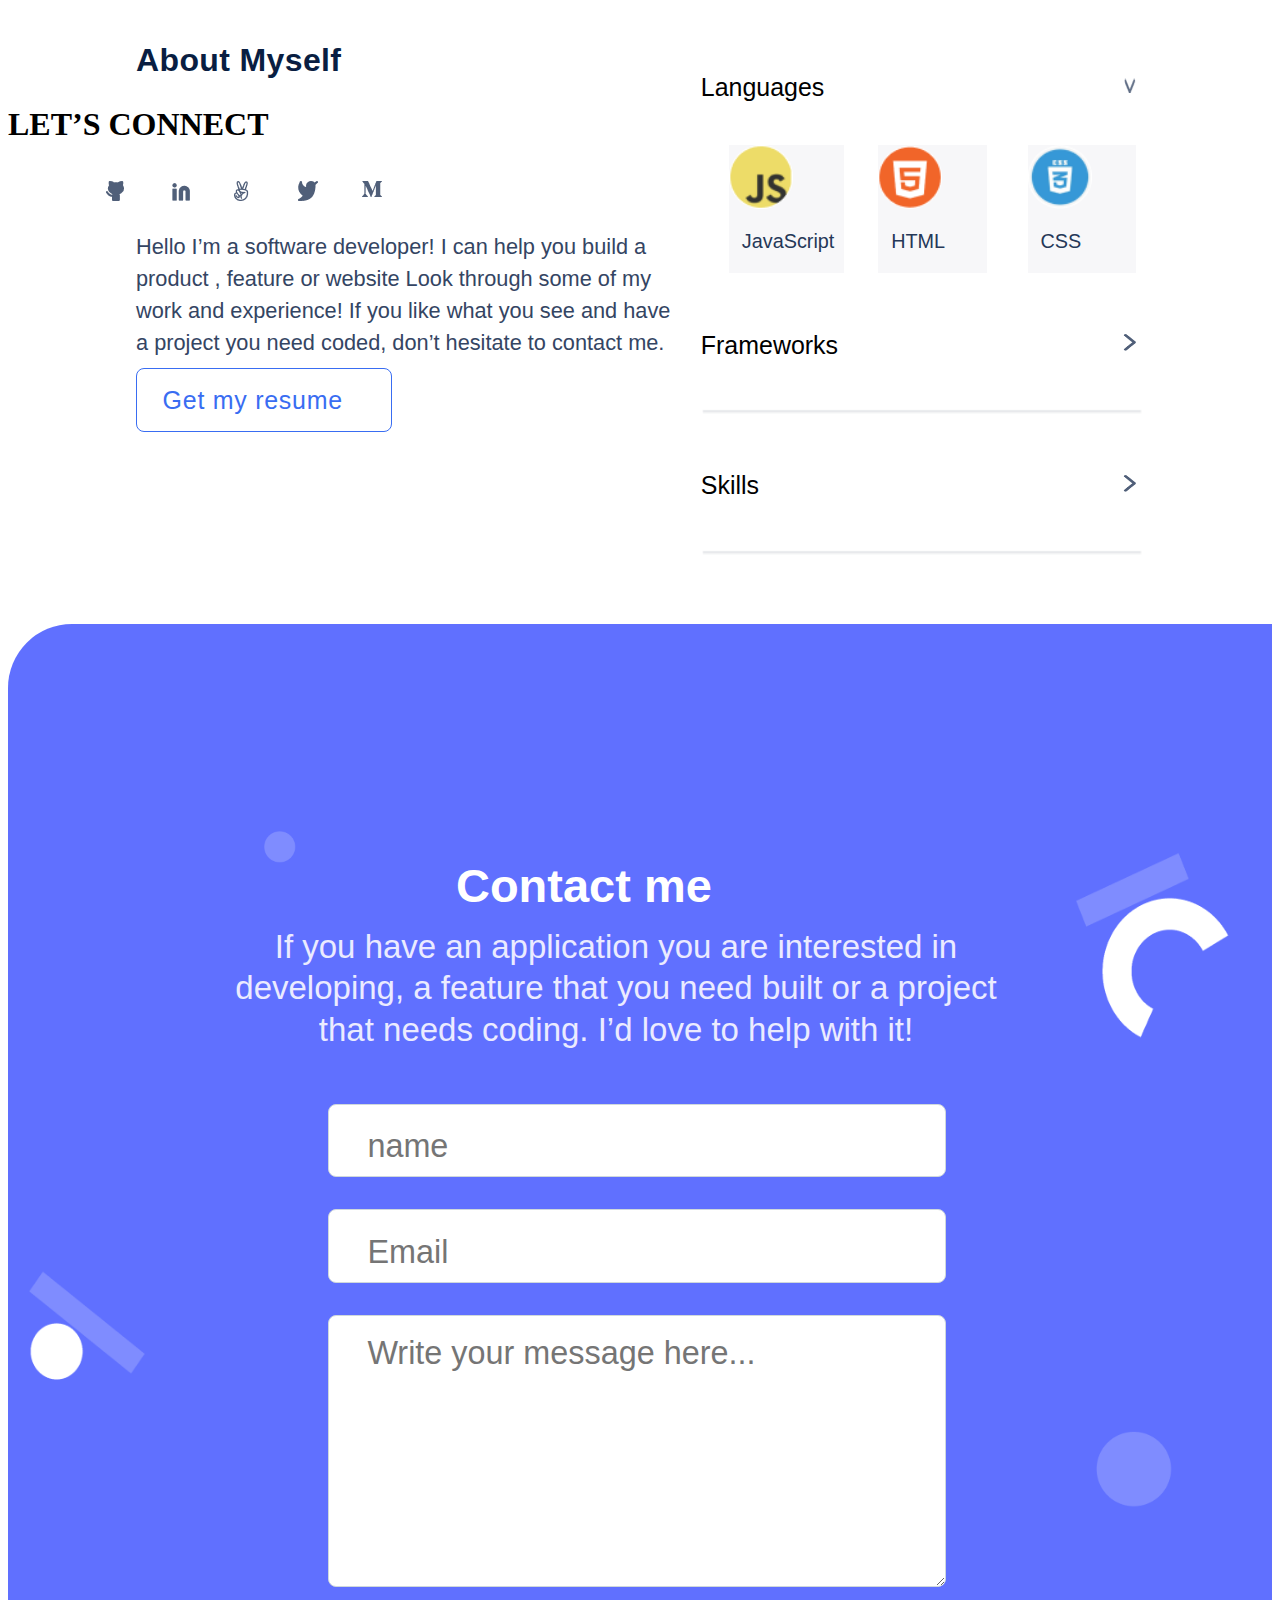
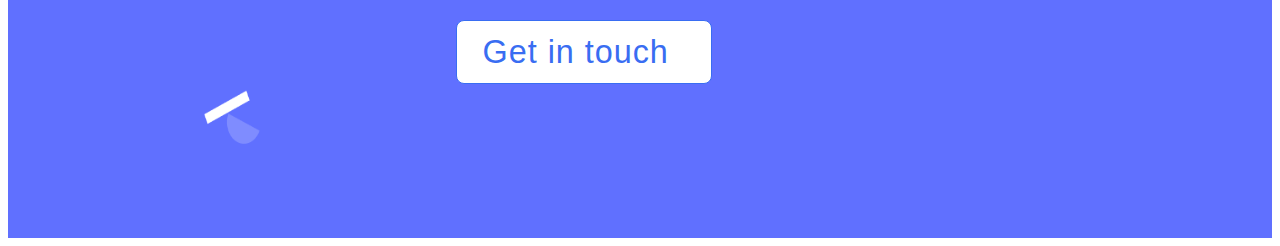
==== commit f238ac90: "Update index.html file" ====
--- a/index.html
+++ b/index.html
@@ -69,7 +69,7 @@
                         <p class="multi_daily">Experimental content creation feature that allows users to add to an existing story over the course of a day without spamming their friends.</p>
                         <div class="but">
                             <div class="buthtml"><a class="htmlbut">html</a></div>
-                            <div class="rail"><a class="railbut" type="button">ruby on rails</a></div>
+                            <div class="rail"><a class="railbut" type="button">Ruby on rails</a></div>
                             <div class="butcss"><a class="cssbut" type="button">css</a></div>
                             <div class="butjs"><a class="jsbut" type="button">javascript</a></div>
                         </div>
@@ -91,7 +91,7 @@
                             <p class="multi_daily">Exploring the future of media in Facebook's first Virtual Reality app; a place to discover and enjoy 360 photos and videos on Gear VR.</p>
                             <div class="but">
                                 <div class="buthtml"><a class="htmlbut">html</a></div>
-                                <div class="rail"><a class="railbut" type="button">ruby on rails</a></div>
+                                <div class="rail"><a class="railbut" type="button">Ruby on rails</a></div>
                                 <div class="butcss"><a class="cssbut" type="button">css</a></div>
                                 <div class="butjs"><a class="jsbut" type="button">javascript</a></div>
                             </div>
@@ -101,7 +101,6 @@
                 <article class="card">
                     <div class="partow">
                         <h1 class="tonic">Uber Navigation</h1>
-                        <div class="uber">
                         <ul class="cann">
                             <li class="cann"><a class="canopy">Uber</a></li>
                             <li class="cann"><img class="counter" src="point.png"></li>
@@ -109,10 +108,10 @@
                             <li class="cann"><img class="counter" src="point.png"></li>
                             <li class="cann" ><a class="num">215</a></li>
                         </ul>
-                        <p class="daily">A smart assistant to make driving more safe, efficient, and fun by unlocking your most expensive computer: your car.</p></div>
+                        <p class="daily">A smart assistant to make driving more safe, efficient, and fun by unlocking your most expensive computer: your car.</p>
                         <div class="but">
                             <div class="buthtml"><a class="htmlbut">html</a></div>
-                            <div class="rail"><a class="railbut" type="button">ruby on rails</a></div>
+                            <div class="rail"><a class="railbut" type="button">Ruby on rails</a></div>
                             <div class="butcss"><a class="cssbut" type="button">css</a></div>
                             <div class="butjs"><a class="jsbut" type="button">javascript</a></div>
                         </div>
@@ -165,7 +164,6 @@
             </section>
         </main>
         <footer>
-
         </footer>
     </body>
 </html>
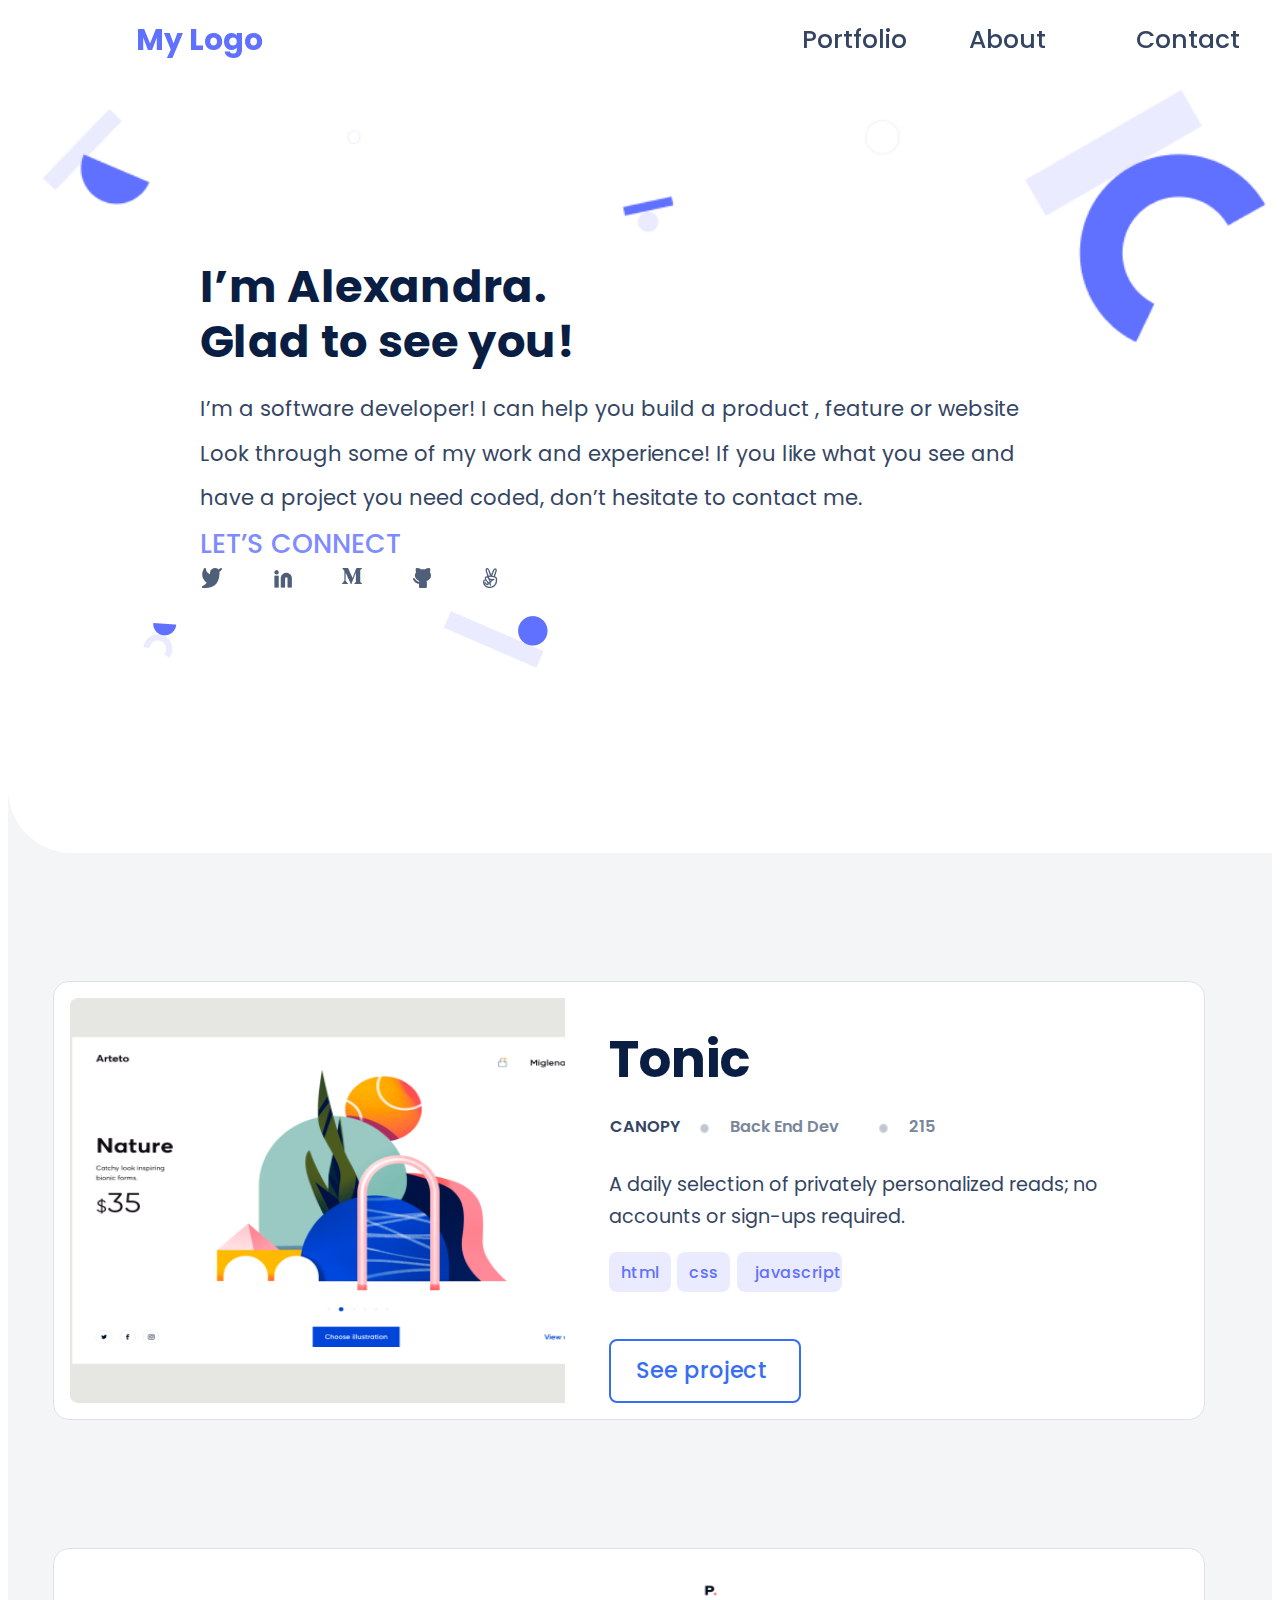
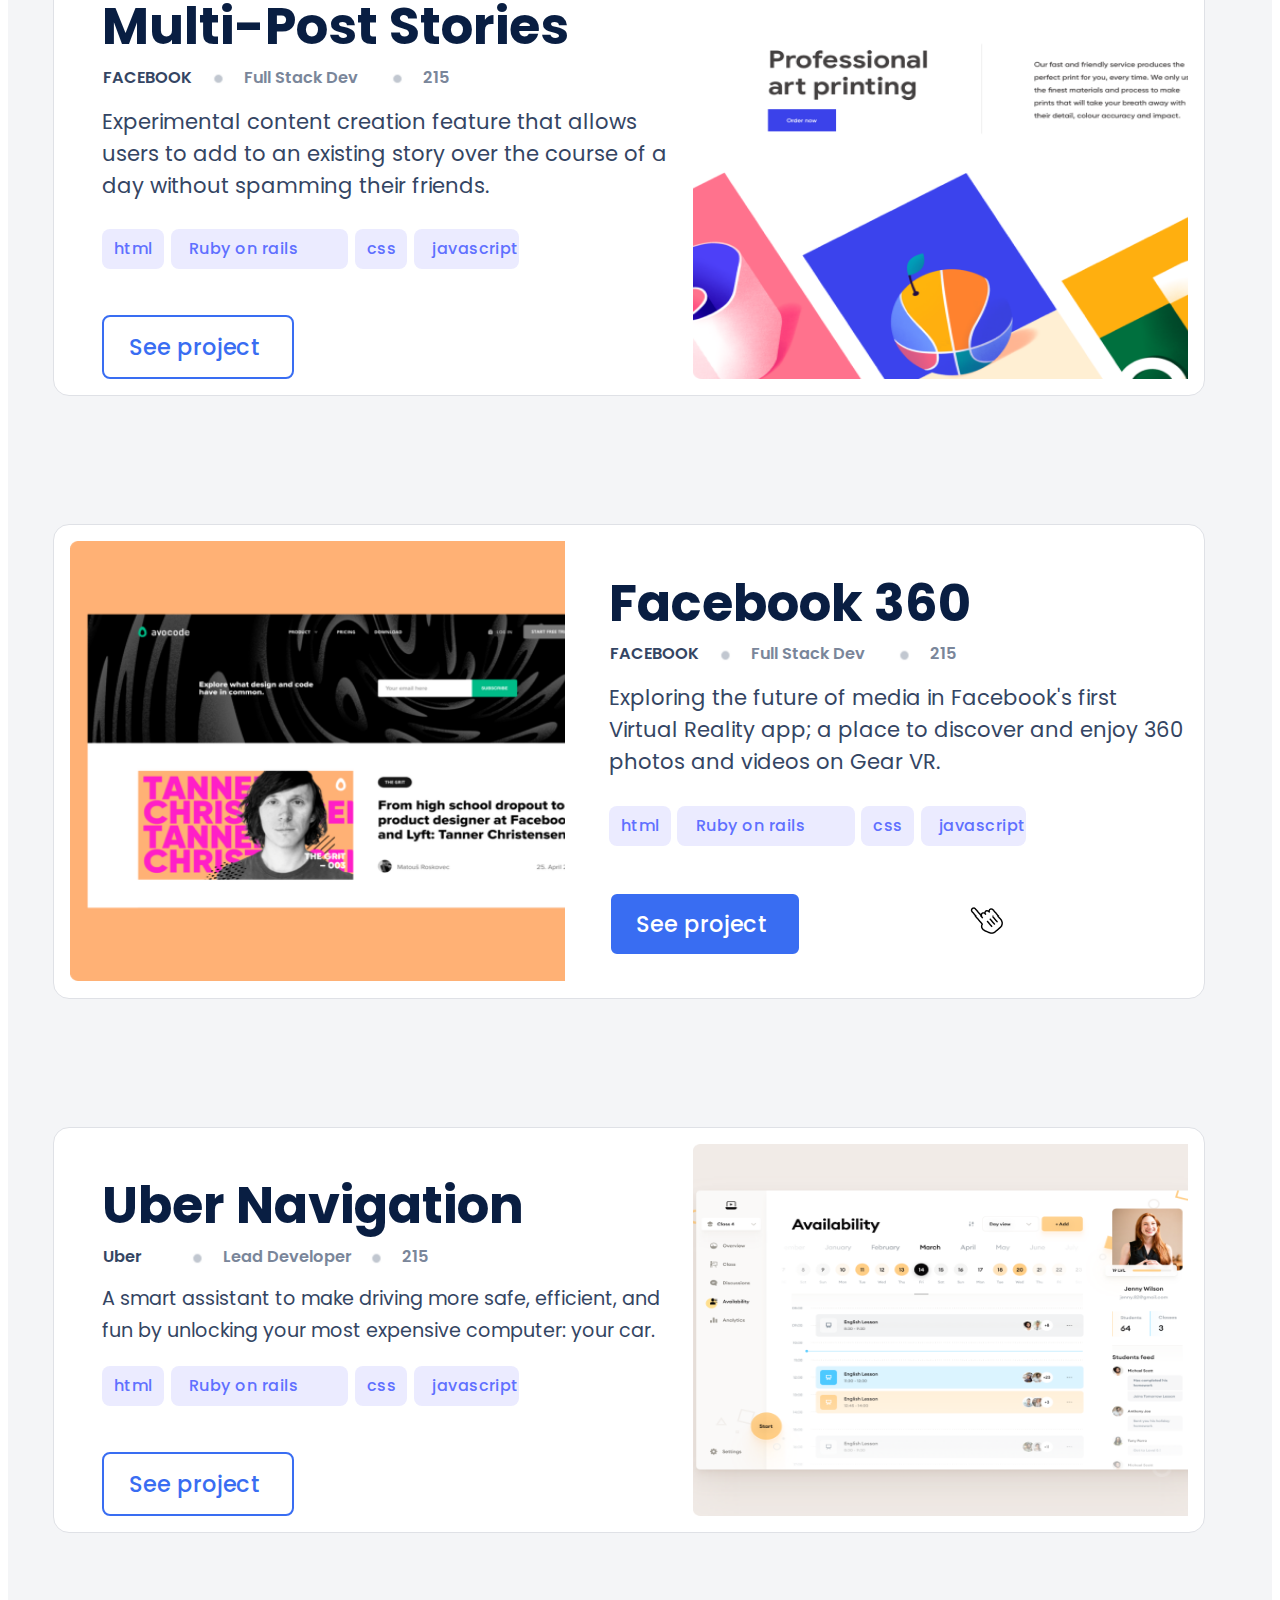
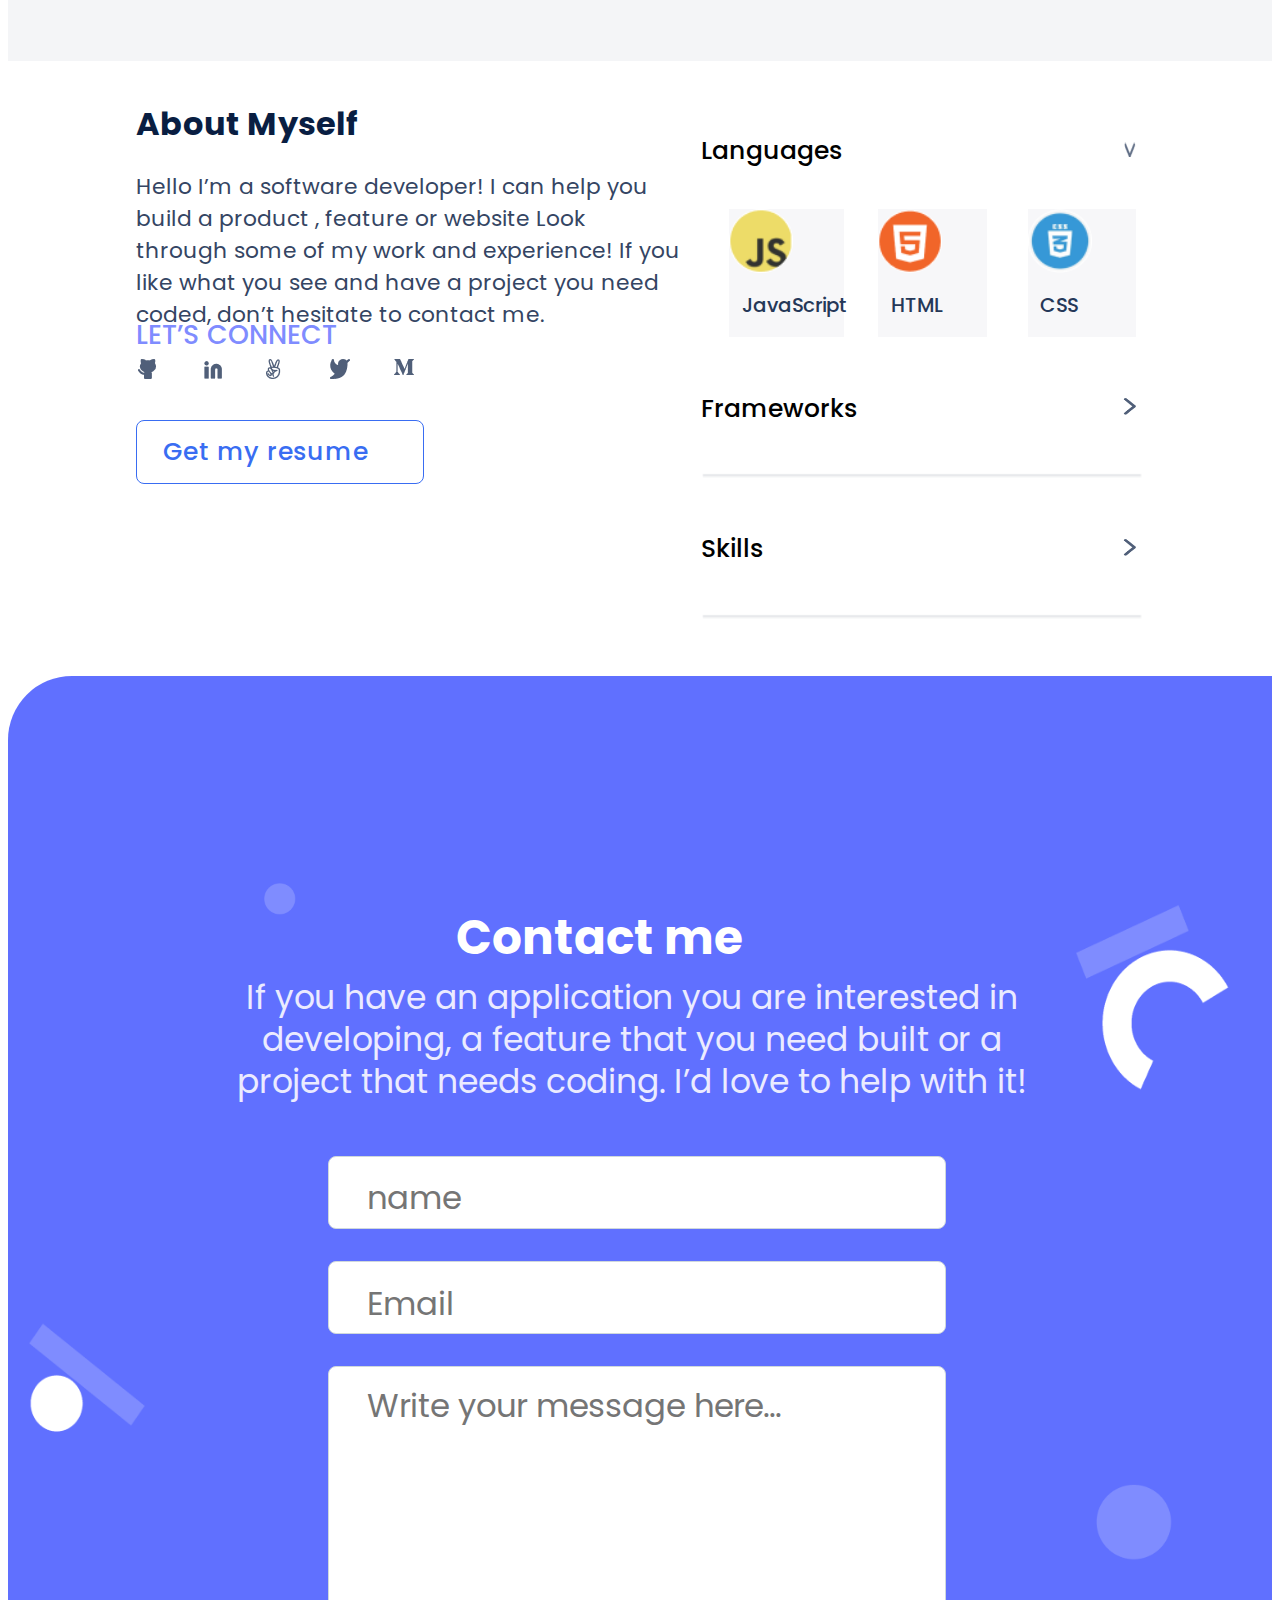
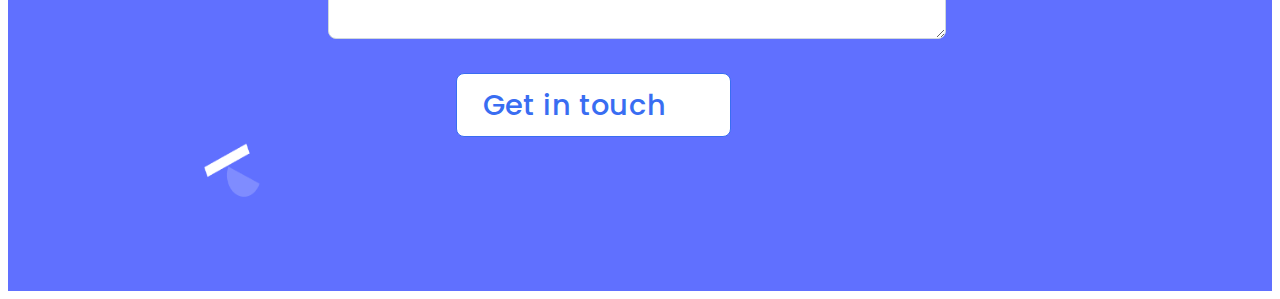
==== commit 01d45e09: "Update index.html file" ====
--- a/index.html
+++ b/index.html
@@ -6,7 +6,7 @@
         <meta name="viewport" content="width=device-width, initial-scale=1.0" />
         <link rel="stylesheet" type="text/css" href="styles.css" /> 
         <title>
-            Desktop Portfolio project!!!
+            Desktop Version Portfolio project!!!
         </title>
     </head>
     <body>
--- a/styles.css
+++ b/styles.css
@@ -1,3 +1,868 @@
+@import url('https://fonts.googleapis.com/css2?family=Poppins:ital,wght@0,200;0,400;0,500;0,600;0,900;1,500;1,600&display=swap');
+.body{
+  background: #FFFFFF;
+}
+.navigation{
+  width: 100vw;
+  display: flex;
+  flex-direction: row;
+  flex-wrap: nowrap;
+  position: fixed;
+}
+.mylogo{
+  width: 12vw;
+  height: 5vw;
+  font-family: 'Poppins', sans-serif;
+  font-style: normal;
+  font-weight: 700;
+  font-size: 2.34vw;
+  line-height: 5vw;
+  display: flex;
+  align-items: center;
+  text-align: center;
+  color: #6070FF;
+  flex: none;
+  order: 0;
+  flex-grow: 0;
+  padding-left: 10vw;
+}
+.portfolio{
+  width: 8.07vw;
+  height: 5vw;
+  font-family: 'Poppins', sans-serif;;
+  font-style: normal;
+  font-weight: 500;
+  font-size: 1.95vw;
+  line-height: 5vw;
+  display: flex;
+  align-items: center;
+  text-align: center;
+  color: #344563;
+  flex: none;
+  order: 0;
+  flex-grow: 0;
+  margin-left: 40vw;
+}
+.about{
+  width: 8.07vw;
+  height: 5vw;
+  font-family: 'Poppins', sans-serif;;
+  font-style: normal;
+  font-weight: 500;
+  font-size: 1.95vw;
+  line-height: 5vw;
+  display: flex;
+  align-items: center;
+  text-align: center;
+  color: #344563;
+  flex: none;
+  order: 0;
+  flex-grow: 0;
+  margin-left: 5vw;
+}
+.contact{
+  width: 8.07vw;
+  height: 5vw;
+  font-family: 'Poppins', sans-serif;
+  font-style: normal;
+  font-weight: 500;
+  font-size: 1.95vw;
+  line-height: 5vw;
+  display: flex;
+  align-items: center;
+  text-align: center;
+  color: #344563;
+  flex: none;
+  order: 0;
+  flex-grow: 0;
+  margin-left: 5vw;
+}
+.page{
+  display: grid;
+  grid-template: 100% 100%;
+  background: #f4f5f7;
+  gap: 10vw;
+  overflow-x: hidden;
+}
+.mainpage{
+  display: flex;
+  flex-direction: column;
+  width: 100%;
+  height: 100%;
+  background: white;
+  border-bottom-left-radius: 64px;
+  background-image: url("topback.png");
+  background-size: 99vw 25vw;
+  background-repeat: no-repeat;
+  background-position: 0.5vw 2vw;
+}
+.mainheader{
+  width: 30%;
+  height: 3.25vw;
+  font-family: 'Poppins', sans-serif;
+  font-style: normal;
+  font-weight: 700;
+  font-size: 3.5vw;
+  line-height: 4.25vw;
+  display: flex;
+  align-items: center;
+  letter-spacing: 0.37px;
+  color: #091E42;
+  flex: none;
+  order: 0;
+  flex-grow: 0;
+  padding-left: 15vw;
+  padding-top: 20vw;
+}
+.mainpara{
+  width: 68%;
+  height: 7.5vw;
+  font-family: 'Poppins', sans-serif;
+  font-style: normal;
+  font-weight: 400;
+  font-size: 1.65vw;
+  line-height: 3.5vw;
+  color: #344563;
+  flex: none;
+  order: 1;
+  flex-grow: 0;
+  padding-left: 15vw;
+}
+.let{
+  width: 50%;
+  font-family: 'Poppins', sans-serif;
+  font-style: normal;
+  font-weight: 500;
+  font-size: 2.08vw;
+  line-height: 2.08vw;
+  color: #7F8CFF;
+  flex: none;
+  order: 1;
+  flex-grow: 0;
+  padding-left: 15vw;
+}
+.mainpagelink{
+  width: 100%;
+  display: flex;
+  flex-direction: row;
+  flex-wrap: nowrap;
+  order: 2;
+  flex-grow: 0;
+  margin-left: 5vw;
+}
+.bottom{
+  width: 68vw;
+  height: 20vw;
+  margin-left: 10vw;
+  background-image: url("bottoback.png");
+  background-size: 68vw 15v;
+  background-repeat: no-repeat;
+  order: 2;
+  flex-grow: 0;
+}
+.can{
+  display: flex;
+  flex-grow: 0;
+  width: 50%;
+  height: 1vw;
+}
+.card{
+  box-sizing: border-box;
+  display: flex;
+  flex-direction: row;
+  align-items: center;
+  padding: 16px;
+  gap: 12px;
+  width: 90vw;
+  height: 100%;
+  background: #FFFFFF;
+  border: 1px solid #DFE1E6;
+  border-radius: 16px;
+  flex: none;
+  order: 0;
+  flex-grow: 0;
+  margin-left: 3.5vw;
+  margin-right: 5vw;
+}
+.partone{
+  width: 50vw;
+  height: 100%;
+  background-image: url("Portfolio.png");
+  background-size: 45vw 100%;
+  background-repeat: no-repeat;
+}
+.parttwo{
+  display: flex;
+  flex-direction: column;
+  width: 50vw;
+  height: 100%;
+}
+.tonic{
+  width: 45.25vw;
+  height: 0.5vw;
+  font-family: 'Poppins', sans-serif;
+  font-style: normal;
+  font-weight: 700;
+  font-size: 4vw;
+  line-height: 4.25vw;
+  color: #091E42;
+  flex: none;
+  order: 0;
+  flex-grow: 0;
+  margin-left: 2.5vw;
+}
+.cann{
+  display: flex;
+  flex-grow: 0;
+  width: 10vw;
+  height: 3.5vw;
+}
+.counter{
+  width: 1vw;
+  height: 1vw;
+  flex: none;
+  order: 3;
+  flex-grow: 0;
+  margin-left: 1.5vw;
+  margin-right: 1.5vw;
+  padding-top: 2.5vw;
+}
+.canopy{
+  width: 5.36vw;
+  height: 6vw;
+  font-family: 'Poppins', sans-serif;
+  font-style: normal;
+  font-weight: 600;
+  font-size: 1.267vw;
+  line-height: 6vw;
+  color: #344563;
+  flex: none;
+  order: 0;
+  flex-grow: 0;
+  margin-left: -0.5vw;
+}
+.back{
+  width: 9.75vw;
+  height: 3vw;
+  font-family: 'Poppins', sans-serif;
+  font-style: normal;
+  font-weight: 600;
+  font-size: 1.267vw;
+  line-height: 6vw;
+  color: #7A869A;
+  flex: none;
+  order: 0;
+  flex-grow: 0;
+}
+.num{
+  width: 3vw;
+  height: 6vw;
+  font-family: 'Poppins', sans-serif;
+  font-style: normal;
+  font-weight: 600;
+  font-size: 1.267vw;
+  line-height: 6vw;
+  color: #7A869A;
+  flex: none;
+  order: 0;
+  flex-grow: 0;
+}
+.daily{
+  width: 45vw;
+  height: 6vw;
+  font-family: 'Poppins', sans-serif;
+  font-style: normal;
+  font-weight: 400;
+  font-size: 1.5vw;
+  line-height: 2.5vw;
+  color: #344563;
+  flex: none;
+  order: 0;
+  flex-grow: 0;
+  margin-left: 2.5vw;
+}
+.but{
+  display: flex;
+  flex-direction: row;
+  width: 15vw;
+  height: 3vw;
+  gap:0.5vw;
+  order: 1;
+  flex-grow: 0;
+  margin-left: 0.5vw;
+}
+.buthtml{
+  display: flex;
+  flex-direction: row;
+  align-items: center;
+  padding: 4px 12px;
+  width: 20%;
+  height: 2.5vw;
+  background: #EBEBFF;
+  border-radius: 8px;
+  flex: none;
+  order: 0;
+  flex-grow: 0;
+  margin-left: 2vw;
+}
+.htmlbut{
+  width: 15%;
+  height: 4vw;
+  font-family: 'Poppins', sans-serif;
+  font-style: normal;
+  font-weight: 500;
+  font-size: 1.25vw;
+  line-height: 4vw;
+  letter-spacing: 0.03em;
+  color: #6070FF;
+  flex: none;
+  order: 0;
+  flex-grow: 0;
+  border: none;
+}
+.butcss{
+  display: flex;
+  flex-direction: row;
+  align-items: center;
+  padding: 4px 12px;
+  width: 15%;
+  height: 2.5vw;
+  background: #EBEBFF;
+  border-radius: 8px;
+  flex: none;
+  order: 2;
+  flex-grow: 0;
+}
+.cssbut{
+  width: 15%;
+  height: 4vw;
+  font-family: 'Poppins', sans-serif;
+  font-style: normal;
+  font-weight: 500;
+  font-size: 1.25vw;
+  line-height: 4vw;
+  letter-spacing: 0.03em;
+  color: #6070FF;
+  flex: none;
+  order: 0;
+  flex-grow: 0;
+  border: none;
+}
+.butjs{
+  display: flex;
+  flex-direction: row;
+  align-items: center;
+  padding: 4px 12px;
+  width: 42.5%;
+  height: 2.5vw;
+  background: #EBEBFF;
+  border-radius: 8px;
+  flex: none;
+  order: 3;
+  flex-grow: 0;
+}
+.jsbut{
+  width: 25%;
+  height: 4vw;
+  font-family: 'Poppins', sans-serif;
+  font-style: normal;
+  font-weight: 500;
+  font-size: 1.25vw;
+  line-height: 4vw;
+  letter-spacing: 0.03em;
+  color: #6070FF;
+  flex: none;
+  order: 0;
+  flex-grow: 0;
+  border: none;
+  padding-left: 0.5vw;
+}
+.rail{
+  display: flex;
+  flex-direction: row;
+  align-items: center;
+  padding: 4px 8px;
+  width: 75%;
+  height: 2.5vw;
+  background: #EBEBFF;
+  border-radius: 8px;
+  flex: none;
+  order: 1;
+  flex-grow: 0;
+}
+.railbut{
+  width: 75%;
+  height: 4vw;
+  font-family: 'Poppins', sans-serif;
+  font-style: normal;
+  font-weight: 500;
+  font-size: 1.15vw;
+  line-height: 4vw;
+  letter-spacing: 0.03em;
+  color: #6070FF;
+  flex: none;
+  order: 0;
+  flex-grow: 0;
+  border: none;
+  padding-left: 0.5vw;
+}
+.see{
+  width: 15vw;
+  height: 5vw;
+  font-family: 'Poppins', sans-serif;
+  font-style: normal;
+  font-weight: 500;
+  font-size: 1.75vw;
+  line-height: 8vw;
+  display: flex;
+  align-items: center;
+  text-align: center;
+  padding-left: 2vw;
+  letter-spacing: 0.03em;
+  color: #396DF2;
+  flex: none;
+  order: 3;
+  flex-grow: 0;
+  border: #396DF2 solid 2px;
+  background-color: #FFFFFF;
+  border-radius: 8px;
+  margin-left: 2.5vw;
+  margin-top: 3.75vw;
+  cursor: pointer;
+}
+.see:hover{background-color: #396DF2; border:  #FFFFFF solid 2px;color:  #FFFFFF;}
+.see:active{background-color: #FFFFFF;color: #000000;border:  #FFFFFF solid 2px;}
+.partone11{
+  width: 50vw;
+  height: 100%;
+  background-image: url("Portfolio2.png");
+  background-size: 45vw 100%;
+  background-repeat: no-repeat;
+}
+.parttwo1{
+  width: 50vw;
+  height: 100%;
+  background-image: url("Portfolio1.png");
+  background-size: 45vw 100%;
+  background-repeat: no-repeat;
+}
+.parttwo2{
+  width: 50%;
+  height: 100%;
+  background-image: url("Portfolio3.png");
+  background-size: 40vw 100%;
+  background-repeat: no-repeat;
+}
+.aboutpage{
+  display: flex;
+  flex-direction: row;
+  flex-wrap: nowrap;
+  width: 100vw;
+  height: 100%;
+  background: white;
+  border-bottom-right-radius: 120px;
+}
+.aboutmainheader{
+  width: 85%;
+  max-height: 0.5vw;
+  font-family: 'Poppins', sans-serif;
+  font-style: normal;
+  font-weight: 700;
+  font-size: 2.5vw;
+  line-height: 2.5vw;
+  display: flex;
+  align-items: center;
+  letter-spacing: 0.37px;
+  color: #091E42;
+  flex: none;
+  order: 0;
+  flex-grow: 0;
+  padding-left: 10vw;
+  padding-top: 3vw;
+}
+.aboutmainpara{
+  width: 85%;
+  height: 8vw;
+  font-family: 'Poppins', sans-serif;
+  font-style: normal;
+  font-weight: 400;
+  font-size: 1.70vw;
+  line-height: 2.5vw;
+  color: #344563;
+  flex: none;
+  order: 1;
+  flex-grow: 0;
+  padding-left: 10vw;
+}
+.get{
+  width: 45%;
+  height: 5vw;
+  font-family: 'Poppins', sans-serif;
+  font-style: normal;
+  font-weight: 500;
+  font-size: 1.95vw;
+  line-height: 5vw;
+  display: flex;
+  align-items: center;
+  text-align: center;
+  letter-spacing: 0.03em;
+  color: #396DF2;
+  flex: none;
+  order: 2;
+  flex-grow: 0;
+  border: #396DF2 solid 1.5px;
+  background-color: white;
+  border-radius: 8px;
+  margin-left: 3vw;
+  padding: 1vw 2vw 1vw 2vw;
+  cursor: pointer;
+  margin-top: 2.5vw;
+  margin-left: 10vw;
+  margin-bottom: 15vw;
+}
+.get:hover{background-color: #396DF2; border:  #FFFFFF solid 2px;color:  #FFFFFF;}
+.get:active{background-color: #FFFFFF;color: #000000;border:  #FFFFFF solid 2px;}
+.lang{
+  width:95%;
+  height: 3vw;
+  font-family: 'Poppins', sans-serif;
+  font-style: normal;
+  font-weight: 500;
+  font-size: 1.95vw;
+  line-height: 3vw;
+  display: flex;
+  align-items: center;
+  color: #000000;
+  margin-left: 1vw;
+  padding-top: 1vw;
+}
+.vec{
+  width: 3%;
+  height: 1.5vw;
+  padding-top: 1.5vw;
+}
+.vec-1{
+  width: 3%;
+  height: 1.5vw;
+  padding-top: 1.5vw;
+}
+.ic{
+  width: 50%;
+  display: flex;
+  flex-direction: row;
+  flex-wrap: nowrap;
+  margin-top: 1.5vw;
+}
+.down{
+  display: flex;
+  flex-direction: column;
+  width: 100%;
+  margin-top: 1.5vw;
+}
+.jsfile{
+  width: 100%;
+  height: 15vw;
+  background: #F7F7F9;
+  border-radius: 8px;
+  flex: none;
+  order: 0;
+  flex-grow: 0;
+  display: flex;
+  flex-direction: row;
+  flex-wrap: nowrap;
+}
+.js{
+  width: 8vw;
+  height: 5vw;
+  font-family: 'Poppins', sans-serif;
+  font-style: normal;
+  font-weight: 500;
+  font-size: 1.55vw;
+  line-height: 5vw;
+  display: flex;
+  align-items: center;
+  color: #253858;
+  padding-top:  5vw;
+  padding-left: 1vw;
+  background: url("js.png");
+  background-size: 5vw 5vw;
+  background-repeat: no-repeat;
+  border: 1px solid #FFFFFF;
+  background-color:#F7F7F9;
+}
+.html5{
+  width: 7.5vw;
+  height: 5vw;
+  font-family: 'Poppins', sans-serif;
+  font-style: normal;
+  font-weight: 500;
+  font-size: 1.55vw;
+  line-height: 5vw;
+  display: flex;
+  align-items: center;
+  color: #253858;
+  padding-top:  5vw;
+  padding-left: 1vw;
+  background: url("html5.png");
+  background-size: 5vw 5vw;
+  background-repeat: no-repeat;
+  border: 1px solid #FFFFFF;
+  background-color:#F7F7F9;
+}
+.css3{
+  width: 7.5vw;
+  height: 5vw;
+  font-family: 'Poppins', sans-serif;
+  font-style: normal;
+  font-weight: 500;
+  font-size: 1.55vw;
+  line-height: 5vw;
+  display: flex;
+  align-items: center;
+  color: #253858;
+  padding-top:  5vw;
+  padding-left: 1vw;
+  background: url("css3.png");
+  background-size: 5vw 5vw;
+  background-repeat: no-repeat;
+  border: 1px solid #FFFFFF;
+  background-color:#F7F7F9;
+}
+.line{
+  width: 100%;
+  height: 1vw;
+  margin-left: 1vw;
+  margin-right: 1vw;
+  border: #DFE1E6;
+}
+.contactp{
+  width: 100vw;
+  height: 100%;
+  background: #6070FF;
+  border-top-left-radius: 64px;
+  display: flex;
+  flex-direction: column;
+  background-image: url("circlebottom.png");
+  background-size: 2.5vw 2.5vw;
+  background-position-x: 20vw;
+  background-position-y: 17.5%;
+  background-repeat: no-repeat;
+  align-content: center;
+}
+.contact-me{
+  width: 50vw;
+  height: 1vw;
+  font-family: 'Poppins', sans-serif;
+  font-style: normal;
+  font-weight: 700;
+  font-size: 3.67vw;
+  line-height: 5vw;
+  display: flex;
+  align-items: center;
+  text-align: center;
+  color: #FFFFFF;
+  margin-left: 35vw;
+  padding-top: 17.5vw;
+}
+.topback{
+  width: 100vw;
+  height: 35vw;
+  background-image: url("upperback.png");
+  background-size: 12.5vw 15vw;
+  background-position-x: 83vw;
+  background-position-y: 15vw;
+  background-repeat: no-repeat;
+}
+.back{
+  width: 100vw;
+  height: 100%;
+  background-image: url("back.png");
+  background-size: 10vw 10vw;
+  background-position-x: 1vw;
+  background-position-y: 50vw;
+  background-repeat: no-repeat;
+}
+.contact-page{
+  width: 62.5vw;
+  margin-left: 15vw;
+  font-family: 'Poppins', sans-serif;
+  font-style: normal;
+  font-weight: 400;
+  font-size: 2.579vw;
+  line-height: 3.25vw;
+  text-align: center;
+  color: #EBEBFF;
+  padding-left: 2.5vw;
+  padding-right: 2.5vw;
+}
+.bottomback{
+  width: 95vw;
+  background-image: url("circlebottom.png");
+  background-size: 6vw 6vw;
+  background-position-x: 70vw;
+  background-position-y: 65%;
+  background-repeat: no-repeat;
+  margin-left: 15vw;
+  margin-right: 10vw;
+}
+#name{ 
+  width: 45vw;
+  height: 4.5vw;
+  font-family: 'Poppins', sans-serif;
+  font-style: normal;
+  font-weight: 400;
+  font-size: 2.53vw;
+  line-height: 5vw;
+  display: flex;
+  align-items: center;
+  color: #172B4D;
+  margin-left: 10vw;
+  background: #FFFFFF;
+  border: 1px solid #CFD8DC;
+  border-radius: 8px;
+  padding-left: 3vw;
+  padding-top: 1vw;
+}
+#email{
+  width: 45vw;
+  height: 4.5vw;
+  font-family: 'Poppins', sans-serif;
+  font-style: normal;
+  font-weight: 400;
+  font-size: 2.53vw;
+  line-height: 5vw;
+  display: flex;
+  align-items: center;
+  color: #172B4D;
+  margin-left: 10vw;
+  background: #FFFFFF;
+  border: 1px solid #CFD8DC;
+  border-radius: 8px;
+  padding-left: 3vw;
+  padding-top: 1vw;
+  margin-top: 2.5vw;
+}
+#message{
+  width: 45vw;
+  height: 20vw;
+  font-family: 'Poppins', sans-serif;
+  font-style: normal;
+  font-weight: 400;
+  font-size: 2.53vw;
+  line-height: 4vw;
+  color: #B3BAC5;
+  margin-left: 10vw;
+  background: #FFFFFF;
+  border: 1px solid #CFD8DC;
+  border-radius: 8px;
+  padding-left: 3vw;
+  padding-top: 1vw;
+  margin-top: 2.5vw;
+}
+.touch{
+  width: 21.5vw;
+  height: 5vw;
+  font-family: 'Poppins', sans-serif;
+  font-style: normal;
+  font-weight: 500;
+  font-size: 2.25vw;
+  line-height: 3.5vw;
+  display: flex;
+  align-items: center;
+  text-align: center;
+  letter-spacing: 0.03em;
+  color: #396DF2;
+  flex: none;
+  order: 0;
+  flex-grow: 0;
+  border: #396DF2 solid 1.5px;
+  background-color: white;
+  border-radius: 8px;
+  padding: 1vw 2vw 1vw 2vw;
+  cursor: pointer;
+  margin-left: 20vw;
+}
+.touch:hover{background-color: #396DF2; border:  #FFFFFF solid 2px;color:  #FFFFFF;}
+.touch:active{background-color: #FFFFFF;color: #000000;border:  #FFFFFF solid 2px;}
+.foot{
+  width: 100vw;
+  height: 10vw;
+  margin-left: 15vw;
+  margin-bottom: 2vw;
+  background-image: url("contactfoot.png");
+  background-size: 5vw 5vw;
+  background-repeat: no-repeat;
+}
+.info{
+  display: flex;
+  flex-direction: column;
+  width: 100vw;
+  background: #FFFFFF;
+}
+.about_let{
+  width: 50%;
+  height: 1vw;
+  font-family: 'Poppins', sans-serif;
+  font-style: normal;
+  font-weight: 500;
+  font-size: 2.08vw;
+  line-height: 3.5vw;
+  color: #7F8CFF;
+  flex: none;
+  order: 1;
+  flex-grow: 0;
+  padding-left: 10vw;
+}
+.about_mainpagelink{
+  width: 150%;
+  display: flex;
+  flex-direction: row;
+  flex-wrap: nowrap;
+  order: 2;
+  flex-grow: 0;
+  margin-left: 1vw;
+}
+.multi_daily{
+  width: 45vw;
+  height: 8vw;
+  font-family: 'Poppins', sans-serif;
+  font-style: normal;
+  font-weight: 400;
+  font-size: 1.65vw;
+  line-height: 2.5vw;
+  color: #344563;
+  flex: none;
+  order: 0;
+  flex-grow: 0;
+  margin-left: 2.5vw;
+}
+.multi_canopy{
+  width: 7vw;
+  height: 6vw;
+  font-family: 'Poppins', sans-serif;
+  font-style: normal;
+  font-weight: 600;
+  font-size: 1.267vw;
+  line-height: 6vw;
+  color: #344563;
+  flex: none;
+  order: 0;
+  flex-grow: 0;
+  margin-left: -0.5vw;
+}
+[class="hover"]
+{
+  .seehover{
+    width: 40vw;
+    height: 10vw;
+    background-image: url("curser.png");
+    background-position-x: 30vw;
+    background-repeat: no-repeat;
+  }
+  .see{
+    background-color: #396DF2; border:  #FFFFFF solid 2px;color:  #FFFFFF;
+  }
+}
 @media only screen and (min-width: 768px) {
   @import url('https://fonts.googleapis.com/css2?family=Poppins:ital,wght@0,200;0,400;0,500;0,600;0,900;1,500;1,600&display=swap');
   .body{
@@ -11,7 +876,7 @@
         position: fixed;
     }
     .mylogo{
-        width: 9.89vw;
+        width: 12vw;
         height: 5vw;
         font-family: 'Poppins', sans-serif;
         font-style: normal;
@@ -141,15 +1006,16 @@
         flex: none;
         order: 1;
         flex-grow: 0;
-        padding-left: 10vw;
+        padding-left: 15vw;
     }
     .mainpagelink{
-        width: 40vw;
+        width: 55%;
         display: flex;
         flex-direction: row;
         flex-wrap: nowrap;
         order: 2;
         flex-grow: 0;
+        margin-left: 12vw;
     }
     .bottom{
       width: 68vw;
@@ -166,7 +1032,6 @@
         flex-grow: 0;
         width: 50%;
         height: 1vw;
-        margin-left: 2.25vw;
         }
     .card{
         box-sizing: border-box;
@@ -200,13 +1065,13 @@
             height: 100%;
         }
         .tonic{
-            width: 45vw;
+            width: 45.25vw;
             height: 0.5vw;
             font-family: 'Poppins', sans-serif;
             font-style: normal;
             font-weight: 700;
-            font-size: 4.208vw;
-            line-height: 4.5vw;
+            font-size: 4vw;
+            line-height: 4.25vw;
             color: #091E42;
             flex: none;
             order: 0;
@@ -217,7 +1082,7 @@
             display: flex;
             flex-grow: 0;
             width: 10vw;
-            height: 2.5vw;
+            height: 3.5vw;
             }
         .counter{
             width: 1vw;
@@ -241,10 +1106,10 @@
             flex: none;
             order: 0;
             flex-grow: 0;
-            margin-left: -2vw;
+            margin-left: -0.5vw;
           }
           .back{
-            width: 9.25vw;
+            width: 9.75vw;
             height: 3vw;
             font-family: 'Poppins', sans-serif;
             font-style: normal;
@@ -271,11 +1136,11 @@
           }
           .daily{
             width: 45vw;
-            height: 3.75vw;
+            height: 5vw;
             font-family: 'Poppins', sans-serif;
             font-style: normal;
             font-weight: 400;
-            font-size: 1.65vw;
+            font-size: 1.5vw;
             line-height: 2.5vw;
             color: #344563;
             flex: none;
@@ -384,7 +1249,7 @@
             flex-direction: row;
             align-items: center;
             padding: 4px 12px;
-            width: 69.2%;
+            width: 80%;
             height: 2.5vw;
             background: #EBEBFF;
             border-radius: 8px;
@@ -409,7 +1274,7 @@
             padding-left: 0.5vw;
           }
           .see{
-            width: 13.5vw;
+            width: 15vw;
             height: 5vw;
             font-family: 'Poppins', sans-serif;
             font-style: normal;
@@ -484,7 +1349,7 @@
         }
         .aboutmainpara{
             width: 85%;
-            height: 6.5vw;
+            height: 8vw;
             font-family: 'Poppins', sans-serif;
             font-style: normal;
             font-weight: 400;
@@ -497,7 +1362,7 @@
             padding-left: 10vw;
         }
         .get{
-            width: 40%;
+            width: 45%;
             height: 5vw;
             font-family: 'Poppins', sans-serif;
             font-style: normal;
@@ -687,7 +1552,7 @@
               background-repeat: no-repeat;
             }
             .contact-page{
-              width: 60vw;
+              width: 62.5vw;
               margin-left: 15vw;
               font-family: 'Poppins', sans-serif;
               font-style: normal;
@@ -764,12 +1629,12 @@
               margin-top: 2.5vw;
             }
             .touch{
-              width: 20vw;
+              width: 21.5vw;
               height: 5vw;
               font-family: 'Poppins', sans-serif;
               font-style: normal;
               font-weight: 500;
-              font-size: 2.53vw;
+              font-size: 2.25vw;
               line-height: 3.5vw;
               display: flex;
               align-items: center;
@@ -804,50 +1669,57 @@
               width: 100vw;
               background: #FFFFFF;
             }
-            [class="mainpage"]
-            {
-              .let{
-                padding-left: 15vw;
-              }
-              .mainpagelink
-              {
-                padding-left: 5vw;
-              }
-
-            }
-            [class="partow"]
-            {
-              .daily{
-                height: 8vw;
-              }
-              .canopy{
-                width: 7vw;
-                height: 5vw;
-              }
-              .cann{
-                height: 5vw;
-              }
-            }
-            [class="tex"]
-            {
-              .daily{
-                font-size: 1.5vw;
-                width: 42.5vw;
-                height: 8vw;
-              }
-            }
-            [class="uber"]
-            {
-              .back{
-                width: 10vw;
-              }
-              .canopy{
-                width: 3.5vw;
-              }
-              .daily{
-                height: 5vw;
-              }
-            }
+            .about_let{
+              width: 50%;
+              height: 1vw;
+              font-family: 'Poppins', sans-serif;
+              font-style: normal;
+              font-weight: 500;
+              font-size: 2.08vw;
+              line-height: 3.5vw;
+              color: #7F8CFF;
+              flex: none;
+              order: 1;
+              flex-grow: 0;
+              padding-left: 10vw;
+          }
+          .about_mainpagelink{
+            width: 100%;
+            display: flex;
+            flex-direction: row;
+            flex-wrap: nowrap;
+            order: 2;
+            flex-grow: 0;
+            margin-left: 7vw;
+        }
+        .multi_daily{
+          width: 45vw;
+          height: 8vw;
+          font-family: 'Poppins', sans-serif;
+          font-style: normal;
+          font-weight: 400;
+          font-size: 1.65vw;
+          line-height: 2.5vw;
+          color: #344563;
+          flex: none;
+          order: 0;
+          flex-grow: 0;
+          margin-left: 2.5vw;
+        }
+        .multi_canopy{
+          width: 7vw;
+          height: 6vw;
+          font-family: 'Poppins', sans-serif;
+          font-style: normal;
+          font-weight: 600;
+          font-size: 1.267vw;
+          line-height: 6vw;
+          color: #344563;
+          flex: none;
+          order: 0;
+          flex-grow: 0;
+          margin-left: -0.5vw;
+        }
             [class="hover"]
             {
               .seehover{
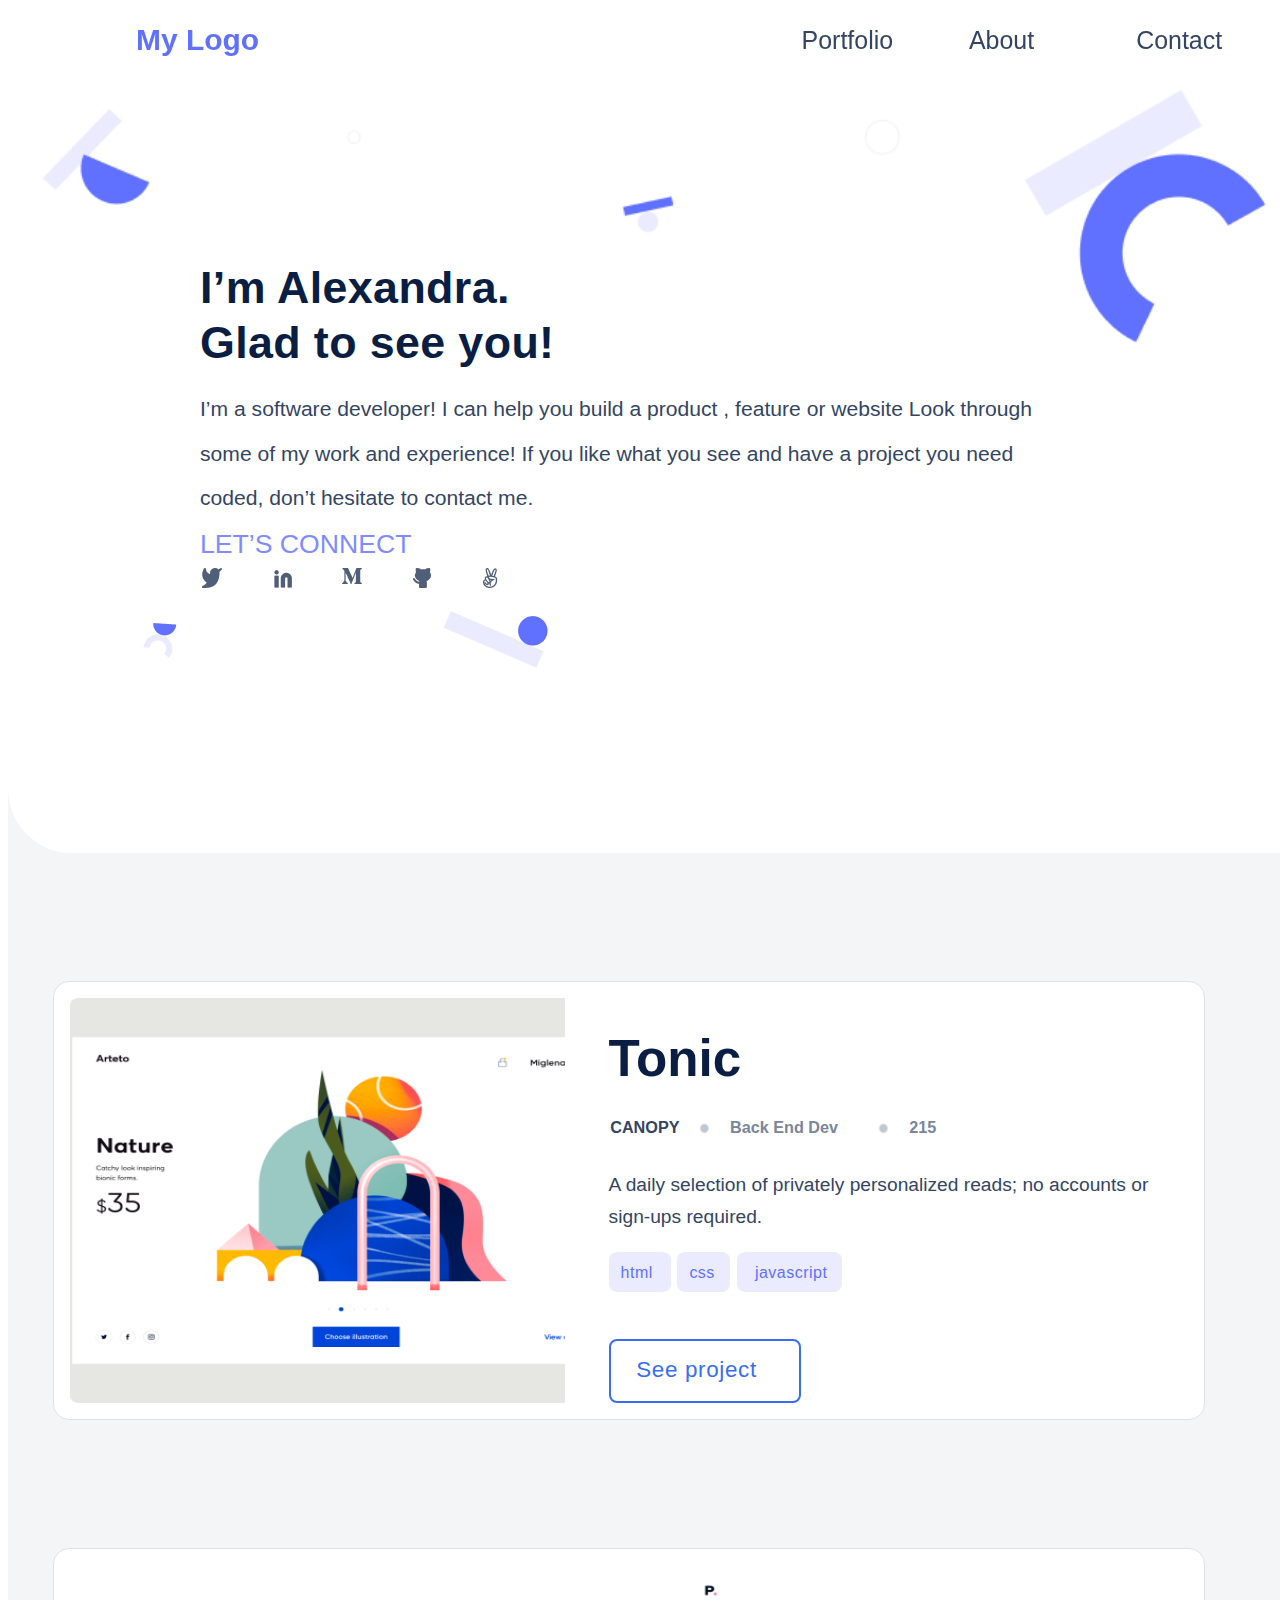
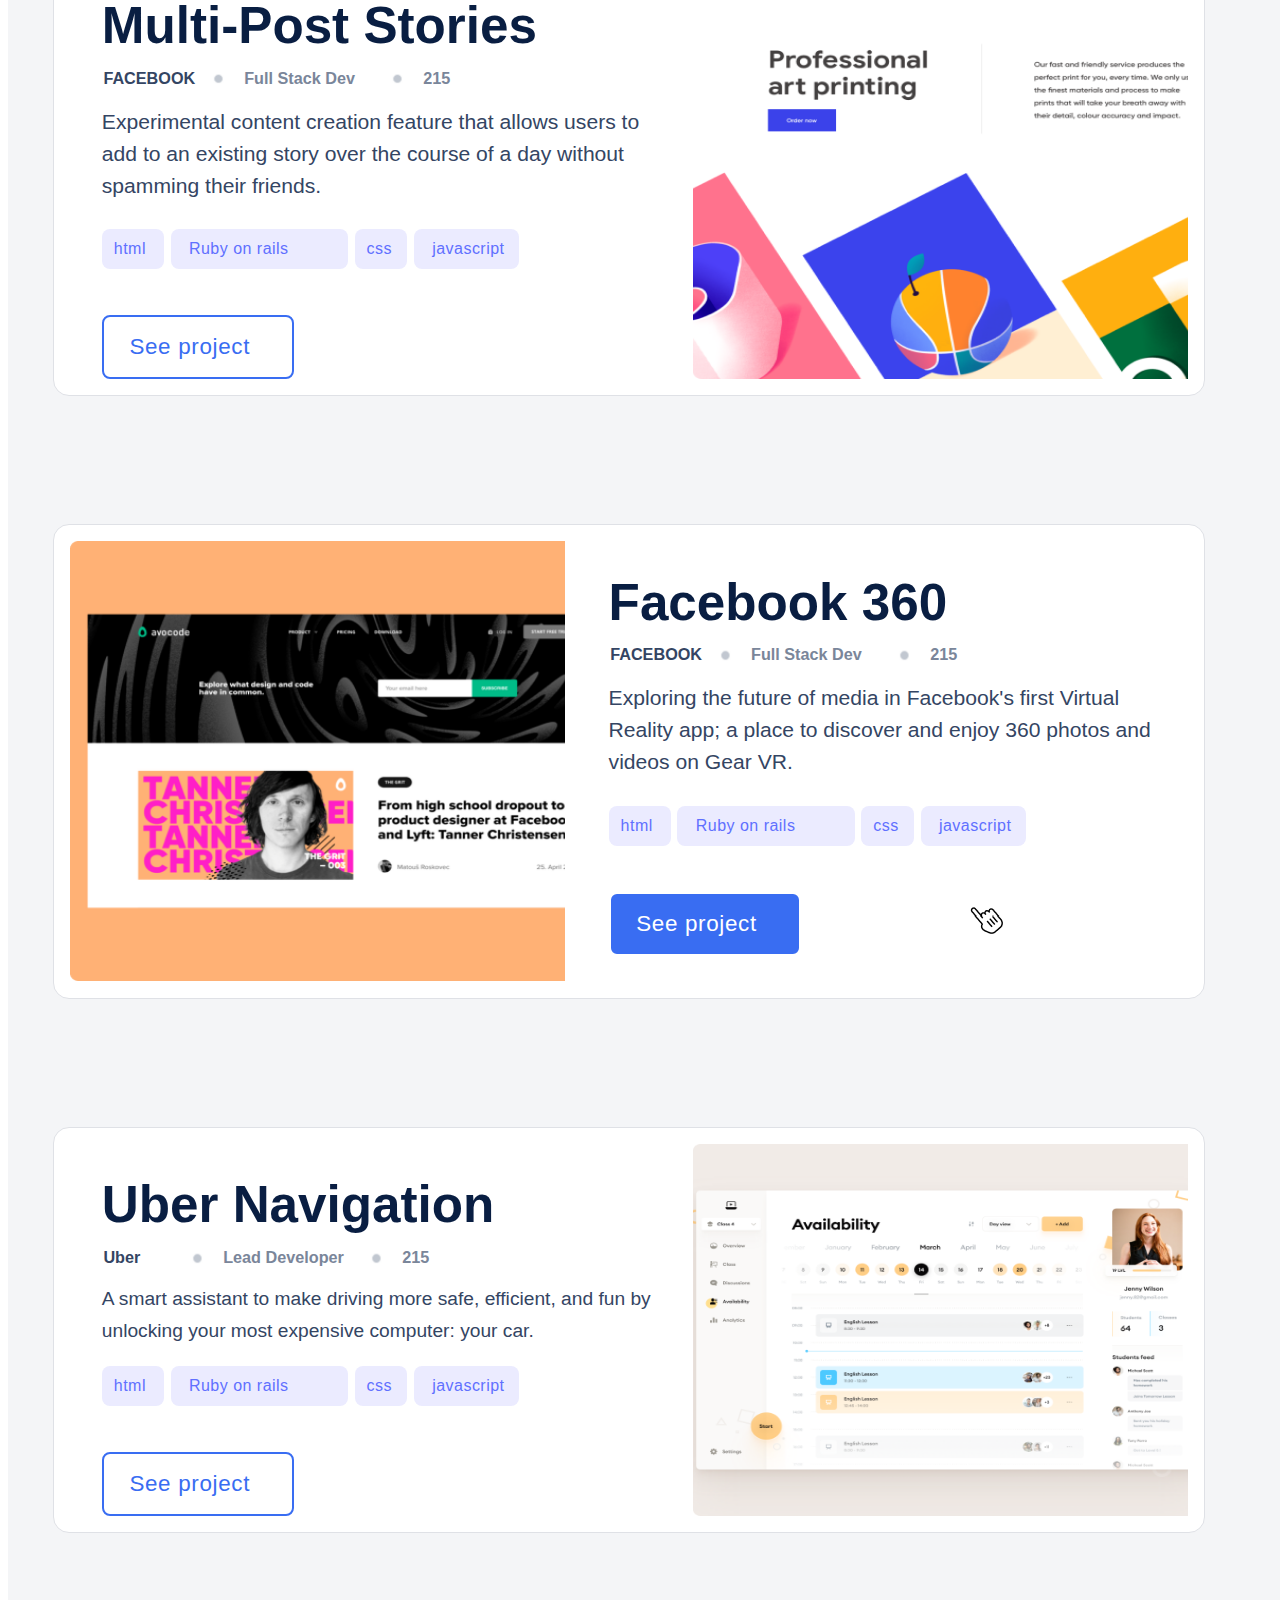
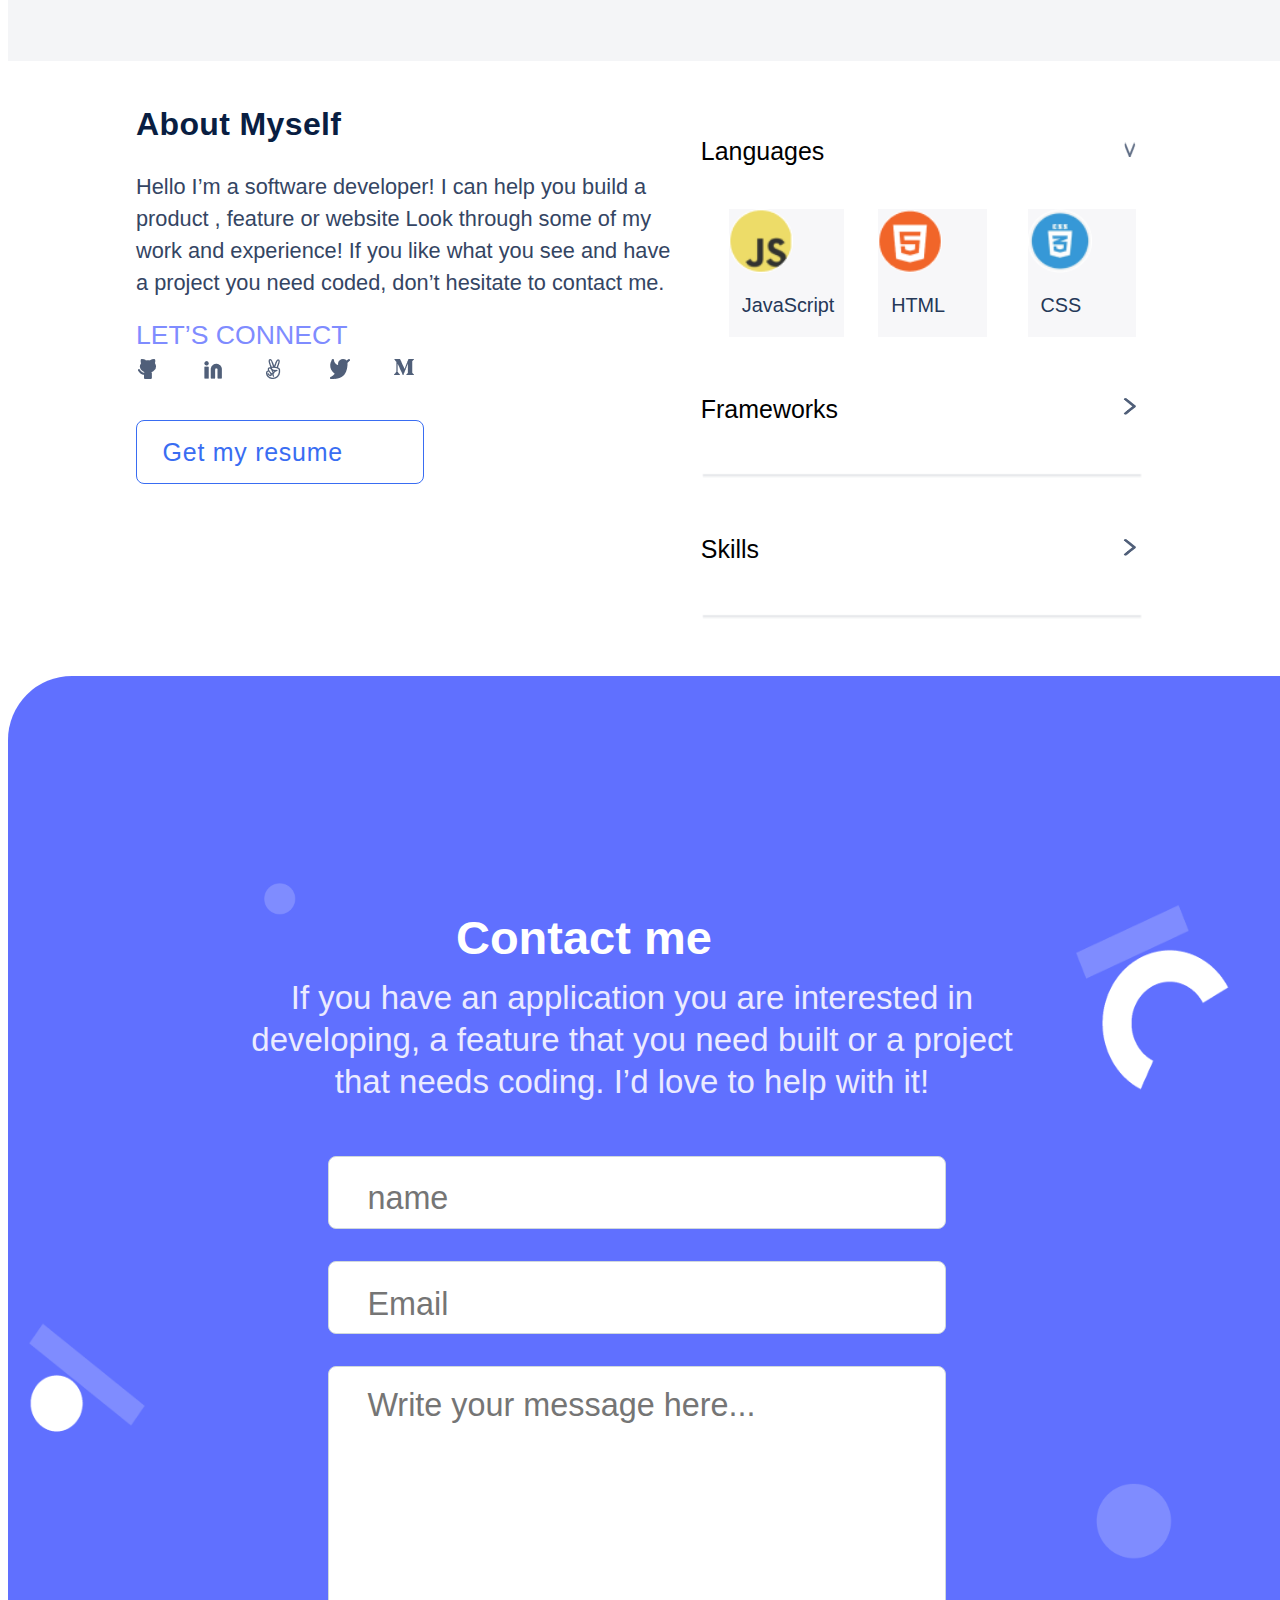
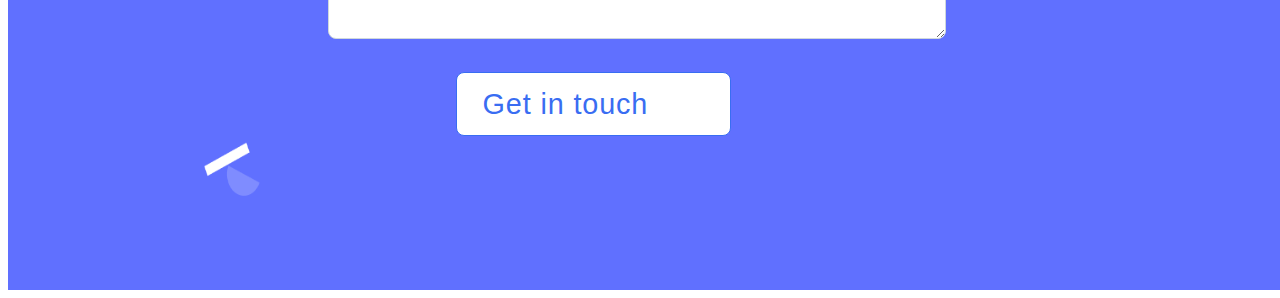
==== commit d61ed6df: "Add files Update" ====
--- a/index.html
+++ b/index.html
@@ -6,7 +6,7 @@
         <meta name="viewport" content="width=device-width, initial-scale=1.0" />
         <link rel="stylesheet" type="text/css" href="styles.css" /> 
         <title>
-            Desktop Version Portfolio project!!!
+            Desktop Portfolio project!!!
         </title>
     </head>
     <body>
@@ -17,6 +17,7 @@
                 <a class="about">About</a>
                 <a class="contact">Contact</a>
             </nav>
+            <nav class="mnavgation"><a class="mlogo">My Logo </a><img class="mmenu"src="menu.png" alt="menu"></nav>   
         </header>
         <main>
             <section class="page">
@@ -57,7 +58,7 @@
                     </div>
                 </article>
                 <article class="card">
-                    <div class="partow">
+                    <div class="parttow">
                         <h1 class="tonic">Multi-Post Stories</h1>
                         <ul class="cann">
                             <li class="cann"><a class="multi_canopy">FACEBOOK</a></li>
@@ -79,7 +80,7 @@
                 </article>
                 <article class="card">
                     <div class="partone11"></div>
-                    <div class="partow">
+                    <div class="parttow">
                         <h1 class="tonic">Facebook 360</h1>
                         <ul class="cann">
                             <li class="cann"><a class="multi_canopy">FACEBOOK</a></li>
@@ -162,8 +163,194 @@
                         <div class="foot"></div></div>
                 </article></article>
             </section>
+            <section class="mobile">
+                <section class="mmain-page">
+                    <div class="mmain-background"> <h1 class="mfeyisa"> I’m Alexandra.
+                        Glad to see 
+                        you!</h1></div><br>
+                    <div class="mmain-page">
+                    <p class="mpara">I’m a software developer! I can help you 
+                        build a product, feature or website 
+                        Look through some of my work and 
+                        experience! If you like what you see and 
+                        have a project you need coded, don’t 
+                        hesitate to contact me.</p></div>
+                    <div class="mmain-page"><b class="mlet">LET’S CONNECT </b></div>
+                    <div class="mmain-page">
+                    <ul class="mcan">
+                    <li class="mcan"><a href=""><img class="twitter" src="twitter.png" alt="twitter"></a></li>
+                    <li class="mcan"><a href=""><img class="in" src="in.png" alt="in"></a></li>
+                    <li class="mcan"><a href=""><img class="medium" src="medium.png" alt="medium"></a></li>
+                    <li class="mcan"><a href=""><img class="github" src="github.png" alt="github"></a></li>
+                    <li class="mcan"><a href=""><img class="angellist" src="angellist.png" alt="angellist"></a></li></ul></div>
+                    <div class="mmain-page"><img class="mbottom" src="bottom.png"></div></div>
+                    <div class="micon-1"></div></section>
+                <section class="mproject-section-page">
+                <article class="mcard">
+                    <div class="mprojects-section">
+                    <div class="mprojects-section">
+                        <img class="mPortfolio" src="Portfolio2.png" alt="Feyisa">
+                    </div>
+                    <div class="mprojects-section">
+                        <h1 class="mtonic">Tonic</h1>
+                    </div>
+                    <div class="mprojects-section" >
+                    <ul class="mcan">
+                        <li class="mcan"><a class="mcanopy">CANOPY</a></li>
+                        <li class="mcan"><img class="mcounter" src="point.png"></li>
+                        <li class="mcan" ><a class="mback" >Back End Dev</a></li>
+                        <li class="mcan"><img class="mcounter" src="point.png"></li>
+                        <li class="mcan" ><a class="mnum">215</a></li>
+                    </ul>
+                </div>
+                    <div class="mprojects-section"><p class="mdaily">A daily selection of privately 
+                        personalized reads; no accounts or 
+                        sign-ups required.</p>
+                    </div>
+                    <div class="mprojects-section">
+                        <div class="mbut">
+                            <div class="mbuthtml"><a class="mhtmlbut">HTML</a></div>
+                            <div class="mbutcss"><a class="mcssbut" type="button">CSS</a></div>
+                            <div class="mbutjs"><a class="mjsbut" type="button">JavaScript</a></div>
+                        </div></div>
+                    <button class="msee">See project</button>
+                    </article>
+                <article class="mcard">
+                    <div class="mprojects-section">
+                    <div class="mprojects-section">
+                        <img class="mPortfolio" src="Portfolio3.png" alt="Feyisa">
+                    </div>
+                    <div class="mprojects-section">
+                        <h1 class="mtonic">Multi-Post
+                            Stories</h1>
+                    </div>
+                    <div class="mprojects-section" >
+                    <ul class="mcan">
+                        <li class="mcan"><a class="canopy">CANOPY</a></li>
+                        <li class="mcan"><img class="mcounter" src="point.png"></li>
+                        <li class="mcan" ><a class="mback" >Back End Dev</a></li>
+                        <li class="mcan"><img class="mcounter" src="point.png"></li>
+                        <li class="mcan" ><a class="mnum">215</a></li>
+                    </ul>
+                </div>
+                    <div class="mprojects-section"><p class="daily">A daily selection of privately 
+                        personalized reads; no accounts or 
+                        sign-ups required.</p>
+                    </div>
+                    <div class="mprojects-section">
+                        <div class="mbut">
+                            <div class="mbuthtml"><a class="mhtmlbut">HTML</a></div>
+                            <div class="mbutcss"><a class="mcssbut">CSS</a></div>
+                            <div class="mbutjs"><a class="mjsbut" >JavaScript</a></div>
+                        </div></div>
+                    <button class="msee">See project</button>
+                    </article>
+                <article class="mcard">
+                    <div class="mprojects-section">
+                    <div class="mprojects-section">
+                        <img class="mPortfolio" src="Portfolio111.png" alt="Feyisa">
+                    </div>
+                    <div class="mprojects-section">
+                        <h1 class="mtonic">Tonic</h1>
+                    </div>
+                    <div class="mprojects-section" >
+                    <ul class="mcan">
+                        <li class="mcan"><a class="mcanopy">CANOPY</a></li>
+                        <li class="mcan"><img class="mcounter" src="point.png"></li>
+                        <li class="mcan" ><a class="mback" >Back End Dev</a></li>
+                        <li class="mcan"><img class="mcounter" src="point.png"></li>
+                        <li class="mcan" ><a class="mnum">215</a></li>
+                    </ul>
+                </div>
+                    <div class="mprojects-section"><p class="mdaily">A daily selection of privately 
+                        personalized reads; no accounts or 
+                        sign-ups required.</p>
+                    </div>
+                    <div class="mprojects-section">
+                        <div class="mbut">
+                            <div class="mbuthtml"><a class="htmlbut">HTML</a></div>
+                            <div class="mbutcss"><a class="cssbut">CSS</a></div>
+                            <div class="mbutjs"><a class="jsbut">JavaScript</a></div>
+                        </div></div>
+                    <button class="msee">See project</button>
+                    </article>
+                <article class="mcard">
+                    <div class="mprojects-section">
+                    <div class="mprojects-section">
+                        <img class="mPortfolio" src="Portfolio1.png" alt="Feyisa">
+                    </div>
+                    <div class="mprojects-section">
+                        <h1 class="mtonic">Multi-Post
+                            Stories</h1>
+                    </div>
+                    <div class="mprojects-section" >
+                    <ul class="mcan">
+                        <li class="mcan"><a class="mcanopy">CANOPY</a></li>
+                        <li class="mcan"><img class="mcounter" src="point.png"></li>
+                        <li class="mcan" ><a class="mback" >Back End Dev</a></li>
+                        <li class="mcan"><img class="mcounter" src="point.png"></li>
+                        <li class="mcan" ><a class="mnum">215</a></li>
+                    </ul>
+                </div>
+                    <div class="mprojects-section"><p class="mdaily">A daily selection of privately 
+                        personalized reads; no accounts or 
+                        sign-ups required.</p>
+                    </div>
+                    <div class="mprojects-section">
+                        <div class="mbut">
+                            <div class="mbuthtml"><a class="mhtmlbut">HTML</a></div>
+                            <div class="mbutcss"><a class="mcssbut">CSS</a></div>
+                            <div class="mbutjs"><a class="mjsbut" >JavaScript</a></div>
+                        </div></div>
+                    <button class="msee">See project</button>
+                    </article>
+                <article class="mabout-Project-section-page">
+                    <div class="mabout">
+                        <h2 class="mmyself">About Myself</h2>
+                        <p class="mself">Hello I’m a software developer! I can help you build a product , feature or website. Look through some of my work and experience! If you like what you see and have a project you need coded, don’t hesitate to contact me.</p></div>
+                    <div class="mlet">LET’S CONNECT</div>
+                    <div class="mabout">
+                        <ul class="mcan">
+                            <li class="mcan"><a href=""><img class="twitter" src="github.png" alt="twitter"></a></li>
+                            <li class="mcan"><a href=""><img class="twitter" src="in.png" alt="twitter"></a></li>
+                            <li class="mcan" ><a href=""><img class="twitter" src="angellist.png" alt="twitter"></a></li>
+                            <li class="mcan"><a href=""><img class="twitter" src="twitter.png" alt="twitter"></a></li>
+                            <li class="mcan" ><a href=""><img class="twitter" src="medium.png" alt="twitter"></a></li>
+                        </ul>
+                    </div>
+                    <div class="mabout">
+                        <button class="mget">Get my resume</button>
+                    </div>
+                    <div class="mabout">
+                        <ul class="mdown">
+                            <li class="mdown"><div class="mic"><a class="mlang">Languages</a><img class="mvec" src="vect.png"></div>
+                            <li class="mdown"><div class="mic"><div class="mjsfile"><a class="mjs">JavaScript</a></div></div></li>
+                            <li class="mdown"><div class="mic"><div class="mjsfile"></a><a class="mhtml5">HTML</a></div></div></li>
+                            <li class="mdown" ><div class="mic"><div class="mjsfile"></a><a class="mcss3">CSS</a></div></div></li></li>
+                            <li class="mdown"><div class="mic"><a class="mlang">Frameworks</a><img class="mvec-1" src="vect1.png"></div></li>
+                            <li class="mdown"><div class="mic"><img class="mline" src="line.png"></div></li>
+                            <li class="mdown"><div class="mic"><a class="mlang">Skills</a><img class="mvec-1" src="vect1.png"></div></li>
+                            <li class="mdown"><div class="mic"><img class="mline" src="line.png"></div></li>
+                        </ul>
+                    </div>
+                    <article class="mcontact">
+                        <div class="mtopback"><h1 class="mcontact-me">Contact me</h1></div>
+                        <p class="mcontact-page">If you have an application you are interested in developing, a feature that you need built or a project that needs coding. 
+                            I’d love to help with it!</p>
+                        <div class="mbottomback">
+                        <form action="https://formspree.io/f/xeqwyeqe" method="post">
+                            <input id="mname" type="text" maxlength="30" name="name" minlength="3" placeholder="name"  required pattern="[A-Z]*[a-z]*">
+                            <input id="memail" type="email"  name="email" placeholder="Email" required>
+                            <textarea id="mmessage" maxlength="500" name="message" placeholder="Write your message here..." required></textarea>
+                            <button class="mtouch" type="submit">Get in touch</button>
+                            </form></div>
+                            <div class="mfoot"></div>
+                    </article>
+                </article>     
+                </section>
+            </section>
         </main>
         <footer>
         </footer>
     </body>
-</html>
+</html>--- a/styles.css
+++ b/styles.css
@@ -1,21 +1,97 @@
+
+@media only screen and (max-width: 767px) {
 @import url('https://fonts.googleapis.com/css2?family=Poppins:ital,wght@0,200;0,400;0,500;0,600;0,900;1,500;1,600&display=swap');
-.body{
-  background: #FFFFFF;
-}
-.navigation{
+body{
   width: 100vw;
-  display: flex;
-  flex-direction: row;
-  flex-wrap: nowrap;
-  position: fixed;
-}
-.mylogo{
-  width: 12vw;
-  height: 5vw;
+  overflow-x: hidden;
+}
+section.page{
+  display: none;
+}
+nav.navigation{
+  display: none;
+}
+.mmain-background{
+  width: 95vw;
+  height: 50vw;
+  background-image: url("background.png");
+  background-size: 90vw 30vw;
+  background-repeat: no-repeat;
+}
+.mpara {
+  max-width: 100vw;
+  font-family: 'Poppins', sans-serif;
+  font-style: normal;
+  font-weight: 400;
+  font-size: 5.5vw;
+  line-height: 6vw;
+  color: #344563;
+  flex: none;
+  order: 1;
+  flex-grow: 0;
+  margin-left: 2vw;
+}
+.mfeyisa {
+  width: 88vw;
   font-family: 'Poppins', sans-serif;
   font-style: normal;
   font-weight: 700;
-  font-size: 2.34vw;
+  font-size: 13.5vw; 
+  line-height: 13vw;
+  display: flex;
+  align-items: center;
+  color: #172B4D;
+  flex: none;
+  order: 0;
+  flex-grow: 0;
+  padding-top: 8.5vw;
+  margin-left: 2vw;
+}
+.mlet {
+  width: 100vw;
+  font-family: 'Poppins', sans-serif;
+  font-style: normal;
+  font-weight: 500;
+  font-size: 3vw;
+  line-height: 2vw;
+  color: #7F8CFF;
+  flex: none;
+  order: 0;
+  flex-grow: 0;
+}
+.mmain-page{
+  width: 100vw;
+  display: flex;
+  flex-direction: column;
+  flex-wrap: wrap;
+  margin-left: 0.5vw;
+  margin-right: 1vw;
+  border-bottom-left-radius: 32px;
+  }
+.micon{
+display: flex;
+flex-grow: 1;
+max-width: 40vw;
+max-height: 25vm;
+margin-top: 5vm;
+justify-content: space-between;
+gap: 5vm;
+}
+.micon-1{
+  display: flex;
+  flex-grow: 1;
+  max-width: 100vw;
+  min-height: 40vh;
+  background-image: url("bottomback.png");
+  background-size: 100vw 20vw;
+  background-repeat: no-repeat;
+  }
+.mlogo {
+  max-width: 40vw;
+  font-family:'Poppins', sans-serif;
+  font-style: normal;
+  font-weight: 700;
+  font-size: 5vw;
   line-height: 5vw;
   display: flex;
   align-items: center;
@@ -23,157 +99,168 @@
   color: #6070FF;
   flex: none;
   order: 0;
+  margin-left: 2vw;
+}
+.mbottom{
+  max-width: 5vw;
+  margin-left: 85vw;
+  margin-top: 0vw;
+} 
+.mnavgation {
+  display: flex;
+  flex-wrap: nowrap;
+  flex-grow: 1;
+  width: 90vw;
+  max-height: 15vw;
+  align-items: center;
+}
+.mmenu {
+  max-width: 50vw;
+  max-height: 10vw;
+  margin-left: 61.5vw;
+  margin-right: 2vw;
+  align-items: center;
+}
+.mpara {
+  width: 88vw;
+  font-family: 'Poppins', sans-serif;
+  font-style: normal;
+  font-weight: 400;
+  font-size: 5.1vw;
+  line-height: 6vw;
+  color: #344563;
+  flex: none;
+  order: 1;
   flex-grow: 0;
-  padding-left: 10vw;
-}
-.portfolio{
-  width: 8.07vw;
-  height: 5vw;
-  font-family: 'Poppins', sans-serif;;
+}
+.mfeyisa {
+  width: 88vw;
+  font-family: 'Poppins', sans-serif;
+  font-style: normal;
+  font-weight: 700;
+  font-size: 12.5vw; 
+  line-height: 13vw;
+  display: flex;
+  align-items: center;
+  color: #172B4D;
+  flex: none;
+  order: 0;
+  flex-grow: 0;
+  top: 5%;
+}
+.mlet {
+  width: 100vw;
+  font-family: 'Poppins', sans-serif;
   font-style: normal;
   font-weight: 500;
-  font-size: 1.95vw;
+  font-size: 3vw;
+  line-height: 2vw;
+  color: #7F8CFF;
+  flex: none;
+  order: 0;
+  flex-grow: 0;
+}
+.mpart{
+  width: 100vm;
+  display: flex;
+  flex-direction: column;
+  flex-wrap: wrap;
+  margin-left: 0.5vw;
+  margin-right: 1vw;
+  }
+.micon-1{
+  display: flex;
+  flex-grow: 1;
+  max-width: 100vw;
+  min-height: 40vh;
+  background-image: url("bottomback.png");
+  background-size: 100vw 20vw;
+  background-repeat: no-repeat;
+  }
+.mlogo {
+  max-width: 40vw;
+  font-family:'Poppins', sans-serif;
+  font-style: normal;
+  font-weight: 700;
+  font-size: 5vw;
   line-height: 5vw;
   display: flex;
   align-items: center;
   text-align: center;
-  color: #344563;
+  color: #6070FF;
+  flex: none;
+  order: 0;
+  margin-left: 2vw;
+}
+.mbottom{
+  max-width: 5vw;
+  margin-left: 75vw;
+  margin-top: 0vw;
+} 
+.mproject-section-page{
+  width: 100vw;
+  height: 100%;
+  display: grid;
+  grid-template: 100% 100%;
+  margin-left: 3vw;
+  margin-right: 5vw;
+  gap: 10vw;
+  margin-left: 2vw;
+  margin-right: 2vw;
+  background: #F7F7F9;
+  overflow-x: hidden;
+}
+.mlet {
+  width: 35vw;
+  font-family: 'Poppins', sans-serif;
+  font-style: normal;
+  font-weight: 500;
+  font-size: 4.267vw;
+  line-height: 5vw;
+  color: #7F8CFF;
   flex: none;
   order: 0;
   flex-grow: 0;
-  margin-left: 40vw;
-}
-.about{
-  width: 8.07vw;
-  height: 5vw;
-  font-family: 'Poppins', sans-serif;;
+  margin-left: 3vw;
+}
+.mprojects-section{
+  width: 95vm;
+  display: flex;
+  flex-direction: column;
+  flex-wrap: wrap;
+  margin-left: 0.5vw;
+  margin-right: 0.5vw;
+  margin-top: 0.5vw;
+  margin-bottom: 0.5;
+  align-content: center;
+  overflow-x: hidden;
+}
+.mtonic{
+  width: 78.67vw;
+  height: 11vw;
+  font-family: 'Poppins', sans-serif;
   font-style: normal;
-  font-weight: 500;
-  font-size: 1.95vw;
-  line-height: 5vw;
-  display: flex;
-  align-items: center;
-  text-align: center;
-  color: #344563;
+  font-weight: 700;
+  font-size: 13vw; 
+  line-height: 11vw;
+  color: #172B4D;
   flex: none;
   order: 0;
   flex-grow: 0;
-  margin-left: 5vw;
-}
-.contact{
-  width: 8.07vw;
-  height: 5vw;
-  font-family: 'Poppins', sans-serif;
-  font-style: normal;
-  font-weight: 500;
-  font-size: 1.95vw;
-  line-height: 5vw;
-  display: flex;
+}
+.mPortfolio{
+  width: 78.67vw;
+  height: 50.66vw;
   align-items: center;
-  text-align: center;
-  color: #344563;
-  flex: none;
-  order: 0;
-  flex-grow: 0;
-  margin-left: 5vw;
-}
-.page{
-  display: grid;
-  grid-template: 100% 100%;
-  background: #f4f5f7;
-  gap: 10vw;
-  overflow-x: hidden;
-}
-.mainpage{
+}
+.mcard{
+  box-sizing: border-box;
   display: flex;
   flex-direction: column;
-  width: 100%;
-  height: 100%;
-  background: white;
-  border-bottom-left-radius: 64px;
-  background-image: url("topback.png");
-  background-size: 99vw 25vw;
-  background-repeat: no-repeat;
-  background-position: 0.5vw 2vw;
-}
-.mainheader{
-  width: 30%;
-  height: 3.25vw;
-  font-family: 'Poppins', sans-serif;
-  font-style: normal;
-  font-weight: 700;
-  font-size: 3.5vw;
-  line-height: 4.25vw;
-  display: flex;
-  align-items: center;
-  letter-spacing: 0.37px;
-  color: #091E42;
-  flex: none;
-  order: 0;
-  flex-grow: 0;
-  padding-left: 15vw;
-  padding-top: 20vw;
-}
-.mainpara{
-  width: 68%;
-  height: 7.5vw;
-  font-family: 'Poppins', sans-serif;
-  font-style: normal;
-  font-weight: 400;
-  font-size: 1.65vw;
-  line-height: 3.5vw;
-  color: #344563;
-  flex: none;
-  order: 1;
-  flex-grow: 0;
-  padding-left: 15vw;
-}
-.let{
-  width: 50%;
-  font-family: 'Poppins', sans-serif;
-  font-style: normal;
-  font-weight: 500;
-  font-size: 2.08vw;
-  line-height: 2.08vw;
-  color: #7F8CFF;
-  flex: none;
-  order: 1;
-  flex-grow: 0;
-  padding-left: 15vw;
-}
-.mainpagelink{
-  width: 100%;
-  display: flex;
-  flex-direction: row;
-  flex-wrap: nowrap;
-  order: 2;
-  flex-grow: 0;
-  margin-left: 5vw;
-}
-.bottom{
-  width: 68vw;
-  height: 20vw;
-  margin-left: 10vw;
-  background-image: url("bottoback.png");
-  background-size: 68vw 15v;
-  background-repeat: no-repeat;
-  order: 2;
-  flex-grow: 0;
-}
-.can{
-  display: flex;
-  flex-grow: 0;
-  width: 50%;
-  height: 1vw;
-}
-.card{
-  box-sizing: border-box;
-  display: flex;
-  flex-direction: row;
   align-items: center;
   padding: 16px;
   gap: 12px;
-  width: 90vw;
+  width: 87.2vw;
   height: 100%;
   background: #FFFFFF;
   border: 1px solid #DFE1E6;
@@ -181,692 +268,542 @@
   flex: none;
   order: 0;
   flex-grow: 0;
-  margin-left: 3.5vw;
-  margin-right: 5vw;
-}
-.partone{
-  width: 50vw;
-  height: 100%;
-  background-image: url("Portfolio.png");
-  background-size: 45vw 100%;
-  background-repeat: no-repeat;
-}
-.parttwo{
-  display: flex;
-  flex-direction: column;
-  width: 50vw;
-  height: 100%;
-}
-.tonic{
-  width: 45.25vw;
-  height: 0.5vw;
-  font-family: 'Poppins', sans-serif;
-  font-style: normal;
-  font-weight: 700;
-  font-size: 4vw;
-  line-height: 4.25vw;
-  color: #091E42;
-  flex: none;
-  order: 0;
-  flex-grow: 0;
-  margin-left: 2.5vw;
-}
-.cann{
-  display: flex;
-  flex-grow: 0;
-  width: 10vw;
-  height: 3.5vw;
-}
-.counter{
-  width: 1vw;
-  height: 1vw;
-  flex: none;
-  order: 3;
-  flex-grow: 0;
-  margin-left: 1.5vw;
-  margin-right: 1.5vw;
-  padding-top: 2.5vw;
-}
-.canopy{
-  width: 5.36vw;
-  height: 6vw;
-  font-family: 'Poppins', sans-serif;
-  font-style: normal;
-  font-weight: 600;
-  font-size: 1.267vw;
-  line-height: 6vw;
-  color: #344563;
-  flex: none;
-  order: 0;
-  flex-grow: 0;
-  margin-left: -0.5vw;
-}
-.back{
-  width: 9.75vw;
-  height: 3vw;
-  font-family: 'Poppins', sans-serif;
-  font-style: normal;
-  font-weight: 600;
-  font-size: 1.267vw;
-  line-height: 6vw;
-  color: #7A869A;
-  flex: none;
-  order: 0;
-  flex-grow: 0;
-}
-.num{
-  width: 3vw;
-  height: 6vw;
-  font-family: 'Poppins', sans-serif;
-  font-style: normal;
-  font-weight: 600;
-  font-size: 1.267vw;
-  line-height: 6vw;
-  color: #7A869A;
-  flex: none;
-  order: 0;
-  flex-grow: 0;
-}
-.daily{
-  width: 45vw;
-  height: 6vw;
-  font-family: 'Poppins', sans-serif;
-  font-style: normal;
-  font-weight: 400;
-  font-size: 1.5vw;
-  line-height: 2.5vw;
-  color: #344563;
-  flex: none;
-  order: 0;
-  flex-grow: 0;
-  margin-left: 2.5vw;
-}
-.but{
-  display: flex;
-  flex-direction: row;
-  width: 15vw;
-  height: 3vw;
-  gap:0.5vw;
-  order: 1;
-  flex-grow: 0;
-  margin-left: 0.5vw;
-}
-.buthtml{
-  display: flex;
-  flex-direction: row;
-  align-items: center;
-  padding: 4px 12px;
-  width: 20%;
-  height: 2.5vw;
-  background: #EBEBFF;
-  border-radius: 8px;
-  flex: none;
-  order: 0;
-  flex-grow: 0;
-  margin-left: 2vw;
-}
-.htmlbut{
-  width: 15%;
-  height: 4vw;
-  font-family: 'Poppins', sans-serif;
-  font-style: normal;
-  font-weight: 500;
-  font-size: 1.25vw;
-  line-height: 4vw;
-  letter-spacing: 0.03em;
-  color: #6070FF;
-  flex: none;
-  order: 0;
-  flex-grow: 0;
-  border: none;
-}
-.butcss{
-  display: flex;
-  flex-direction: row;
-  align-items: center;
-  padding: 4px 12px;
-  width: 15%;
-  height: 2.5vw;
-  background: #EBEBFF;
-  border-radius: 8px;
-  flex: none;
-  order: 2;
-  flex-grow: 0;
-}
-.cssbut{
-  width: 15%;
-  height: 4vw;
-  font-family: 'Poppins', sans-serif;
-  font-style: normal;
-  font-weight: 500;
-  font-size: 1.25vw;
-  line-height: 4vw;
-  letter-spacing: 0.03em;
-  color: #6070FF;
-  flex: none;
-  order: 0;
-  flex-grow: 0;
-  border: none;
-}
-.butjs{
-  display: flex;
-  flex-direction: row;
-  align-items: center;
-  padding: 4px 12px;
-  width: 42.5%;
-  height: 2.5vw;
-  background: #EBEBFF;
-  border-radius: 8px;
-  flex: none;
-  order: 3;
-  flex-grow: 0;
-}
-.jsbut{
-  width: 25%;
-  height: 4vw;
-  font-family: 'Poppins', sans-serif;
-  font-style: normal;
-  font-weight: 500;
-  font-size: 1.25vw;
-  line-height: 4vw;
-  letter-spacing: 0.03em;
-  color: #6070FF;
-  flex: none;
-  order: 0;
-  flex-grow: 0;
-  border: none;
-  padding-left: 0.5vw;
-}
-.rail{
-  display: flex;
-  flex-direction: row;
-  align-items: center;
-  padding: 4px 8px;
-  width: 75%;
-  height: 2.5vw;
-  background: #EBEBFF;
-  border-radius: 8px;
-  flex: none;
-  order: 1;
-  flex-grow: 0;
-}
-.railbut{
-  width: 75%;
-  height: 4vw;
-  font-family: 'Poppins', sans-serif;
-  font-style: normal;
-  font-weight: 500;
-  font-size: 1.15vw;
-  line-height: 4vw;
-  letter-spacing: 0.03em;
-  color: #6070FF;
-  flex: none;
-  order: 0;
-  flex-grow: 0;
-  border: none;
-  padding-left: 0.5vw;
-}
-.see{
-  width: 15vw;
-  height: 5vw;
-  font-family: 'Poppins', sans-serif;
-  font-style: normal;
-  font-weight: 500;
-  font-size: 1.75vw;
-  line-height: 8vw;
-  display: flex;
-  align-items: center;
-  text-align: center;
-  padding-left: 2vw;
-  letter-spacing: 0.03em;
-  color: #396DF2;
-  flex: none;
-  order: 3;
-  flex-grow: 0;
-  border: #396DF2 solid 2px;
-  background-color: #FFFFFF;
-  border-radius: 8px;
-  margin-left: 2.5vw;
-  margin-top: 3.75vw;
-  cursor: pointer;
-}
-.see:hover{background-color: #396DF2; border:  #FFFFFF solid 2px;color:  #FFFFFF;}
-.see:active{background-color: #FFFFFF;color: #000000;border:  #FFFFFF solid 2px;}
-.partone11{
-  width: 50vw;
-  height: 100%;
-  background-image: url("Portfolio2.png");
-  background-size: 45vw 100%;
-  background-repeat: no-repeat;
-}
-.parttwo1{
-  width: 50vw;
-  height: 100%;
-  background-image: url("Portfolio1.png");
-  background-size: 45vw 100%;
-  background-repeat: no-repeat;
-}
-.parttwo2{
-  width: 50%;
-  height: 100%;
-  background-image: url("Portfolio3.png");
-  background-size: 40vw 100%;
-  background-repeat: no-repeat;
-}
-.aboutpage{
-  display: flex;
-  flex-direction: row;
-  flex-wrap: nowrap;
-  width: 100vw;
-  height: 100%;
-  background: white;
-  border-bottom-right-radius: 120px;
-}
-.aboutmainheader{
-  width: 85%;
-  max-height: 0.5vw;
-  font-family: 'Poppins', sans-serif;
-  font-style: normal;
-  font-weight: 700;
-  font-size: 2.5vw;
-  line-height: 2.5vw;
-  display: flex;
-  align-items: center;
-  letter-spacing: 0.37px;
-  color: #091E42;
-  flex: none;
-  order: 0;
-  flex-grow: 0;
-  padding-left: 10vw;
-  padding-top: 3vw;
-}
-.aboutmainpara{
-  width: 85%;
-  height: 8vw;
-  font-family: 'Poppins', sans-serif;
-  font-style: normal;
-  font-weight: 400;
-  font-size: 1.70vw;
-  line-height: 2.5vw;
-  color: #344563;
-  flex: none;
-  order: 1;
-  flex-grow: 0;
-  padding-left: 10vw;
-}
-.get{
-  width: 45%;
-  height: 5vw;
-  font-family: 'Poppins', sans-serif;
-  font-style: normal;
-  font-weight: 500;
-  font-size: 1.95vw;
-  line-height: 5vw;
-  display: flex;
-  align-items: center;
-  text-align: center;
-  letter-spacing: 0.03em;
-  color: #396DF2;
-  flex: none;
-  order: 2;
-  flex-grow: 0;
-  border: #396DF2 solid 1.5px;
-  background-color: white;
-  border-radius: 8px;
-  margin-left: 3vw;
-  padding: 1vw 2vw 1vw 2vw;
-  cursor: pointer;
-  margin-top: 2.5vw;
-  margin-left: 10vw;
-  margin-bottom: 15vw;
-}
-.get:hover{background-color: #396DF2; border:  #FFFFFF solid 2px;color:  #FFFFFF;}
-.get:active{background-color: #FFFFFF;color: #000000;border:  #FFFFFF solid 2px;}
-.lang{
-  width:95%;
-  height: 3vw;
-  font-family: 'Poppins', sans-serif;
-  font-style: normal;
-  font-weight: 500;
-  font-size: 1.95vw;
-  line-height: 3vw;
-  display: flex;
-  align-items: center;
-  color: #000000;
-  margin-left: 1vw;
-  padding-top: 1vw;
-}
-.vec{
-  width: 3%;
-  height: 1.5vw;
-  padding-top: 1.5vw;
-}
-.vec-1{
-  width: 3%;
-  height: 1.5vw;
-  padding-top: 1.5vw;
-}
-.ic{
-  width: 50%;
-  display: flex;
-  flex-direction: row;
-  flex-wrap: nowrap;
-  margin-top: 1.5vw;
-}
-.down{
-  display: flex;
-  flex-direction: column;
-  width: 100%;
-  margin-top: 1.5vw;
-}
-.jsfile{
-  width: 100%;
-  height: 15vw;
-  background: #F7F7F9;
-  border-radius: 8px;
-  flex: none;
-  order: 0;
-  flex-grow: 0;
-  display: flex;
-  flex-direction: row;
-  flex-wrap: nowrap;
-}
-.js{
-  width: 8vw;
-  height: 5vw;
-  font-family: 'Poppins', sans-serif;
-  font-style: normal;
-  font-weight: 500;
-  font-size: 1.55vw;
-  line-height: 5vw;
-  display: flex;
-  align-items: center;
-  color: #253858;
-  padding-top:  5vw;
-  padding-left: 1vw;
-  background: url("js.png");
-  background-size: 5vw 5vw;
-  background-repeat: no-repeat;
-  border: 1px solid #FFFFFF;
-  background-color:#F7F7F9;
-}
-.html5{
-  width: 7.5vw;
-  height: 5vw;
-  font-family: 'Poppins', sans-serif;
-  font-style: normal;
-  font-weight: 500;
-  font-size: 1.55vw;
-  line-height: 5vw;
-  display: flex;
-  align-items: center;
-  color: #253858;
-  padding-top:  5vw;
-  padding-left: 1vw;
-  background: url("html5.png");
-  background-size: 5vw 5vw;
-  background-repeat: no-repeat;
-  border: 1px solid #FFFFFF;
-  background-color:#F7F7F9;
-}
-.css3{
-  width: 7.5vw;
-  height: 5vw;
-  font-family: 'Poppins', sans-serif;
-  font-style: normal;
-  font-weight: 500;
-  font-size: 1.55vw;
-  line-height: 5vw;
-  display: flex;
-  align-items: center;
-  color: #253858;
-  padding-top:  5vw;
-  padding-left: 1vw;
-  background: url("css3.png");
-  background-size: 5vw 5vw;
-  background-repeat: no-repeat;
-  border: 1px solid #FFFFFF;
-  background-color:#F7F7F9;
-}
-.line{
-  width: 100%;
-  height: 1vw;
   margin-left: 1vw;
   margin-right: 1vw;
-  border: #DFE1E6;
-}
-.contactp{
-  width: 100vw;
-  height: 100%;
-  background: #6070FF;
-  border-top-left-radius: 64px;
+  margin-top: 10vw;
+}
+.mcan{
   display: flex;
-  flex-direction: column;
-  background-image: url("circlebottom.png");
-  background-size: 2.5vw 2.5vw;
-  background-position-x: 20vw;
-  background-position-y: 17.5%;
-  background-repeat: no-repeat;
-  align-content: center;
-}
-.contact-me{
-  width: 50vw;
-  height: 1vw;
-  font-family: 'Poppins', sans-serif;
-  font-style: normal;
-  font-weight: 700;
-  font-size: 3.67vw;
-  line-height: 5vw;
-  display: flex;
-  align-items: center;
-  text-align: center;
-  color: #FFFFFF;
-  margin-left: 35vw;
-  padding-top: 17.5vw;
-}
-.topback{
-  width: 100vw;
-  height: 35vw;
-  background-image: url("upperback.png");
-  background-size: 12.5vw 15vw;
-  background-position-x: 83vw;
-  background-position-y: 15vw;
-  background-repeat: no-repeat;
-}
-.back{
-  width: 100vw;
-  height: 100%;
-  background-image: url("back.png");
-  background-size: 10vw 10vw;
-  background-position-x: 1vw;
-  background-position-y: 50vw;
-  background-repeat: no-repeat;
-}
-.contact-page{
-  width: 62.5vw;
-  margin-left: 15vw;
-  font-family: 'Poppins', sans-serif;
-  font-style: normal;
-  font-weight: 400;
-  font-size: 2.579vw;
-  line-height: 3.25vw;
-  text-align: center;
-  color: #EBEBFF;
-  padding-left: 2.5vw;
-  padding-right: 2.5vw;
-}
-.bottomback{
-  width: 95vw;
-  background-image: url("circlebottom.png");
-  background-size: 6vw 6vw;
-  background-position-x: 70vw;
-  background-position-y: 65%;
-  background-repeat: no-repeat;
-  margin-left: 15vw;
-  margin-right: 10vw;
-}
-#name{ 
-  width: 45vw;
-  height: 4.5vw;
-  font-family: 'Poppins', sans-serif;
-  font-style: normal;
-  font-weight: 400;
-  font-size: 2.53vw;
-  line-height: 5vw;
-  display: flex;
-  align-items: center;
-  color: #172B4D;
-  margin-left: 10vw;
-  background: #FFFFFF;
-  border: 1px solid #CFD8DC;
-  border-radius: 8px;
-  padding-left: 3vw;
-  padding-top: 1vw;
-}
-#email{
-  width: 45vw;
-  height: 4.5vw;
-  font-family: 'Poppins', sans-serif;
-  font-style: normal;
-  font-weight: 400;
-  font-size: 2.53vw;
-  line-height: 5vw;
-  display: flex;
-  align-items: center;
-  color: #172B4D;
-  margin-left: 10vw;
-  background: #FFFFFF;
-  border: 1px solid #CFD8DC;
-  border-radius: 8px;
-  padding-left: 3vw;
-  padding-top: 1vw;
-  margin-top: 2.5vw;
-}
-#message{
-  width: 45vw;
-  height: 20vw;
-  font-family: 'Poppins', sans-serif;
-  font-style: normal;
-  font-weight: 400;
-  font-size: 2.53vw;
-  line-height: 4vw;
-  color: #B3BAC5;
-  margin-left: 10vw;
-  background: #FFFFFF;
-  border: 1px solid #CFD8DC;
-  border-radius: 8px;
-  padding-left: 3vw;
-  padding-top: 1vw;
-  margin-top: 2.5vw;
-}
-.touch{
-  width: 21.5vw;
-  height: 5vw;
-  font-family: 'Poppins', sans-serif;
-  font-style: normal;
-  font-weight: 500;
-  font-size: 2.25vw;
-  line-height: 3.5vw;
-  display: flex;
-  align-items: center;
-  text-align: center;
-  letter-spacing: 0.03em;
-  color: #396DF2;
-  flex: none;
-  order: 0;
-  flex-grow: 0;
-  border: #396DF2 solid 1.5px;
-  background-color: white;
-  border-radius: 8px;
-  padding: 1vw 2vw 1vw 2vw;
-  cursor: pointer;
-  margin-left: 20vw;
-}
-.touch:hover{background-color: #396DF2; border:  #FFFFFF solid 2px;color:  #FFFFFF;}
-.touch:active{background-color: #FFFFFF;color: #000000;border:  #FFFFFF solid 2px;}
-.foot{
-  width: 100vw;
-  height: 10vw;
-  margin-left: 15vw;
-  margin-bottom: 2vw;
-  background-image: url("contactfoot.png");
-  background-size: 5vw 5vw;
-  background-repeat: no-repeat;
-}
-.info{
-  display: flex;
-  flex-direction: column;
-  width: 100vw;
-  background: #FFFFFF;
-}
-.about_let{
-  width: 50%;
-  height: 1vw;
-  font-family: 'Poppins', sans-serif;
-  font-style: normal;
-  font-weight: 500;
-  font-size: 2.08vw;
-  line-height: 3.5vw;
-  color: #7F8CFF;
-  flex: none;
-  order: 1;
-  flex-grow: 0;
-  padding-left: 10vw;
-}
-.about_mainpagelink{
-  width: 150%;
-  display: flex;
-  flex-direction: row;
-  flex-wrap: nowrap;
-  order: 2;
-  flex-grow: 0;
-  margin-left: 1vw;
-}
-.multi_daily{
-  width: 45vw;
-  height: 8vw;
-  font-family: 'Poppins', sans-serif;
-  font-style: normal;
-  font-weight: 400;
-  font-size: 1.65vw;
-  line-height: 2.5vw;
-  color: #344563;
-  flex: none;
-  order: 0;
-  flex-grow: 0;
-  margin-left: 2.5vw;
-}
-.multi_canopy{
-  width: 7vw;
+  flex-grow: 1;
+  width: 68.67vw;
   height: 6vw;
-  font-family: 'Poppins', sans-serif;
-  font-style: normal;
-  font-weight: 600;
-  font-size: 1.267vw;
-  line-height: 6vw;
-  color: #344563;
-  flex: none;
-  order: 0;
-  flex-grow: 0;
-  margin-left: -0.5vw;
-}
-[class="hover"]
-{
-  .seehover{
-    width: 40vw;
+  gap: 5px;
+  }
+  .mcounter{
+    width: 2.5vw;
+    height: 2.5vw;
+    background: #C1C7D0;
+    flex: none;
+    order: 3;
+    flex-grow: 0;
+    margin-top: 2vw;
+    margin-left: 2vw;
+  }
+  .mcanopy{
+    width: 14.67vw;
+    height: 6vw;
+    font-family: 'Poppins', sans-serif;
+    font-style: normal;
+    font-weight: 600;
+    font-size: 3.467vw;
+    line-height: 6vw;
+    color: #344563;
+    flex: none;
+    order: 0;
+    flex-grow: 0;
+  }
+  .mback{
+    width: 23.47vw;
+    height: 6vw;
+    font-family: 'Poppins', sans-serif;
+    font-style: normal;
+    font-weight: 600;
+    font-size: 3.467vw;
+    line-height: 6vw;
+    color: #7A869A;
+    flex: none;
+    order: 0;
+    flex-grow: 0;
+  }
+  .mnum{
+    width: 7.733vw;
+    height: 6vw;
+    font-family: 'Poppins', sans-serif;
+    font-style: normal;
+    font-weight: 600;
+    font-size: 3.467vw;
+    line-height: 6vw;
+    color: #7A869A;
+    flex: none;
+    order: 0;
+    flex-grow: 0;
+  }
+  .mdaily{
+    width: 78.67vw;
+    height: 14vw;
+    font-family: 'Poppins', sans-serif;
+    font-style: normal;
+    font-weight: 400;
+    font-size: 4.5vw;
+    line-height: 6vw;
+    color: #344563;
+    flex: none;
+    order: 1;
+    flex-grow: 0;
+  }
+  .mbut{
+    display: flex;
+    flex-direction: row;
+    width: 78.67vw;
     height: 10vw;
-    background-image: url("curser.png");
-    background-position-x: 30vw;
-    background-repeat: no-repeat;
-  }
-  .see{
-    background-color: #396DF2; border:  #FFFFFF solid 2px;color:  #FFFFFF;
-  }
-}
+    gap:4vw;
+  }
+  .mbuthtml{
+    display: flex;
+    flex-direction: row;
+    align-items: center;
+    padding: 4px 12px;
+    width: 10vw;
+    height: 5vw;
+    background: #EBEBFF;
+    border-radius: 8px;
+    flex: none;
+    order: 0;
+    flex-grow: 0;
+  }
+  .mhtmlbut{
+    width: 9vw;
+    height: 4vw;
+    font-family: 'Poppins', sans-serif;
+    font-style: normal;
+    font-weight: 500;
+    font-size: 3.2vw;
+    line-height: 4vw;
+    letter-spacing: 0.03em;
+    color: #6070FF;
+    flex: none;
+    order: 0;
+    flex-grow: 0;
+    border: none;
+  }
+  .mbutcss{
+    display: flex;
+    flex-direction: row;
+    align-items: center;
+    padding: 4px 12px;
+    width: 8vw;
+    height: 5vw;
+    background: #EBEBFF;
+    border-radius: 8px;
+    flex: none;
+    order: 1;
+    flex-grow: 0;
+  }
+  .mcssbut{
+    width: 6.67;
+    height: 4vw;
+    font-family: 'Poppins', sans-serif;
+    font-style: normal;
+    font-weight: 500;
+    font-size: 3.2vw;
+    line-height: 4vw;
+    letter-spacing: 0.03em;
+    color: #6070FF;
+    flex: none;
+    order: 0;
+    flex-grow: 0;
+    border: none;
+    padding-left: 1vw;
+  }
+  .mbutjs{
+    display: flex;
+    flex-direction: row;
+    align-items: center;
+    padding: 4px 12px;
+    width: 20.53vw;
+    height: 5vw;
+    background: #EBEBFF;
+    border-radius: 8px;
+    flex: none;
+    order: 2;
+    flex-grow: 0;
+  }
+  .mjsbut{
+    width: 18.13vw;
+    height: 4vw;
+    font-family: 'Poppins', sans-serif;
+    font-style: normal;
+    font-weight: 500;
+    font-size: 3.2vw;
+    line-height: 4vw;
+    letter-spacing: 0.03em;
+    color: #6070FF;
+    flex: none;
+    order: 0;
+    flex-grow: 0;
+    border: none;
+    padding-left: 3vw;
+  }
+  .msee{
+    width: 25vw;
+    height: 10vw;
+    font-family: 'Poppins', sans-serif;
+    font-style: normal;
+    font-weight: 500;
+    font-size: 3.2vw;
+    line-height: 8vw;
+    display: flex;
+    align-items: center;
+    text-align: center;
+    padding-left: 2vw;
+    letter-spacing: 0.03em;
+    color: #396DF2;
+    flex: none;
+    order: 0;
+    flex-grow: 0;
+    border: #396DF2 solid 2px;
+    background-color: #FFFFFF;
+    border-radius: 8px;
+    margin-left: 5vw;
+    margin-top: 2vw;
+    cursor: pointer;
+  }
+  .msee:hover{background-color: #396DF2; border:  #FFFFFF solid 2px;color:  #FFFFFF;}
+  .msee:active{background-color: #FFFFFF;color: #000000;border:  #FFFFFF solid 2px;}
+  .mabout{
+    display: flex;
+    flex-direction: column;
+    width: 87.5vw;
+    background: #FFFFFF;
+  }
+  .mabout-Project-section-page{
+    width: 87.5vw;
+    display: flex;
+    flex-direction: column;
+    margin-left: 3vw;
+    margin-right: 5vw;
+    margin-top: 10vw;
+    gap: 10vw;
+    background-color: #FFFFFF;
+    border-top-color: 1px solid #DFE1E6;
+    border-top-right-radius: 64px;
+    overflow-x: hidden;
+
+  }
+  .mmyself{
+    width: 87.2vw;
+    font-family: 'Poppins', sans-serif;
+    font-style: normal;
+    font-weight: 700;
+    font-size: 10vw;
+    line-height: 14vw;
+    display: flex;
+    align-items: center;
+    color: #172B4D;
+    flex: none;
+    order: 0;
+    flex-grow: 0;
+    margin-left: 1vw;
+  }
+  .mself{
+    width: 87vw;
+    height: 35vw;
+    font-family: 'Poppins', sans-serif;
+    font-style: normal;
+    font-weight: 400;
+    font-size: 4.75vw;
+    line-height: 6vw;
+    color: #344563;
+    flex: none;
+    order: 1;
+    flex-grow: 0;
+    margin-left: 1vw;
+    margin-right: 1.5vw;
+  }
+  .mget{
+    width: 34vw;
+    height: 8vw;
+    font-family: 'Poppins', sans-serif;
+    font-style: normal;
+    font-weight: 500;
+    font-size: 4vw;
+    line-height: 8vw;
+    display: flex;
+    align-items: center;
+    text-align: center;
+    letter-spacing: 0.03em;
+    color: #396DF2;
+    flex: none;
+    order: 0;
+    flex-grow: 0;
+    border: #396DF2 solid 1.5px;
+    background-color: white;
+    border-radius: 8px;
+    margin-left: 3vw;
+    padding: 1vw 2vw 1vw 2vw;
+    cursor: pointer;
+    margin-top: 2.5vw;
+    margin-left: 10vw;
+  }
+  .mget:hover{background-color: #396DF2; border:  #FFFFFF solid 2px;color:  #FFFFFF;}
+  .mget:active{background-color: #FFFFFF;color: #000000;border:  #FFFFFF solid 2px;}
+  .mlang{
+    width:63.2vw;
+    height: 10vw;
+    font-family: 'Poppins', sans-serif;
+    font-style: normal;
+    font-weight: 500;
+    font-size: 5.33vw;
+    line-height: 6vw;
+    display: flex;
+    align-items: center;
+    color: #000000;
+    margin-left: 1vw;
+    padding-top: 2vw;
+  }
+  .mvec{
+    width: 5vw;
+    height: 3vw;
+    padding-top: 4.5vw;
+  }
+  .mvec-1{
+    width: 3vw;
+    height: 3vw;
+    padding-top: 5vw;
+  }
+  .mic{
+    display: flex;
+    flex-direction: row;
+    flex-wrap: nowrap;
+  }
+  .mdown{
+    display: flex;
+    flex-direction: column;
+    width: 78.67vw;
+    gap: 2.5vw;
+    }
+    .mjsfile{
+      width: 75vw;
+      height: 15vw;
+      background: #F7F7F9;
+      border-radius: 8px;
+      flex: none;
+      order: 0;
+      flex-grow: 0;
+      display: flex;
+      flex-direction: row;
+      flex-wrap: nowrap;
+    }
+    .mjs{
+      width: 75vw;
+      height: 15vw;
+      font-family: 'Poppins', sans-serif;
+      font-style: normal;
+      font-weight: 500;
+      font-size: 4vw;
+      line-height: 5vw;
+      display: flex;
+      align-items: center;
+      color: #253858;
+      text-indent: 18vw;
+      padding-top:  2vw;
+      background: url("js.png");
+      background-size: 12vw 12vw;
+      background-repeat: no-repeat;
+      background-position: 4vw 2vw;
+      border: 1px solid #FFFFFF;
+    }
+    .mhtml5{
+      width: 75vw;
+      height: 15vw;
+      font-family: 'Poppins', sans-serif;
+      font-style: normal;
+      font-weight: 500;
+      font-size: 4vw;
+      line-height: 5vw;
+      display: flex;
+      align-items: center;
+      color: #253858;
+      text-indent: 18vw;
+      padding-top:  2vw;
+      background: url("html5.png");
+      background-size: 12vw 12vw;
+      background-repeat: no-repeat;
+      background-position: 4vw 2vw;
+      border: 1px solid #FFFFFF;
+    }
+    .mcss3{
+      width: 75vw;
+      height: 15vw;
+      font-family: 'Poppins', sans-serif;
+      font-style: normal;
+      font-weight: 500;
+      font-size: 4vw;
+      line-height: 5vw;
+      display: flex;
+      align-items: center;
+      color: #253858;
+      text-indent: 18vw;
+      padding-top:  2vw;
+      background: url("css3.png");
+      background-size: 12vw 12vw;
+      background-repeat: no-repeat;
+      background-position: 4vw 2vw;
+      border: 1px solid #FFFFFF;
+    }
+    .mline{
+      width: 78.67vw;
+      height: 1vw;
+      margin-left: 1vw;
+      margin-right: 1vw;
+      border: #DFE1E6;
+    }
+ .mcontact{
+      width: 100vw;
+      background: #6070FF;
+      border-top-left-radius: 64px;
+      display: flex;
+      flex-direction: column;
+      background-image: url("contact-top.png");
+      background-size: 5.5vw 5.5vw;
+      background-position-x: 32.5vw;
+      background-position-y: 5%;
+      background-repeat: no-repeat;
+    }
+    .mcontact-me{
+      width: 95vw;
+      height: 5vw;
+      font-family: 'Poppins', sans-serif;
+      font-style: normal;
+      font-weight: 700;
+      font-size: 10.67vw;
+      line-height: 5vw;
+      display: flex;
+      align-items: center;
+      text-align: center;
+      color: #FFFFFF;
+      margin-left: 12.5vw;
+      padding-top: 10vw;
+    }
+    .mtopback{
+      width: 95vw;
+      height: 30vw;
+      background-image: url("contact-top1.png");
+      background-size: 17.5vw 27.5vw;
+      background-position-x: 70vw;
+      background-position-y: 3vw;
+      background-repeat: no-repeat;
+    }
+    .mcontact-page{
+      width: 75vw;
+      margin-left: 6vw;
+      font-family: 'Poppins', sans-serif;
+      font-style: normal;
+      font-weight: 400;
+      font-size: 5.579vw;
+      line-height: 6vw;
+      text-align: center;
+      color: #EBEBFF;
+    }
+    .mbottomback{
+      width: 80vw;
+      background-image: url("contact-bottom.png");
+      background-size: 20vw 15vw;
+      background-position-x: 60vw;
+      background-position-y: 99.5%;
+      background-repeat: no-repeat;
+    }
+    #mname{ 
+      width: 67.5vw;
+      height: 8vw;
+      font-family: 'Poppins', sans-serif;
+      font-style: normal;
+      font-weight: 400;
+      font-size: 4.53vw;
+      line-height: 5vw;
+      display: flex;
+      align-items: center;
+      color: #172B4D;
+      margin-left: 7vw;
+      background: #FFFFFF;
+      border: 1px solid #CFD8DC;
+      border-radius: 8px;
+      padding-left: 5vw;
+      padding-top: 2vw;
+    }
+    #memail{
+      width: 67.5vw;
+      height: 8vw;
+      font-family: 'Poppins', sans-serif;
+      font-style: normal;
+      font-weight: 400;
+      font-size: 4.53vw;
+      line-height: 5vw;
+      display: flex;
+      align-items: center;
+      color: #172B4D;
+      margin-left: 7vw;
+      background: #FFFFFF;
+      border: 1px solid #CFD8DC;
+      border-radius: 8px;
+      padding-left: 5vw;
+      padding-top: 2vw;
+      margin-top: 2.5vw;
+    }
+#mmessage{
+      width: 67.5vw;
+      height: 35vw;
+      font-family: 'Poppins', sans-serif;
+      font-style: normal;
+      font-weight: 400;
+      font-size: 4vw;
+      line-height: 4vw;
+      color: #B3BAC5;
+      margin-left: 7vw;
+      background: #FFFFFF;
+      border: 1px solid #CFD8DC;
+      border-radius: 8px;
+      padding-left: 5vw;
+      padding-top: 2vw;
+      margin-top: 2.5vw;
+    }
+    .mtouch{
+      width: 34vw;
+      height: 10vw;
+      font-family: 'Poppins', sans-serif;
+      font-style: normal;
+      font-weight: 500;
+      font-size: 4.53vw;
+      line-height: 8vw;
+      display: flex;
+      align-items: center;
+      text-align: center;
+      letter-spacing: 0.03em;
+      color: #396DF2;
+      flex: none;
+      order: 0;
+      flex-grow: 0;
+      border: #396DF2 solid 1.5px;
+      background-color: white;
+      border-radius: 8px;
+      padding: 1vw 2vw 1vw 2vw;
+      cursor: pointer;
+      margin-top: 2.5vw;
+      margin-left: 7vw;
+    }
+    .mtouch:hover{background-color: #396DF2; border:  #FFFFFF solid 2px;color:  #FFFFFF;}
+    .mtouch:active{background-color: #FFFFFF;color: #000000;border:  #FFFFFF solid 2px;}
+    .mfoot{
+      width: 27.5vw;
+      height: 1vw;
+      margin-left: 30vw;
+      margin-bottom: 2vw;
+      background: #0D151E;
+      border-radius: 10px;
+      margin-top: 7.5vw;
+    }
+  }
 @media only screen and (min-width: 768px) {
   @import url('https://fonts.googleapis.com/css2?family=Poppins:ital,wght@0,200;0,400;0,500;0,600;0,900;1,500;1,600&display=swap');
-  .body{
-    background: #FFFFFF;
+  body{
+    width:100vw;
+    overflow-x: hidden;
+  }
+  nav.mnavgation{
+    display: none;
+  }
+  section.mobile{
+    display: none;
   }
     .navigation{
         width: 100vw;
@@ -1733,4 +1670,4 @@
                 background-color: #396DF2; border:  #FFFFFF solid 2px;color:  #FFFFFF;
               }
             }
-}
+}